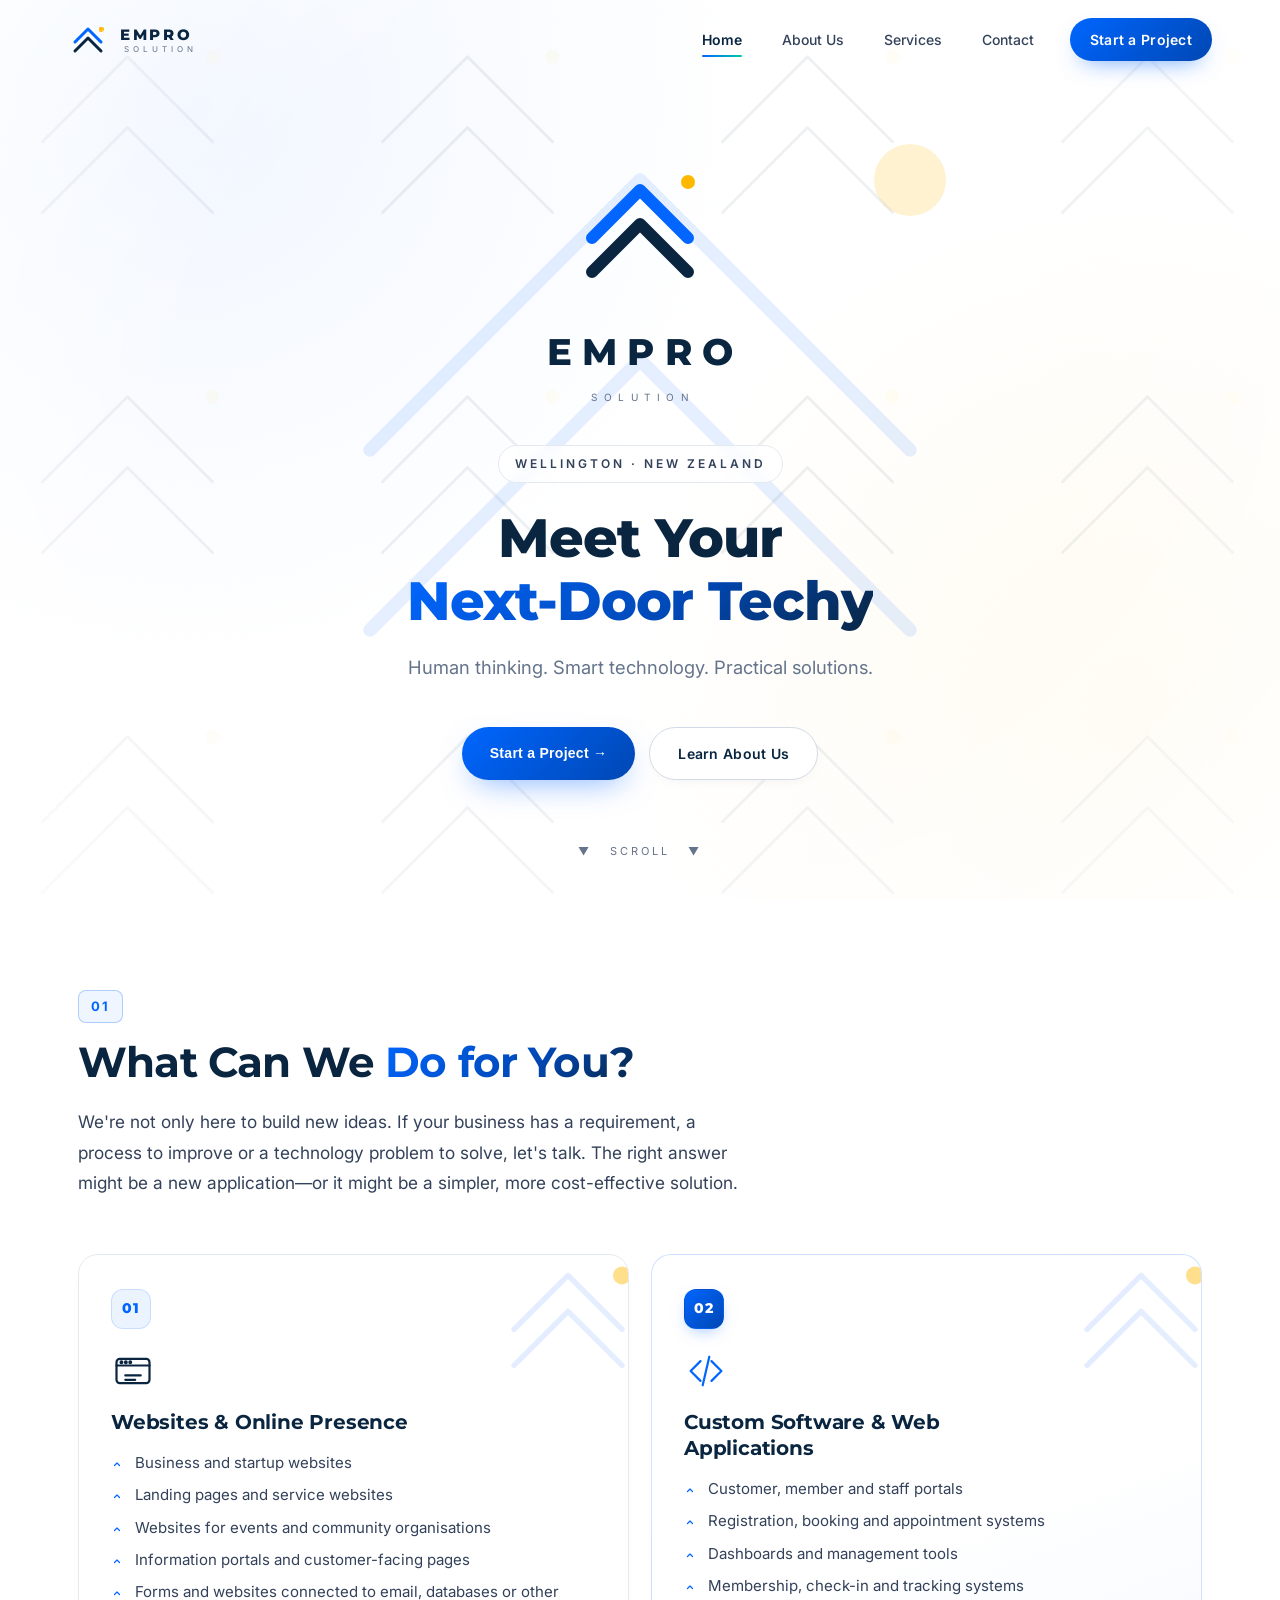
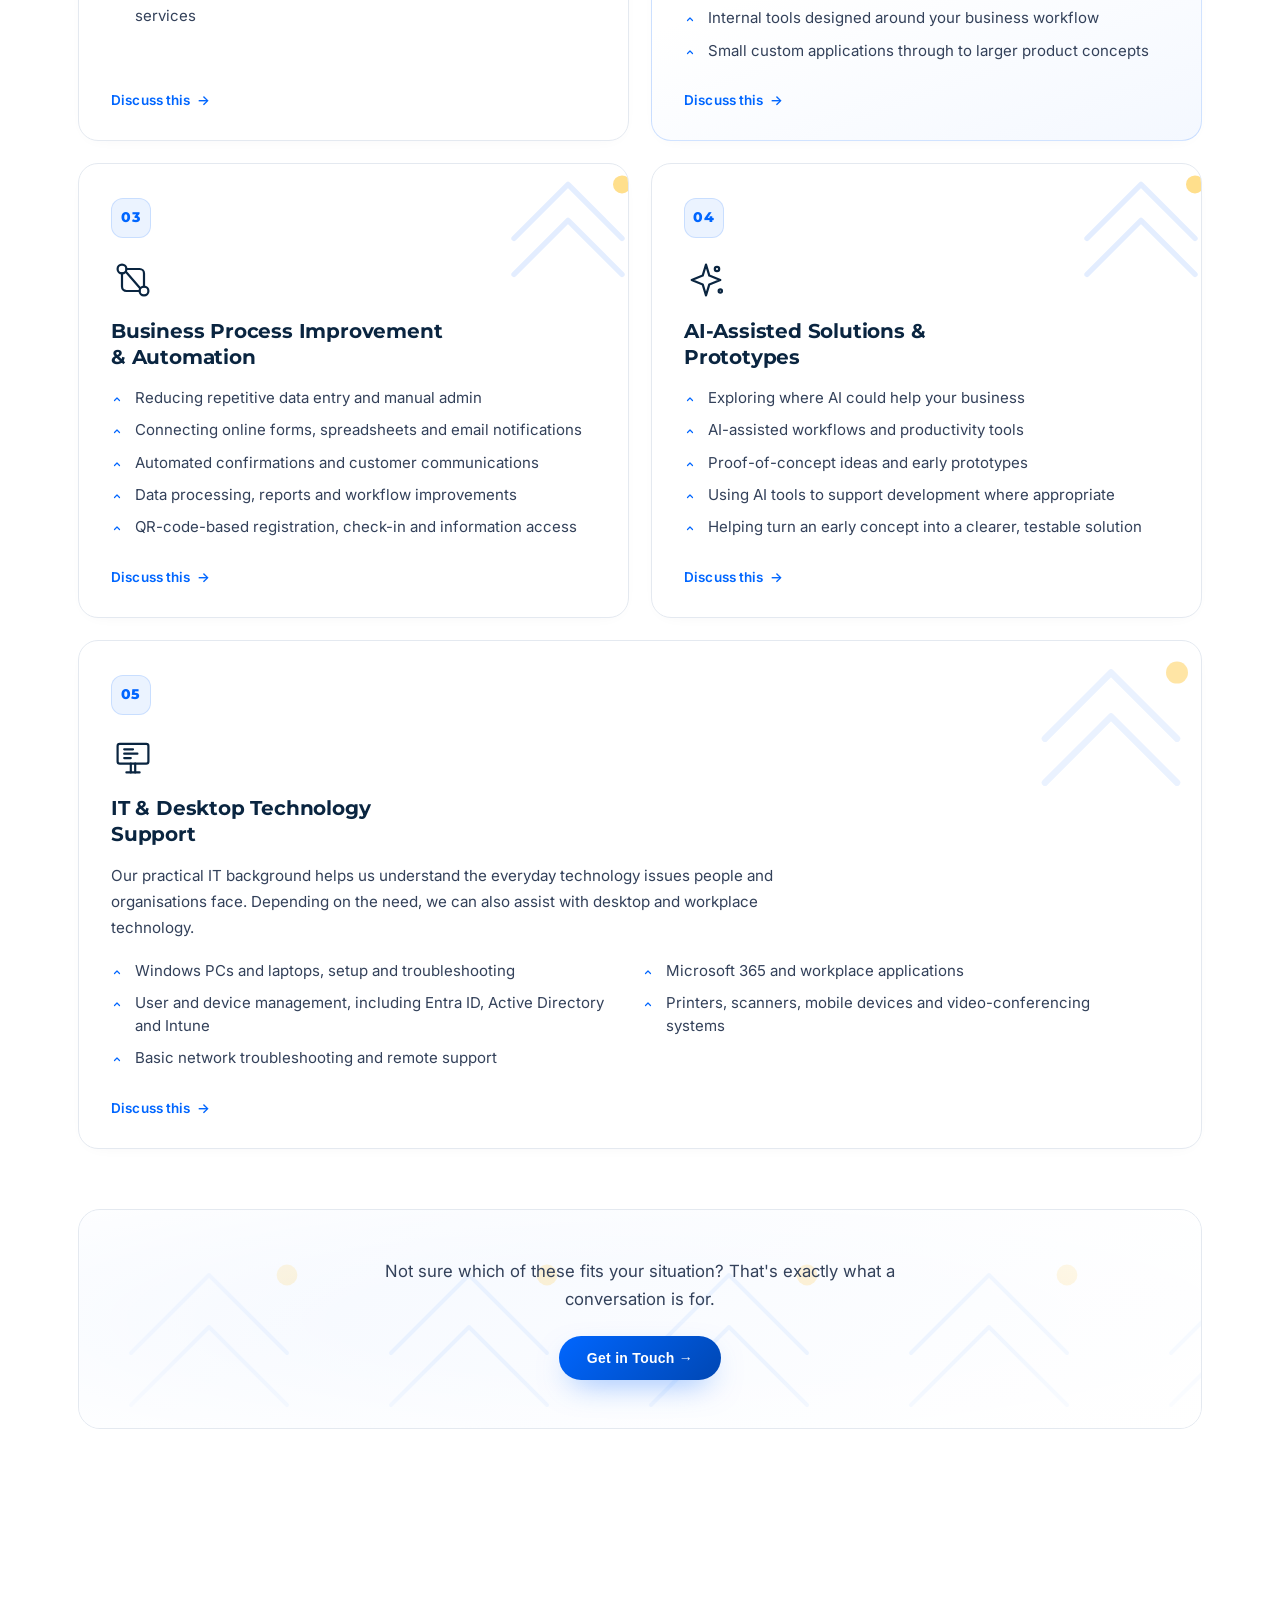
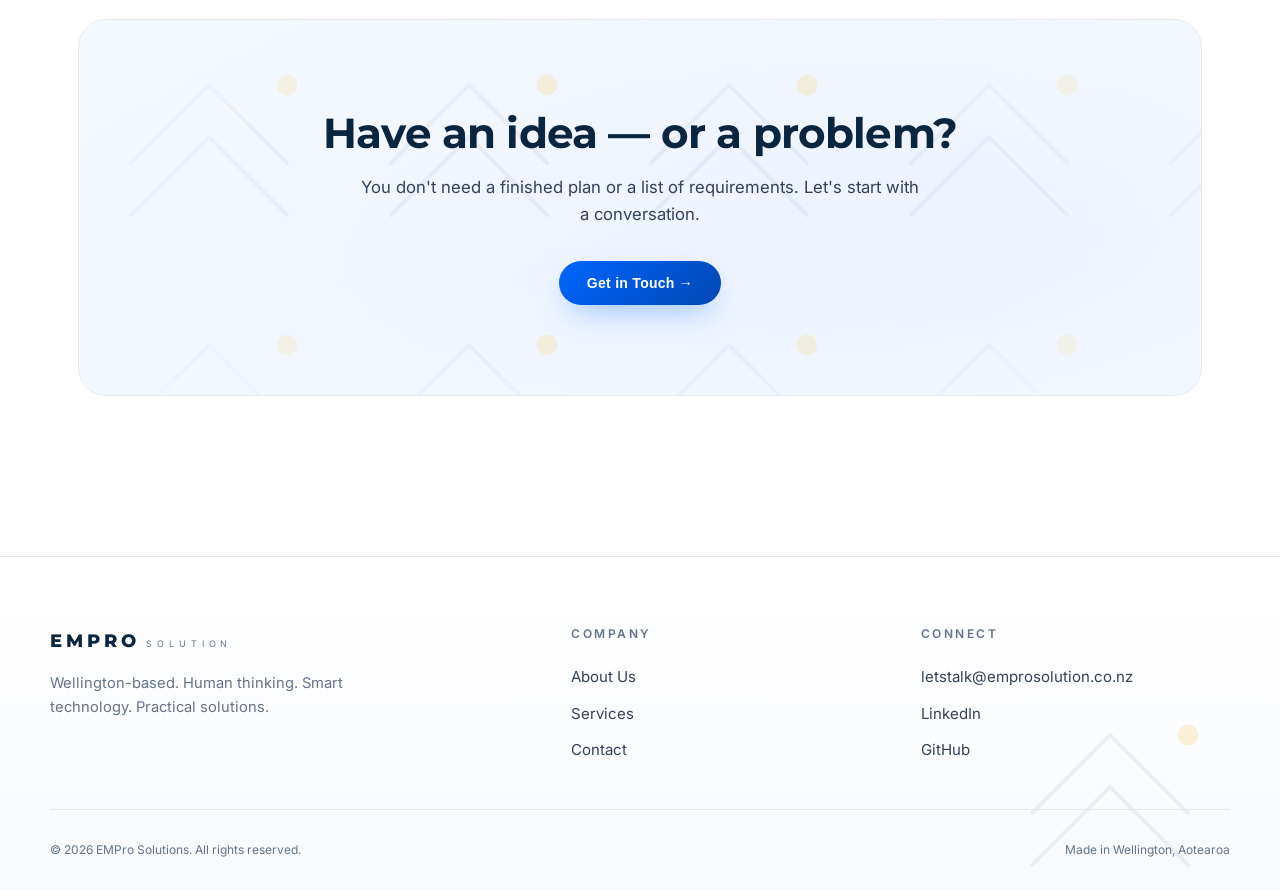
==== index.html @ 75d88245 "Simplify comments in index.html" ====
<!DOCTYPE html>
<html lang="en">
<head>
  <meta charset="UTF-8" />
  <meta name="viewport" content="width=device-width, initial-scale=1.0" />
  <title>EMPro Solutions — Meet Your Next-Door Techy</title>
  <meta name="description" content="Wellington-based startup helping people and businesses make technology work for them. Human thinking. Smart technology. Practical solutions." />
  <link rel="preconnect" href="https://fonts.googleapis.com">
  <link rel="preconnect" href="https://fonts.gstatic.com" crossorigin>
  <link href="https://fonts.googleapis.com/css2?family=Inter:wght@400;500;600;700&family=Montserrat:wght@700;800&display=swap" rel="stylesheet">
  <link rel="stylesheet" href="css/style.css" />
  <link rel="stylesheet" href="css/menu.css" />
</head>
<body>

  <!-- ============ MENU ============ -->
  <header class="site-header" id="siteHeader">
    <div class="nav-wrap">
      <a href="index.html" class="brand" aria-label="EMPro Solutions home">
        <span class="brand-mark" aria-hidden="true">
          <svg viewBox="0 0 80 80" xmlns="http://www.w3.org/2000/svg">
            <path class="chev-1" d="M14 44 L40 18 L66 44" />
            <path class="chev-2" d="M14 62 L40 36 L66 62" />
            <circle class="brand-dot" cx="66" cy="18" r="5" />
          </svg>
        </span>
        <span class="brand-text">
          <span class="brand-name">EMPRO</span>
          <span class="brand-sub">SOLUTION</span>
        </span>
      </a>
      <button class="nav-toggle" id="navToggle" aria-label="Toggle navigation" aria-expanded="false">
        <span></span><span></span><span></span>
      </button>
      <nav class="nav-links" id="navLinks" aria-label="Primary">
        <a href="index.html" class="nav-link">Home</a>
        <a href="about.html" class="nav-link">About Us</a>
        <a href="#services" class="nav-link">Services</a>
        <a href="#contact" class="nav-link">Contact</a>
        <a href="#" class="nav-cta" data-open-contact>Start a Project</a>
      </nav>
    </div>
  </header>

  <!-- ============ HERO ============ -->
  <section class="hero">
    <div class="hero-content" id="heroContent">

      <div class="hero-logo">
        <div class="hero-mark" aria-hidden="true">
          <svg viewBox="0 0 140 140" xmlns="http://www.w3.org/2000/svg">
            <circle class="h-halo" cx="118" cy="22" r="6" />
            <path class="h-chev-1" d="M22 78 L70 30 L118 78" />
            <path class="h-chev-2" d="M22 112 L70 64 L118 112" />
            <circle class="h-dot" cx="118" cy="22" r="7" />
          </svg>
        </div>
        <div>
          <div class="hero-wordmark">EMPRO</div>
          <div class="hero-wordmark-sub">SOLUTION</div>
        </div>
      </div>

      <span class="eyebrow">Wellington · New Zealand</span>
      <h1>Meet Your<br /><span class="gradient-text">Next-Door Techy</span></h1>
      <p class="tagline">Human thinking. Smart technology. Practical solutions.</p>

      <div class="hero-cta">
        <button type="button" class="btn btn-primary" data-open-contact>Start a Project →</button>
        <a href="about.html" class="btn btn-ghost">Learn About Us</a>
      </div>
    </div>

    <div class="scroll-hint">▼ &nbsp; SCROLL &nbsp; ▼</div>
  </section>

  <!-- ============================================================
       WHAT CAN WE DO FOR YOU — Interactive Service Tiles
       ============================================================ -->
  <section class="section services-section" id="services">
    <div class="container">

      <div class="services-intro reveal">
        <span class="section-num">01</span>
        <h2>What Can We <span class="gradient-text">Do for You?</span></h2>
        <p class="lead">
          We're not only here to build new ideas. If your business has a requirement,
          a process to improve or a technology problem to solve, let's talk. The right
          answer might be a new application—or it might be a simpler,
          more cost-effective solution.
        </p>
      </div>

      <div class="tile-grid">

        <!-- 01 -->
        <article class="tile reveal" data-delay="0">
          <div class="tile-num">01</div>
          <div class="tile-icon" aria-hidden="true">
            <svg viewBox="0 0 40 40" fill="none" stroke="currentColor" stroke-width="2" stroke-linecap="round" stroke-linejoin="round">
              <rect x="5" y="9" width="30" height="22" rx="3"/>
              <path d="M5 15 H35"/>
              <circle cx="9.5" cy="12" r="0.8" fill="currentColor"/>
              <circle cx="13.5" cy="12" r="0.8" fill="currentColor"/>
              <circle cx="17.5" cy="12" r="0.8" fill="currentColor"/>
              <path d="M13 24 H27 M13 28 H22"/>
            </svg>
          </div>
          <h3>Websites &amp; Online Presence</h3>
          <ul class="tile-list">
            <li>Business and startup websites</li>
            <li>Landing pages and service websites</li>
            <li>Websites for events and community organisations</li>
            <li>Information portals and customer-facing pages</li>
            <li>Forms and websites connected to email, databases or other services</li>
          </ul>
          <div class="tile-cta">
            <a href="#" data-open-contact>Discuss this <span aria-hidden="true">→</span></a>
          </div>
        </article>

        <!-- 02 -->
        <article class="tile tile-featured reveal" data-delay="1">
          <div class="tile-num">02</div>
          <div class="tile-icon" aria-hidden="true">
            <svg viewBox="0 0 40 40" fill="none" stroke="currentColor" stroke-width="2" stroke-linecap="round" stroke-linejoin="round">
              <path d="M15 11 L6 20 L15 29"/>
              <path d="M25 11 L34 20 L25 29"/>
              <path d="M23 7 L17 33"/>
            </svg>
          </div>
          <h3>Custom Software &amp; Web Applications</h3>
          <ul class="tile-list">
            <li>Customer, member and staff portals</li>
            <li>Registration, booking and appointment systems</li>
            <li>Dashboards and management tools</li>
            <li>Membership, check-in and tracking systems</li>
            <li>Internal tools designed around your business workflow</li>
            <li>Small custom applications through to larger product concepts</li>
          </ul>
          <div class="tile-cta">
            <a href="#" data-open-contact>Discuss this <span aria-hidden="true">→</span></a>
          </div>
        </article>

        <!-- 03 -->
        <article class="tile reveal" data-delay="2">
          <div class="tile-num">03</div>
          <div class="tile-icon" aria-hidden="true">
            <svg viewBox="0 0 40 40" fill="none" stroke="currentColor" stroke-width="2" stroke-linecap="round" stroke-linejoin="round">
              <circle cx="10" cy="10" r="4"/>
              <circle cx="30" cy="30" r="4"/>
              <path d="M13.5 12.5 L26.5 27.5"/>
              <path d="M14 10 H26 a4 4 0 0 1 4 4 V26"/>
              <path d="M26 30 H14 a4 4 0 0 1-4-4 V14"/>
            </svg>
          </div>
          <h3>Business Process Improvement &amp; Automation</h3>
          <ul class="tile-list">
            <li>Reducing repetitive data entry and manual admin</li>
            <li>Connecting online forms, spreadsheets and email notifications</li>
            <li>Automated confirmations and customer communications</li>
            <li>Data processing, reports and workflow improvements</li>
            <li>QR-code-based registration, check-in and information access</li>
          </ul>
          <div class="tile-cta">
            <a href="#" data-open-contact>Discuss this <span aria-hidden="true">→</span></a>
          </div>
        </article>

        <!-- 04 -->
        <article class="tile reveal" data-delay="3">
          <div class="tile-num">04</div>
          <div class="tile-icon" aria-hidden="true">
            <svg viewBox="0 0 40 40" fill="none" stroke="currentColor" stroke-width="2" stroke-linecap="round" stroke-linejoin="round">
              <path d="M20 6 L23 16 L33 20 L23 24 L20 34 L17 24 L7 20 L17 16 Z"/>
              <circle cx="30" cy="10" r="2"/>
              <circle cx="33" cy="30" r="1.5"/>
            </svg>
          </div>
          <h3>AI-Assisted Solutions &amp; Prototypes</h3>
          <ul class="tile-list">
            <li>Exploring where AI could help your business</li>
            <li>AI-assisted workflows and productivity tools</li>
            <li>Proof-of-concept ideas and early prototypes</li>
            <li>Using AI tools to support development where appropriate</li>
            <li>Helping turn an early concept into a clearer, testable solution</li>
          </ul>
          <div class="tile-cta">
            <a href="#" data-open-contact>Discuss this <span aria-hidden="true">→</span></a>
          </div>
        </article>

        <!-- 05 — Wide -->
        <article class="tile tile-wide reveal" data-delay="4">
          <div class="tile-num">05</div>
          <div class="tile-icon" aria-hidden="true">
            <svg viewBox="0 0 40 40" fill="none" stroke="currentColor" stroke-width="2" stroke-linecap="round" stroke-linejoin="round">
              <rect x="6" y="8" width="28" height="18" rx="2"/>
              <path d="M14 34 H26"/>
              <path d="M18 26 V34 M22 26 V34"/>
              <path d="M12 13 H20 M12 17 H24 M12 21 H18"/>
            </svg>
          </div>
          <h3>IT &amp; Desktop Technology Support</h3>
          <p class="tile-blurb">
            Our practical IT background helps us understand the everyday technology
            issues people and organisations face. Depending on the need, we can also
            assist with desktop and workplace technology.
          </p>
          <ul class="tile-list tile-list-cols">
            <li>Windows PCs and laptops, setup and troubleshooting</li>
            <li>Microsoft 365 and workplace applications</li>
            <li>User and device management, including Entra ID, Active Directory and Intune</li>
            <li>Printers, scanners, mobile devices and video-conferencing systems</li>
            <li>Basic network troubleshooting and remote support</li>
          </ul>
          <div class="tile-cta">
            <a href="#" data-open-contact>Discuss this <span aria-hidden="true">→</span></a>
          </div>
        </article>

      </div>

      <div class="services-outro reveal">
        <p>
          Not sure which of these fits your situation? That's exactly what a
          conversation is for.
        </p>
        <button type="button" class="btn btn-primary" data-open-contact>
          Get in Touch →
        </button>
      </div>

    </div>
  </section>

  <!-- ============ CTA ============ -->
  <section class="section" id="contact">
    <div class="container">
      <div class="cta-band reveal">
        <h2>Have an idea — or a problem?</h2>
        <p>You don't need a finished plan or a list of requirements. Let's start with a conversation.</p>
        <button type="button" class="btn btn-primary" data-open-contact>Get in Touch →</button>
      </div>
    </div>
  </section>

  <!-- ============ FOOTER ============ -->
  <footer class="site-footer">
    <div class="footer-wrap">
      <div class="footer-brand">
        <span class="brand-name">EMPRO</span><span class="brand-sub">SOLUTION</span>
        <p>Wellington-based. Human thinking. Smart technology. Practical solutions.</p>
      </div>
      <div class="footer-cols">
        <div>
          <h4>Company</h4>
          <a href="about.html">About Us</a>
          <a href="#services">Services</a>
          <a href="#" data-open-contact>Contact</a>
        </div>
        <div>
          <h4>Connect</h4>
          <a href="mailto:letstalk@emprosolution.co.nz">letstalk@emprosolution.co.nz</a>
          <a href="#">LinkedIn</a>
          <a href="#">GitHub</a>
        </div>
      </div>
    </div>
    <div class="footer-bottom">
      <span>© <span id="year"></span> EMPro Solutions. All rights reserved.</span>
      <span>Made in Wellington, Aotearoa</span>
    </div>
  </footer>

  <!-- ============================================================
       CONTACT POP-UP MODAL
       ============================================================ -->
  <div class="modal-backdrop" id="contactModal" role="dialog" aria-modal="true" aria-labelledby="contactTitle" aria-hidden="true">

    <span class="bubble bubble-1" aria-hidden="true"></span>
    <span class="bubble bubble-2" aria-hidden="true"></span>
    <span class="bubble bubble-3" aria-hidden="true"></span>
    <span class="bubble bubble-4" aria-hidden="true"></span>
    <span class="bubble bubble-5" aria-hidden="true"></span>

    <div class="modal-card" id="modalCard">

      <button class="modal-close-x" type="button" data-close-contact aria-label="Close contact form">
        <svg viewBox="0 0 24 24" aria-hidden="true">
          <path d="M6 6 L18 18 M18 6 L6 18" fill="none" stroke="currentColor" stroke-width="2" stroke-linecap="round"/>
        </svg>
      </button>

      <!-- ===== FORM VIEW ===== -->
      <div class="modal-view modal-view-form" id="viewForm">
        <div class="modal-head">
          <div class="modal-mark" aria-hidden="true">
            <svg viewBox="0 0 60 60" xmlns="http://www.w3.org/2000/svg">
              <path d="M10 34 L30 14 L50 34" fill="none" stroke="#0066ff" stroke-width="4" stroke-linecap="round" stroke-linejoin="round"/>
              <path d="M10 46 L30 26 L50 46" fill="none" stroke="#0a2540" stroke-width="4" stroke-linecap="round" stroke-linejoin="round"/>
              <circle cx="50" cy="14" r="4" fill="#ffb800"/>
            </svg>
          </div>
          <h3 id="contactTitle">Let's talk</h3>
          <p>Tell us a little about you and what you'd like to build. We'll reply personally.</p>
        </div>

        <form class="contact-form" id="contactForm" action="https://formsubmit.co/letstalk@emprosolution.co.nz" method="POST" novalidate>

          <input type="hidden" name="_subject" value="New enquiry from EMPro Solutions website" />
          <input type="hidden" name="_template" value="table" />
          <input type="hidden" name="_captcha" value="false" />
          <input type="text" name="_honey" style="display:none" tabindex="-1" autocomplete="off" />

          <div class="field-row">
            <div class="field">
              <label for="fullName">Full Name <span class="req">*</span></label>
              <input type="text" id="fullName" name="Full Name" placeholder="Jane Doe" required autocomplete="name" />
              <span class="field-error" data-error-for="fullName"></span>
            </div>
            <div class="field">
              <label for="email">Email <span class="req">*</span></label>
              <input type="email" id="email" name="Email" placeholder="jane@example.com" required autocomplete="email" />
              <span class="field-error" data-error-for="email"></span>
            </div>
          </div>

          <div class="field">
            <label for="organization">Organization <span class="opt">(if applicable)</span></label>
            <input type="text" id="organization" name="Organization" placeholder="Your company or group" autocomplete="organization" />
          </div>

          <div class="field">
            <label for="reason">Reason for contacting us <span class="req">*</span></label>
            <select id="reason" name="Reason" required>
              <option value="" disabled selected>Choose one…</option>
              <option>I have an idea for an app or website</option>
              <option>I need a tool built for my business</option>
              <option>I want to improve or connect an existing system</option>
              <option>I need help with automation or AI</option>
              <option>Desktop Administration</option>
              <option>Something else</option>
            </select>
            <span class="field-error" data-error-for="reason"></span>
          </div>

          <div class="field">
            <label for="message">Message <span class="req">*</span></label>
            <textarea id="message" name="Message" rows="4" placeholder="Tell us what you're thinking about…" required></textarea>
            <span class="field-error" data-error-for="message"></span>
          </div>

          <div class="modal-actions">
            <button type="button" class="btn btn-ghost" data-close-contact>Cancel</button>
            <button type="submit" class="btn btn-primary" id="submitBtn">
              <span class="btn-label">Send Message</span>
              <span class="btn-spinner" aria-hidden="true"></span>
            </button>
          </div>
        </form>
      </div>

      <!-- ===== THANK YOU VIEW ===== -->
      <div class="modal-view modal-view-thanks" id="viewThanks" hidden>
        <div class="thanks-mark" aria-hidden="true">
          <svg viewBox="0 0 80 80" xmlns="http://www.w3.org/2000/svg">
            <circle cx="40" cy="40" r="34" fill="none" stroke="#0066ff" stroke-width="3" opacity="0.25"/>
            <circle cx="40" cy="40" r="26" fill="none" stroke="#0066ff" stroke-width="3" opacity="0.5"/>
            <path d="M26 40 L36 50 L54 30" fill="none" stroke="#0066ff" stroke-width="5" stroke-linecap="round" stroke-linejoin="round"/>
            <circle cx="58" cy="22" r="5" fill="#ffb800"/>
          </svg>
        </div>
        <h3>Thank you!</h3>
        <p>
          Your message has been sent to <strong>letstalk@emprosolution.co.nz</strong>.<br />
          We'll be in touch with you shortly.
        </p>
        <button type="button" class="btn btn-primary" data-close-contact>Close</button>
      </div>

    </div>
  </div>

  <script src="js/menu.js"></script>
  <script src="js/contact.js"></script>
  <script src="js/tiles.js"></script>
  <script>
    // ============ Reveal on scroll ============
    const io = new IntersectionObserver((entries) => {
      entries.forEach(e => {
        if (e.isIntersecting) { e.target.classList.add('in'); io.unobserve(e.target); }
      });
    }, { threshold: 0.15 });
    document.querySelectorAll('.reveal').forEach(el => io.observe(el));

    // ============ Hero parallax ============
    const heroContent = document.getElementById('heroContent');
    if (heroContent) {
      document.addEventListener('mousemove', (e) => {
        const x = (e.clientX / window.innerWidth - 0.5) * 14;
        const y = (e.clientY / window.innerHeight - 0.5) * 14;
        heroContent.style.transform = `translate(${x}px, ${y}px)`;
      });
    }

    // ============ Footer year ============
    document.getElementById('year').textContent = new Date().getFullYear();
  </script>
</body>
</html>
---- css/style.css ----
/* =========================================================
   EMPro Solutions — Global Styles (WHITE THEME)
   ========================================================= */
*, *::before, *::after { margin: 0; padding: 0; box-sizing: border-box; }

:root {
  --bg: #ffffff;
  --bg-soft: #f7f9fc;
  --bg-tint: #eef3fa;
  --panel: #ffffff;
  --border: #e4e9f0;
  --border-strong: #d3dae5;
  --text: #0a2540;
  --text-soft: #33415a;
  --muted: #64748b;
  --accent: #0066ff;
  --accent-2: #00c9a7;
  --gold: #ffb800;
  --navy: #0a2540;
  --max: 1180px;
}

html { scroll-behavior: smooth; }

body {
  font-family: 'Inter', -apple-system, BlinkMacSystemFont, 'Segoe UI', sans-serif;
  background: var(--bg);
  color: var(--text);
  line-height: 1.65;
  -webkit-font-smoothing: antialiased;
  overflow-x: hidden;
  position: relative;
}

/* =========================================================
   LOGO-INSPIRED BACKGROUND
   The same chevrons + dot used as a large, subtle watermark
   ========================================================= */
body::before {
  content: '';
  position: fixed;
  inset: 0;
  z-index: -2;
  background-color: #ffffff;
  background-image:
    radial-gradient(circle at 15% 12%, rgba(0, 102, 255, 0.055) 0%, transparent 42%),
    radial-gradient(circle at 88% 78%, rgba(255, 184, 0, 0.06) 0%, transparent 38%),
    url("data:image/svg+xml;utf8,<svg xmlns='http://www.w3.org/2000/svg' width='240' height='240' viewBox='0 0 240 240'><g fill='none' stroke='%230a2540' stroke-width='2' stroke-linecap='round' stroke-linejoin='round' opacity='0.07'><path d='M30 100 L90 40 L150 100'/><path d='M30 150 L90 90 L150 150'/><circle cx='150' cy='40' r='5' fill='%23ffb800' stroke='none' opacity='0.55'/></g></svg>");
  background-size: auto, auto, 340px 340px;
  background-repeat: no-repeat, no-repeat, repeat;
  background-attachment: fixed, fixed, fixed;
}

body::after {
  content: '';
  position: fixed;
  inset: 0;
  z-index: -1;
  pointer-events: none;
  background: radial-gradient(ellipse at 50% 40%, transparent 45%, rgba(255,255,255,0.75) 100%);
}

a { color: inherit; text-decoration: none; }

/* ============ TYPOGRAPHY ============ */
h1, h2, h3, h4 {
  font-family: 'Montserrat', 'Inter', sans-serif;
  font-weight: 700;
  letter-spacing: -0.02em;
  line-height: 1.15;
  color: var(--text);
}
h1 { font-size: clamp(2.4rem, 6vw, 4.2rem); font-weight: 800; }
h2 { font-size: clamp(1.7rem, 3.6vw, 2.6rem); }
h3 { font-size: clamp(1.15rem, 2vw, 1.4rem); }
p  { color: var(--muted); }

.eyebrow {
  display: inline-block;
  font-size: 12px;
  letter-spacing: 3px;
  text-transform: uppercase;
  color: var(--text-soft);
  border: 1px solid var(--border);
  padding: 8px 16px;
  border-radius: 100px;
  background: rgba(255, 255, 255, 0.75);
  backdrop-filter: blur(6px);
  margin-bottom: 24px;
  font-weight: 600;
}

.gradient-text {
  background: linear-gradient(135deg, #0066ff, #0047b3 60%, #0a2540);
  -webkit-background-clip: text;
  background-clip: text;
  -webkit-text-fill-color: transparent;
}

/* ============ LAYOUT ============ */
.container {
  max-width: var(--max);
  margin: 0 auto;
  padding: 0 28px;
  position: relative;
  z-index: 1;
}

.section { padding: 100px 0; position: relative; }
.section-tight { padding: 70px 0; position: relative; }

.section-head {
  display: flex;
  align-items: center;
  gap: 16px;
  margin-bottom: 40px;
}
.section-num {
  font-size: 13px;
  font-weight: 700;
  letter-spacing: 2px;
  color: var(--accent);
  border: 1px solid rgba(0, 102, 255, 0.28);
  padding: 5px 12px;
  border-radius: 8px;
  background: rgba(0, 102, 255, 0.06);
}

/* ============ HERO ============ */
.hero {
  position: relative;
  min-height: 100vh;
  display: flex;
  align-items: center;
  justify-content: center;
  padding: 140px 28px 100px;
  overflow: hidden;
  text-align: center;
}

.hero::before {
  content: '';
  position: absolute;
  top: 50%; left: 50%;
  transform: translate(-50%, -55%);
  width: 900px; height: 900px;
  background-image: url("data:image/svg+xml;utf8,<svg xmlns='http://www.w3.org/2000/svg' viewBox='0 0 200 200'><g fill='none' stroke='%230066ff' stroke-width='3' stroke-linecap='round' stroke-linejoin='round' opacity='0.10'><path d='M40 110 L100 50 L160 110'/><path d='M40 150 L100 90 L160 150'/></g><circle cx='160' cy='50' r='8' fill='%23ffb800' opacity='0.18'/></svg>");
  background-size: contain;
  background-repeat: no-repeat;
  pointer-events: none;
  animation: floatMark 14s ease-in-out infinite;
}
@keyframes floatMark {
  0%, 100% { transform: translate(-50%, -55%) scale(1); opacity: 0.95; }
  50%      { transform: translate(-50%, -58%) scale(1.04); opacity: 1; }
}

.hero-content {
  position: relative;
  z-index: 1;
  max-width: 880px;
  transition: transform 0.6s cubic-bezier(0.2, 0.8, 0.2, 1);
}

.hero-logo {
  display: flex;
  flex-direction: column;
  align-items: center;
  gap: 22px;
  margin-bottom: 40px;
}

.hero-mark {
  position: relative;
  width: 140px;
  height: 140px;
}
.hero-mark svg { width: 100%; height: 100%; overflow: visible; }

.hero-mark .h-chev-1,
.hero-mark .h-chev-2 {
  fill: none;
  stroke-width: 12;
  stroke-linecap: round;
  stroke-linejoin: round;
  stroke-dasharray: 260;
  stroke-dashoffset: 260;
  animation: heroDraw 1.6s cubic-bezier(0.2, 0.8, 0.2, 1) forwards;
}
.hero-mark .h-chev-1 { stroke: #0066ff; animation-delay: 0.2s; }
.hero-mark .h-chev-2 { stroke: #0a2540; animation-delay: 0.5s; }
.hero-mark .h-dot {
  fill: var(--gold);
  opacity: 0;
  transform-origin: 118px 22px;
  animation: heroPop 0.8s cubic-bezier(0.34, 1.56, 0.64, 1) 1.5s forwards;
}
.hero-mark .h-halo {
  fill: none;
  stroke: var(--gold);
  stroke-width: 2;
  opacity: 0;
  transform-origin: 118px 22px;
  animation: haloTrace 2.6s ease-out 2.2s infinite;
}
@keyframes heroDraw { to { stroke-dashoffset: 0; } }
@keyframes heroPop {
  0%   { opacity: 0; transform: scale(0.2); }
  60%  { opacity: 1; transform: scale(1.15); }
  100% { opacity: 1; transform: scale(1); }
}
@keyframes haloTrace {
  0%   { opacity: 0.7; transform: scale(0.9); }
  100% { opacity: 0;   transform: scale(2.1); }
}

.hero-wordmark {
  font-family: 'Montserrat', sans-serif;
  font-weight: 800;
  font-size: clamp(1.6rem, 3.2vw, 2.3rem);
  letter-spacing: 0.28em;
  color: var(--navy);
  text-indent: 0.28em;
  opacity: 0;
  animation: fadeUp 0.9s cubic-bezier(0.2, 0.8, 0.2, 1) 1.6s forwards;
}
.hero-wordmark-sub {
  font-size: 10px;
  letter-spacing: 0.65em;
  color: var(--muted);
  margin-top: 6px;
  text-indent: 0.65em;
  opacity: 0;
  animation: fadeUp 0.9s cubic-bezier(0.2, 0.8, 0.2, 1) 1.85s forwards;
}
@keyframes fadeUp {
  from { opacity: 0; transform: translateY(14px); }
  to   { opacity: 1; transform: translateY(0); }
}

.hero h1 {
  font-size: clamp(2rem, 5vw, 3.4rem);
  margin-bottom: 20px;
  opacity: 0;
  animation: fadeUp 0.9s cubic-bezier(0.2, 0.8, 0.2, 1) 2s forwards;
}
.hero .tagline {
  font-size: clamp(1rem, 1.6vw, 1.15rem);
  color: var(--muted);
  max-width: 620px;
  margin: 0 auto 44px;
  opacity: 0;
  animation: fadeUp 0.9s cubic-bezier(0.2, 0.8, 0.2, 1) 2.2s forwards;
}
.hero-cta {
  display: inline-flex;
  gap: 14px;
  flex-wrap: wrap;
  justify-content: center;
  opacity: 0;
  animation: fadeUp 0.9s cubic-bezier(0.2, 0.8, 0.2, 1) 2.4s forwards;
}

/* ============ BUTTONS ============ */
.btn {
  display: inline-flex;
  align-items: center;
  gap: 10px;
  padding: 14px 28px;
  border-radius: 100px;
  font-size: 14px;
  font-weight: 600;
  letter-spacing: 0.02em;
  transition: transform 0.25s ease, box-shadow 0.25s ease, background 0.25s ease, border-color 0.25s ease;
  cursor: pointer;
  border: none;
}
.btn-primary {
  background: linear-gradient(135deg, #0066ff, #0047b3);
  color: #fff;
  box-shadow: 0 12px 32px -12px rgba(0, 102, 255, 0.55);
}
.btn-primary:hover {
  transform: translateY(-2px);
  box-shadow: 0 18px 40px -12px rgba(0, 102, 255, 0.75);
}
.btn-ghost {
  background: #ffffff;
  color: var(--navy);
  border: 1px solid var(--border-strong);
  box-shadow: 0 4px 14px -6px rgba(10, 37, 64, 0.08);
}
.btn-ghost:hover {
  background: #fff;
  border-color: var(--accent);
  color: var(--accent);
  transform: translateY(-2px);
  box-shadow: 0 10px 24px -10px rgba(0, 102, 255, 0.35);
}

/* ============ SCROLL HINT ============ */
.scroll-hint {
  position: absolute;
  bottom: 40px;
  left: 50%;
  transform: translateX(-50%);
  color: var(--muted);
  font-size: 11px;
  letter-spacing: 3px;
  animation: bounce 2.2s infinite;
  z-index: 1;
}
@keyframes bounce {
  0%, 100% { transform: translateX(-50%) translateY(0); opacity: 0.55; }
  50%      { transform: translateX(-50%) translateY(8px); opacity: 1; }
}

/* ============ PANELS / CARDS ============ */
.panel {
  background: #ffffff;
  border: 1px solid var(--border);
  border-radius: 20px;
  padding: 36px 32px;
  transition: transform 0.35s ease, border-color 0.35s ease, box-shadow 0.35s ease;
  box-shadow: 0 4px 18px -12px rgba(10, 37, 64, 0.08);
}
.panel:hover {
  transform: translateY(-4px);
  border-color: rgba(0, 102, 255, 0.35);
  box-shadow: 0 20px 40px -20px rgba(10, 37, 64, 0.15);
}

.card-grid {
  display: grid;
  grid-template-columns: repeat(auto-fit, minmax(280px, 1fr));
  gap: 24px;
}

/* ============ ABOUT PAGE ============ */
.page-hero {
  padding: 180px 0 80px;
  text-align: center;
  position: relative;
  overflow: hidden;
}

.page-hero::before {
  content: '';
  position: absolute;
  top: 0; left: 50%;
  transform: translateX(-50%);
  width: 620px; height: 620px;
  background-image: url("data:image/svg+xml;utf8,<svg xmlns='http://www.w3.org/2000/svg' viewBox='0 0 200 200'><g fill='none' stroke='%230066ff' stroke-width='3' stroke-linecap='round' stroke-linejoin='round' opacity='0.08'><path d='M40 110 L100 50 L160 110'/><path d='M40 150 L100 90 L160 150'/></g><circle cx='160' cy='50' r='8' fill='%23ffb800' opacity='0.16'/></svg>");
  background-size: contain;
  background-repeat: no-repeat;
  pointer-events: none;
}

.prose {
  max-width: 780px;
  margin: 0 auto;
  position: relative;
  z-index: 1;
}
.prose p { margin-bottom: 22px; font-size: 1.05rem; line-height: 1.8; color: var(--text-soft); }
.prose p:last-child { margin-bottom: 0; }
.prose strong { color: var(--text); font-weight: 600; }

.belief {
  background: linear-gradient(145deg, #ffffff, #f4f8ff);
  border: 1px solid var(--border);
  border-radius: 24px;
  padding: 56px 48px;
  position: relative;
  overflow: hidden;
  max-width: 900px;
  margin: 0 auto;
  box-shadow: 0 20px 50px -30px rgba(10, 37, 64, 0.2);
}
.belief::before {
  content: '';
  position: absolute;
  top: -40%; right: -20%;
  width: 500px; height: 500px;
  background-image: url("data:image/svg+xml;utf8,<svg xmlns='http://www.w3.org/2000/svg' viewBox='0 0 200 200'><g fill='none' stroke='%2300c9a7' stroke-width='3' stroke-linecap='round' stroke-linejoin='round' opacity='0.14'><path d='M40 110 L100 50 L160 110'/><path d='M40 150 L100 90 L160 150'/></g><circle cx='160' cy='50' r='8' fill='%23ffb800' opacity='0.22'/></svg>");
  background-size: contain;
  background-repeat: no-repeat;
  pointer-events: none;
}
.belief h2 { margin-bottom: 24px; position: relative; }
.belief p {
  font-size: 1.05rem;
  line-height: 1.85;
  margin-bottom: 20px;
  position: relative;
  color: var(--text-soft);
}
.belief p:last-child { margin-bottom: 0; }
.belief strong { color: var(--text); font-weight: 600; }

/* ============ SERVICES (legacy) ============ */
.service {
  padding: 32px 28px;
  border-radius: 18px;
  background: #ffffff;
  border: 1px solid var(--border);
  transition: transform 0.3s ease, border-color 0.3s ease, box-shadow 0.3s ease;
  position: relative;
  overflow: hidden;
  box-shadow: 0 4px 18px -12px rgba(10, 37, 64, 0.08);
}
.service::after {
  content: '';
  position: absolute;
  top: -20px; right: -20px;
  width: 100px; height: 100px;
  background-image: url("data:image/svg+xml;utf8,<svg xmlns='http://www.w3.org/2000/svg' viewBox='0 0 100 100'><g fill='none' stroke='%230066ff' stroke-width='3' stroke-linecap='round' stroke-linejoin='round' opacity='0.15'><path d='M20 60 L50 30 L80 60'/><path d='M20 80 L50 50 L80 80'/></g></svg>");
  background-size: contain;
  background-repeat: no-repeat;
  pointer-events: none;
}
.service:hover {
  transform: translateY(-4px);
  border-color: rgba(0, 102, 255, 0.4);
  box-shadow: 0 20px 40px -20px rgba(0, 102, 255, 0.25);
}
.service .num {
  font-family: 'Montserrat', sans-serif;
  font-weight: 800;
  font-size: 13px;
  letter-spacing: 2px;
  color: var(--accent);
  margin-bottom: 14px;
  position: relative;
}
.service h3 { margin-bottom: 10px; font-size: 1.15rem; position: relative; }
.service p { font-size: 0.95rem; position: relative; }

/* ============ CTA ============ */
.cta-band {
  text-align: center;
  padding: 90px 32px;
  background: linear-gradient(145deg, #f4f8ff, #eaf1ff);
  border-radius: 28px;
  border: 1px solid var(--border);
  position: relative;
  overflow: hidden;
}
.cta-band::before {
  content: '';
  position: absolute;
  inset: 0;
  background-image: url("data:image/svg+xml;utf8,<svg xmlns='http://www.w3.org/2000/svg' viewBox='0 0 200 200'><g fill='none' stroke='%230a2540' stroke-width='3' stroke-linecap='round' stroke-linejoin='round' opacity='0.06'><path d='M40 110 L100 50 L160 110'/><path d='M40 150 L100 90 L160 150'/></g><circle cx='160' cy='50' r='8' fill='%23ffb800' opacity='0.2'/></svg>");
  background-size: 260px 260px;
  background-repeat: repeat;
  opacity: 0.9;
  pointer-events: none;
}
.cta-band::after {
  content: '';
  position: absolute;
  inset: 0;
  background: radial-gradient(ellipse at 50% 50%, transparent 30%, rgba(244, 248, 255, 0.85) 100%);
  pointer-events: none;
}
.cta-band > * { position: relative; z-index: 1; }
.cta-band h2 { margin-bottom: 16px; }
.cta-band p { max-width: 560px; margin: 0 auto 32px; font-size: 1.05rem; color: var(--text-soft); }

/* ============ FOOTER ============ */
.site-footer {
  border-top: 1px solid var(--border);
  padding: 70px 28px 30px;
  margin-top: 60px;
  background: linear-gradient(180deg, #ffffff, #f7f9fc);
  position: relative;
  overflow: hidden;
}
.site-footer::before {
  content: '';
  position: absolute;
  bottom: -40px; right: 40px;
  width: 260px; height: 260px;
  background-image: url("data:image/svg+xml;utf8,<svg xmlns='http://www.w3.org/2000/svg' viewBox='0 0 200 200'><g fill='none' stroke='%230a2540' stroke-width='3' stroke-linecap='round' stroke-linejoin='round' opacity='0.05'><path d='M40 110 L100 50 L160 110'/><path d='M40 150 L100 90 L160 150'/></g><circle cx='160' cy='50' r='8' fill='%23ffb800' opacity='0.15'/></svg>");
  background-size: contain;
  background-repeat: no-repeat;
  pointer-events: none;
}
.footer-wrap {
  max-width: var(--max);
  margin: 0 auto;
  display: grid;
  grid-template-columns: 1.4fr 2fr;
  gap: 60px;
  padding-bottom: 40px;
  border-bottom: 1px solid var(--border);
  position: relative;
  z-index: 1;
}
.footer-brand .brand-name {
  font-family: 'Montserrat', sans-serif;
  font-weight: 800;
  font-size: 18px;
  letter-spacing: 0.22em;
  color: var(--navy);
}
.footer-brand .brand-sub {
  font-size: 9px;
  letter-spacing: 0.55em;
  color: var(--muted);
  margin-left: 6px;
}
.footer-brand p {
  margin-top: 14px;
  max-width: 320px;
  font-size: 0.92rem;
}
.footer-cols {
  display: grid;
  grid-template-columns: 1fr 1fr;
  gap: 40px;
}
.footer-cols h4 {
  font-size: 12px;
  letter-spacing: 2.5px;
  text-transform: uppercase;
  color: var(--muted);
  font-weight: 600;
  margin-bottom: 18px;
  font-family: 'Inter', sans-serif;
}
.footer-cols a {
  display: block;
  color: var(--text-soft);
  font-size: 0.94rem;
  padding: 6px 0;
  transition: color 0.25s ease, transform 0.25s ease;
}
.footer-cols a:hover { color: var(--accent); transform: translateX(4px); }
.footer-bottom {
  max-width: var(--max);
  margin: 0 auto;
  display: flex;
  justify-content: space-between;
  flex-wrap: wrap;
  gap: 12px;
  padding-top: 30px;
  font-size: 12px;
  color: var(--muted);
  position: relative;
  z-index: 1;
}

/* ============ REVEAL ANIMATION ============ */
.reveal { opacity: 0; transform: translateY(28px); transition: opacity 0.8s ease, transform 0.8s cubic-bezier(0.2, 0.8, 0.2, 1); }
.reveal.in { opacity: 1; transform: translateY(0); }

/* ============ RESPONSIVE (global) ============ */
@media (max-width: 860px) {
  .section { padding: 70px 0; }
  .belief { padding: 40px 28px; }
  .footer-wrap { grid-template-columns: 1fr; gap: 40px; }
  .footer-cols { gap: 28px; }
  .page-hero { padding: 150px 0 60px; }
  body::before { background-size: auto, auto, 260px 260px; }
}
@media (max-width: 520px) {
  .container { padding: 0 20px; }
  .hero { padding: 120px 20px 80px; }
  .hero-mark { width: 110px; height: 110px; }
  .footer-bottom { flex-direction: column; text-align: center; }
  body::before { background-size: auto, auto, 200px 200px; }
}

/* ============ QUOTE LIST (About page) ============ */
.quote-list {
  list-style: none;
  display: grid;
  gap: 14px;
  max-width: 780px;
  margin: 0 auto;
  padding: 0;
}

.quote-list li {
  position: relative;
  padding: 20px 24px 20px 56px;
  background: #ffffff;
  border: 1px solid var(--border);
  border-radius: 14px;
  color: var(--text-soft);
  font-size: 1rem;
  line-height: 1.6;
  font-style: italic;
  transition: transform 0.3s ease, border-color 0.3s ease, box-shadow 0.3s ease;
  box-shadow: 0 4px 18px -12px rgba(10, 37, 64, 0.08);
}

.quote-list li::before {
  content: '';
  position: absolute;
  left: 22px;
  top: 50%;
  transform: translateY(-50%);
  width: 18px;
  height: 18px;
  background-image: url("data:image/svg+xml;utf8,<svg xmlns='http://www.w3.org/2000/svg' viewBox='0 0 24 24'><path d='M6 16 L12 10 L18 16' fill='none' stroke='%230066ff' stroke-width='2.5' stroke-linecap='round' stroke-linejoin='round'/><circle cx='18' cy='10' r='1.8' fill='%23ffb800'/></svg>");
  background-size: contain;
  background-repeat: no-repeat;
}

.quote-list li:hover {
  transform: translateX(4px);
  border-color: rgba(0, 102, 255, 0.4);
  box-shadow: 0 14px 30px -18px rgba(0, 102, 255, 0.3);
}

/* ============ CLOSING LINE ============ */
.closing-line {
  max-width: 780px;
  margin: 40px auto 0;
  text-align: center;
  font-size: 1.15rem;
  font-weight: 500;
  color: var(--text);
  font-family: 'Montserrat', 'Inter', sans-serif;
  letter-spacing: -0.01em;
  position: relative;
  padding-top: 28px;
}

.closing-line::before {
  content: '';
  position: absolute;
  top: 0;
  left: 50%;
  transform: translateX(-50%);
  width: 48px;
  height: 2px;
  border-radius: 2px;
  background: linear-gradient(90deg, #0066ff, #00c9a7);
}

/* =========================================================
   WHAT CAN WE DO FOR YOU — Service Tiles
   ========================================================= */

.services-section {
  position: relative;
  padding-top: 90px;
  padding-bottom: 90px;
}

.services-intro {
  max-width: 780px;
  margin-bottom: 56px;
}
.services-intro .section-num {
  display: inline-block;
  margin-bottom: 16px;
}
.services-intro h2 {
  font-size: clamp(1.8rem, 4vw, 2.6rem);
  margin-bottom: 20px;
  letter-spacing: -0.02em;
}
.services-intro .lead {
  font-size: 1.08rem;
  line-height: 1.75;
  color: var(--text-soft);
  max-width: 680px;
}

.tile-grid {
  display: grid;
  grid-template-columns: repeat(2, 1fr);
  gap: 22px;
  position: relative;
}

.tile {
  position: relative;
  background: #ffffff;
  border: 1px solid var(--border);
  border-radius: 20px;
  padding: 34px 32px 28px;
  box-shadow: 0 4px 20px -14px rgba(10, 37, 64, 0.12);
  transition:
    transform   0.45s cubic-bezier(0.2, 0.8, 0.2, 1),
    border-color 0.35s ease,
    box-shadow  0.35s ease;
  overflow: hidden;
  isolation: isolate;
  display: flex;
  flex-direction: column;
  transform-style: preserve-3d;
  will-change: transform;

  opacity: 0;
  transform: translateY(36px) scale(0.98);
}
.tile.reveal.in {
  opacity: 1;
  transform: translateY(0) scale(1);
  transition:
    opacity   0.7s ease,
    transform 0.8s cubic-bezier(0.2, 0.8, 0.2, 1),
    border-color 0.35s ease,
    box-shadow  0.35s ease;
}
.tile[data-delay="1"].reveal.in { transition-delay: 0.08s; }
.tile[data-delay="2"].reveal.in { transition-delay: 0.16s; }
.tile[data-delay="3"].reveal.in { transition-delay: 0.24s; }
.tile[data-delay="4"].reveal.in { transition-delay: 0.32s; }

/* Chevron watermark on each tile */
.tile::before {
  content: '';
  position: absolute;
  top: -30px; right: -30px;
  width: 180px; height: 180px;
  background-image: url("data:image/svg+xml;utf8,<svg xmlns='http://www.w3.org/2000/svg' viewBox='0 0 100 100'><g fill='none' stroke='%230066ff' stroke-width='3' stroke-linecap='round' stroke-linejoin='round' opacity='0.12'><path d='M20 58 L50 28 L80 58'/><path d='M20 78 L50 48 L80 78'/></g><circle cx='80' cy='28' r='5' fill='%23ffb800' opacity='0.5'/></svg>");
  background-size: contain;
  background-repeat: no-repeat;
  pointer-events: none;
  z-index: 0;
  transition: opacity 0.5s ease, transform 0.6s ease;
  opacity: 0.9;
}

/* Spotlight inside tile (radial glow that follows cursor) */
.tile::after {
  content: '';
  position: absolute;
  inset: 0;
  border-radius: inherit;
  background: radial-gradient(
    260px circle at var(--glow-x, 50%) var(--glow-y, 50%),
    rgba(0, 102, 255, 0.10),
    transparent 55%
  );
  opacity: 0;
  transition: opacity 0.4s ease;
  pointer-events: none;
  z-index: 0;
}
.tile:hover::after {
  opacity: 1;
}

.tile:hover {
  border-color: rgba(0, 102, 255, 0.35);
  box-shadow: 0 26px 50px -28px rgba(10, 37, 64, 0.28);
}
.tile:hover::before {
  opacity: 1;
  transform: scale(1.06);
}

.tile-featured {
  background: linear-gradient(160deg, #ffffff 55%, #f4f8ff 100%);
  border-color: rgba(0, 102, 255, 0.18);
}
.tile-featured .tile-num {
  color: #ffffff;
  background: linear-gradient(135deg, #0066ff, #0047b3);
  box-shadow: 0 6px 18px -8px rgba(0, 102, 255, 0.6);
}
.tile-featured .tile-icon { color: var(--accent); }

.tile-wide {
  grid-column: 1 / -1;
  padding-right: 60px;
}
.tile-wide::before {
  right: -20px;
  width: 220px;
  height: 220px;
  opacity: 0.7;
}

/* ---------- Tile inner layers (3D depth on tilt) ---------- */
.tile .tile-num,
.tile .tile-icon,
.tile h3,
.tile .tile-list,
.tile .tile-blurb,
.tile .tile-cta {
  transition: transform 0.4s cubic-bezier(0.2, 0.8, 0.2, 1);
  transform: translateZ(0);
}
.tile.tilting .tile-num   { transform: translateZ(30px); }
.tile.tilting .tile-icon  { transform: translateZ(22px); }
.tile.tilting h3          { transform: translateZ(18px); }
.tile.tilting .tile-blurb { transform: translateZ(12px); }
.tile.tilting .tile-list  { transform: translateZ(10px); }
.tile.tilting .tile-cta   { transform: translateZ(24px); }

/* Smooth tilt transitions */
.tile.tilting {
  transition: transform 0.18s cubic-bezier(0.2, 0.8, 0.2, 1),
              border-color 0.35s ease,
              box-shadow  0.35s ease;
}

.tile-num {
  position: relative;
  z-index: 1;
  display: inline-flex;
  align-items: center;
  justify-content: center;
  width: 40px;
  height: 40px;
  border-radius: 12px;
  font-family: 'Montserrat', 'Inter', sans-serif;
  font-weight: 800;
  font-size: 14px;
  letter-spacing: 0.05em;
  color: var(--accent);
  background: rgba(0, 102, 255, 0.08);
  border: 1px solid rgba(0, 102, 255, 0.15);
  margin-bottom: 20px;
}
.tile:hover .tile-num {
  transform: translateY(-2px) rotate(-4deg);
}

/* ---------- Icon with micro-animations ---------- */
.tile-icon {
  position: relative;
  z-index: 1;
  width: 44px;
  height: 44px;
  color: var(--navy);
  margin-bottom: 16px;
}
.tile-icon svg { width: 100%; height: 100%; }
.tile:hover .tile-icon {
  color: var(--accent);
}

/* SVG stroke draw-in on hover */
.tile-icon svg [stroke] {
  stroke-dasharray: 200;
  stroke-dashoffset: 200;
  transition: stroke-dashoffset 0.9s cubic-bezier(0.2, 0.8, 0.2, 1);
}
.tile:hover .tile-icon svg [stroke] {
  stroke-dashoffset: 0;
}

/* Pop for solid fills */
.tile-icon svg circle[fill]:not([fill="none"]) {
  transition: transform 0.5s cubic-bezier(0.34, 1.56, 0.64, 1);
  transform-origin: center;
  transform-box: fill-box;
}
.tile:hover .tile-icon svg circle[fill]:not([fill="none"]) {
  transform: scale(1.4);
}

/* Soft pulse ring behind icon */
.tile-icon::after {
  content: '';
  position: absolute;
  inset: -8px;
  border-radius: 50%;
  background: radial-gradient(circle, rgba(0, 102, 255, 0.18) 0%, transparent 65%);
  opacity: 0;
  transform: scale(0.6);
  transition: opacity 0.5s ease, transform 0.6s cubic-bezier(0.2, 0.8, 0.2, 1);
  pointer-events: none;
  z-index: -1;
}
.tile:hover .tile-icon::after {
  opacity: 1;
  transform: scale(1);
}

.tile h3 {
  position: relative;
  z-index: 1;
  font-size: 1.25rem;
  line-height: 1.3;
  color: var(--navy);
  margin-bottom: 16px;
  letter-spacing: -0.01em;
  max-width: 340px;
}

.tile-list {
  position: relative;
  z-index: 1;
  list-style: none;
  padding: 0;
  margin: 0 0 20px;
  display: flex;
  flex-direction: column;
  gap: 9px;
}
.tile-list li {
  position: relative;
  padding-left: 24px;
  font-size: 0.94rem;
  line-height: 1.55;
  color: var(--text-soft);
}
.tile-list li::before {
  content: '';
  position: absolute;
  left: 0;
  top: 7px;
  width: 12px;
  height: 12px;
  background-image: url("data:image/svg+xml;utf8,<svg xmlns='http://www.w3.org/2000/svg' viewBox='0 0 24 24'><path d='M7 15 L12 10 L17 15' fill='none' stroke='%230066ff' stroke-width='2.4' stroke-linecap='round' stroke-linejoin='round'/></svg>");
  background-size: contain;
  background-repeat: no-repeat;
  transition: transform 0.3s ease;
}
.tile:hover .tile-list li::before {
  transform: translateY(-1px);
}

.tile-list-cols {
  display: grid;
  grid-template-columns: 1fr 1fr;
  column-gap: 32px;
  row-gap: 9px;
}

.tile-blurb {
  position: relative;
  z-index: 1;
  font-size: 0.95rem;
  line-height: 1.7;
  color: var(--text-soft);
  margin-bottom: 18px;
  max-width: 720px;
}

.tile-cta {
  position: relative;
  z-index: 1;
  margin-top: auto;
  padding-top: 4px;
}
.tile-cta a {
  display: inline-flex;
  align-items: center;
  gap: 6px;
  font-size: 13.5px;
  font-weight: 600;
  letter-spacing: 0.01em;
  color: var(--accent);
  transition: gap 0.3s ease, color 0.25s ease;
}
.tile-cta a span {
  transition: transform 0.3s cubic-bezier(0.2, 0.8, 0.2, 1);
}
.tile-cta a:hover { gap: 10px; }
.tile-cta a:hover span { transform: translateX(2px); }

/* Cursor spotlight across the grid */
.tile-grid::after {
  content: '';
  position: absolute;
  pointer-events: none;
  inset: 0;
  border-radius: 24px;
  background: radial-gradient(
    500px circle at var(--mx, 50%) var(--my, 50%),
    rgba(0, 102, 255, 0.10),
    rgba(0, 102, 255, 0.04) 30%,
    transparent 60%
  );
  opacity: 0;
  transition: opacity 0.5s ease;
  z-index: 0;
}
.tile-grid:hover::after {
  opacity: 1;
}

.services-outro {
  margin-top: 60px;
  text-align: center;
  padding: 48px 32px;
  background: linear-gradient(145deg, #f4f8ff, #ffffff);
  border: 1px solid var(--border);
  border-radius: 22px;
  position: relative;
  overflow: hidden;
}
.services-outro::before {
  content: '';
  position: absolute;
  inset: 0;
  background-image: url("data:image/svg+xml;utf8,<svg xmlns='http://www.w3.org/2000/svg' viewBox='0 0 200 200'><g fill='none' stroke='%230066ff' stroke-width='3' stroke-linecap='round' stroke-linejoin='round' opacity='0.06'><path d='M40 110 L100 50 L160 110'/><path d='M40 150 L100 90 L160 150'/></g><circle cx='160' cy='50' r='8' fill='%23ffb800' opacity='0.16'/></svg>");
  background-size: 260px 260px;
  background-repeat: repeat;
  pointer-events: none;
}
.services-outro::after {
  content: '';
  position: absolute;
  inset: 0;
  background: radial-gradient(ellipse at 50% 50%, transparent 35%, rgba(255, 255, 255, 0.85) 100%);
  pointer-events: none;
}
.services-outro > * { position: relative; z-index: 1; }
.services-outro p {
  font-size: 1.05rem;
  color: var(--text-soft);
  max-width: 520px;
  margin: 0 auto 22px;
}

/* =========================================================
   SERVICE TILES — Responsive
   ========================================================= */
@media (max-width: 900px) {
  .tile-grid { gap: 18px; }
  .tile { padding: 28px 26px 24px; }
  .tile h3 { font-size: 1.15rem; }
  .tile-wide { padding-right: 40px; }
  .tile-list-cols { grid-template-columns: 1fr; }
}
@media (max-width: 720px) {
  .tile-grid { grid-template-columns: 1fr; gap: 16px; }
  .services-intro { margin-bottom: 40px; }
  .tile-wide { padding-right: 26px; }
  .tile::before { width: 140px; height: 140px; top: -20px; right: -20px; }
}
@media (max-width: 480px) {
  .services-section { padding-top: 60px; padding-bottom: 60px; }
  .tile { padding: 24px 20px 20px; border-radius: 16px; }
  .tile-num { width: 34px; height: 34px; font-size: 13px; margin-bottom: 16px; }
  .tile-icon { width: 38px; height: 38px; margin-bottom: 12px; }
  .tile h3 { font-size: 1.08rem; margin-bottom: 14px; }
  .tile-list li { font-size: 0.9rem; padding-left: 22px; }
  .tile-list li::before { width: 11px; height: 11px; }
  .services-outro { padding: 36px 22px; margin-top: 40px; }
  .services-outro p { font-size: 0.98rem; }
}

/* Disable tilt + icon animations on touch / reduced-motion */
@media (hover: none), (prefers-reduced-motion: reduce) {
  .tile.tilting { transform: none !important; }
  .tile.tilting .tile-num,
  .tile.tilting .tile-icon,
  .tile.tilting h3,
  .tile.tilting .tile-blurb,
  .tile.tilting .tile-list,
  .tile.tilting .tile-cta { transform: none !important; }

  .tile:hover .tile-icon svg [stroke] { stroke-dashoffset: 200; }
  .tile:hover .tile-icon svg circle[fill]:not([fill="none"]) { transform: none; }
  .tile:hover .tile-icon::after { opacity: 0; }
}

/* =========================================================
   CONTACT MODAL — Bubble pop open/close (no scrollbar)
   ========================================================= */

body.modal-lock { overflow: hidden; }

.modal-backdrop {
  position: fixed;
  inset: 0;
  z-index: 2000;
  display: flex;
  align-items: center;
  justify-content: center;
  padding: 20px;

  background: rgba(10, 37, 64, 0.28);
  backdrop-filter: blur(0px);
  -webkit-backdrop-filter: blur(0px);

  opacity: 0;
  visibility: hidden;
  transition:
    opacity 0.35s ease,
    visibility 0s linear 0.5s,
    backdrop-filter 0.4s ease;
  will-change: opacity;
}
.modal-backdrop.is-open {
  opacity: 1;
  visibility: visible;
  backdrop-filter: blur(8px);
  -webkit-backdrop-filter: blur(8px);
  transition:
    opacity 0.3s ease,
    visibility 0s,
    backdrop-filter 0.4s ease;
}

.modal-card {
  position: relative;
  width: 100%;
  max-width: 600px;
  max-height: calc(100dvh - 40px);
  overflow: hidden;

  background: #ffffff;
  border: 1px solid var(--border);
  border-radius: 24px;
  padding: 36px 40px 28px;
  box-shadow:
    0 40px 80px -30px rgba(10, 37, 64, 0.35),
    0 12px 30px -12px rgba(10, 37, 64, 0.15);

  transform: scale(0.72) translateY(20px);
  opacity: 0;
  filter: blur(6px);
  transition:
    transform 0.55s cubic-bezier(0.34, 1.56, 0.64, 1),
    opacity   0.4s ease,
    filter    0.4s ease;
}
.modal-backdrop.is-open .modal-card {
  transform: scale(1) translateY(0);
  opacity: 1;
  filter: blur(0);
}

@supports not (height: 100dvh) {
  .modal-card { max-height: calc(100vh - 40px); }
}

@keyframes cardShake {
  0%, 100% { transform: translateX(0); }
  20%      { transform: translateX(-6px); }
  40%      { transform: translateX(6px); }
  60%      { transform: translateX(-4px); }
  80%      { transform: translateX(4px); }
}
.modal-card.shake { animation: cardShake 0.45s ease; }

.modal-close-x {
  position: absolute;
  top: 14px; right: 14px;
  width: 36px; height: 36px;
  border-radius: 50%;
  background: #f4f8ff;
  border: 1px solid var(--border);
  color: var(--text-soft);
  display: inline-flex;
  align-items: center;
  justify-content: center;
  cursor: pointer;
  transition: background 0.25s ease, transform 0.25s ease, color 0.25s ease;
  z-index: 3;
}
.modal-close-x svg { width: 15px; height: 15px; }
.modal-close-x:hover {
  background: var(--accent);
  color: #fff;
  border-color: var(--accent);
  transform: rotate(90deg);
}

.bubble {
  position: absolute;
  border-radius: 50%;
  pointer-events: none;
  opacity: 0;
  transform: scale(0.2);
  transition:
    opacity 0.6s cubic-bezier(0.34, 1.56, 0.64, 1),
    transform 0.7s cubic-bezier(0.34, 1.56, 0.64, 1);
  background:
    radial-gradient(circle at 30% 30%, rgba(255, 255, 255, 0.9), transparent 55%),
    linear-gradient(135deg, #0066ff, #7b61ff);
  box-shadow: 0 12px 30px -10px rgba(0, 102, 255, 0.45);
  z-index: 1;
}
.modal-backdrop.is-open .bubble {
  opacity: 0.85;
  transform: scale(1);
}
.bubble-1 { width: 44px; height: 44px; top: 7%;  left: 5%;  transition-delay: 0.15s; }
.bubble-2 { width: 24px; height: 24px; top: 16%; right: 7%; transition-delay: 0.25s;
            background: radial-gradient(circle at 30% 30%, #fff, transparent 55%),
                        linear-gradient(135deg, #ffb800, #ff8a00); }
.bubble-3 { width: 56px; height: 56px; bottom: 9%; left: 8%; transition-delay: 0.3s;
            background: radial-gradient(circle at 30% 30%, #fff, transparent 55%),
                        linear-gradient(135deg, #00c9a7, #0066ff); }
.bubble-4 { width: 32px; height: 32px; bottom: 12%; right: 10%; transition-delay: 0.2s; }
.bubble-5 { width: 16px; height: 16px; top: 46%; left: 2%; transition-delay: 0.35s;
            background: radial-gradient(circle at 30% 30%, #fff, transparent 55%),
                        linear-gradient(135deg, #0a2540, #33415a); }

@keyframes floatY {
  0%, 100% { transform: translateY(0)    scale(1); }
  50%      { transform: translateY(-10px) scale(1.03); }
}
.modal-backdrop.is-open .bubble-1 { animation: floatY 4.2s ease-in-out infinite; }
.modal-backdrop.is-open .bubble-2 { animation: floatY 3.4s ease-in-out 0.4s infinite; }
.modal-backdrop.is-open .bubble-3 { animation: floatY 5s   ease-in-out 0.2s infinite; }
.modal-backdrop.is-open .bubble-4 { animation: floatY 3.8s ease-in-out 0.6s infinite; }
.modal-backdrop.is-open .bubble-5 { animation: floatY 2.8s ease-in-out 0.9s infinite; }

.modal-head { text-align: center; margin-bottom: 20px; }
.modal-mark {
  width: 44px; height: 44px;
  margin: 0 auto 10px;
  display: flex; align-items: center; justify-content: center;
}
.modal-mark svg { width: 100%; height: 100%; }
.modal-head h3 {
  font-size: 1.35rem;
  margin-bottom: 6px;
  color: var(--navy);
  line-height: 1.2;
}
.modal-head p {
  font-size: 0.9rem;
  color: var(--muted);
  max-width: 400px;
  margin: 0 auto;
  line-height: 1.5;
}

.contact-form { display: grid; gap: 14px; }

.field-row {
  display: grid;
  grid-template-columns: 1fr 1fr;
  gap: 14px;
}

.field { display: flex; flex-direction: column; gap: 4px; }

.field label {
  font-size: 12.5px;
  font-weight: 600;
  color: var(--text);
  letter-spacing: 0.01em;
}
.field .req { color: var(--accent); }
.field .opt { color: var(--muted); font-weight: 400; }

.field input,
.field select,
.field textarea {
  font-family: inherit;
  font-size: 14.5px;
  color: var(--text);
  background: #ffffff;
  border: 1.5px solid var(--border);
  border-radius: 11px;
  padding: 10px 13px;
  width: 100%;
  transition: border-color 0.2s ease, box-shadow 0.2s ease, background 0.2s ease;
  outline: none;
}
.field input::placeholder,
.field textarea::placeholder { color: #a4adbb; }

.field input:focus,
.field select:focus,
.field textarea:focus {
  border-color: var(--accent);
  box-shadow: 0 0 0 4px rgba(0, 102, 255, 0.12);
}

.field textarea {
  resize: none;
  min-height: 74px;
  line-height: 1.5;
}

.field select {
  appearance: none;
  -webkit-appearance: none;
  background-image: url("data:image/svg+xml;utf8,<svg xmlns='http://www.w3.org/2000/svg' viewBox='0 0 12 8'><path d='M1 1 L6 6 L11 1' fill='none' stroke='%2364748b' stroke-width='1.8' stroke-linecap='round' stroke-linejoin='round'/></svg>");
  background-repeat: no-repeat;
  background-position: right 13px center;
  background-size: 11px;
  padding-right: 34px;
  cursor: pointer;
}

.field input.has-error,
.field select.has-error,
.field textarea.has-error {
  border-color: #e04242;
  box-shadow: 0 0 0 4px rgba(224, 66, 66, 0.1);
}
.field-error {
  font-size: 11.5px;
  color: #e04242;
  min-height: 0;
  transition: min-height 0.2s ease;
}
.field-error:not(:empty) { min-height: 14px; }

.modal-actions {
  display: flex;
  justify-content: flex-end;
  gap: 10px;
  margin-top: 4px;
}
.modal-actions .btn { padding: 11px 22px; font-size: 13.5px; }

.btn-spinner {
  display: none;
  width: 14px; height: 14px;
  border: 2px solid rgba(255, 255, 255, 0.45);
  border-top-color: #fff;
  border-radius: 50%;
  animation: spin 0.7s linear infinite;
  margin-left: 4px;
}
.btn.is-loading .btn-spinner { display: inline-block; }
.btn.is-loading .btn-label { opacity: 0.85; }
@keyframes spin { to { transform: rotate(360deg); } }

.modal-view-thanks { text-align: center; padding: 14px 0 6px; }
.thanks-mark {
  width: 76px; height: 76px;
  margin: 0 auto 16px;
  animation: popIn 0.6s cubic-bezier(0.34, 1.56, 0.64, 1);
}
.thanks-mark svg { width: 100%; height: 100%; overflow: visible; }
@keyframes popIn {
  0%   { transform: scale(0.4); opacity: 0; }
  100% { transform: scale(1);   opacity: 1; }
}
.modal-view-thanks h3 {
  font-size: 1.45rem;
  color: var(--navy);
  margin-bottom: 10px;
}
.modal-view-thanks p {
  color: var(--text-soft);
  font-size: 0.95rem;
  line-height: 1.65;
  max-width: 380px;
  margin: 0 auto 22px;
}
.modal-view-thanks p strong { color: var(--accent); font-weight: 600; }

/* =========================================================
   RESPONSIVE — Contact Modal
   ========================================================= */

@media (max-width: 860px) {
  .modal-backdrop { padding: 18px; }
  .modal-card {
    padding: 32px 30px 24px;
    border-radius: 22px;
    max-height: calc(100dvh - 36px);
  }
  .bubble-1 { width: 36px; height: 36px; }
  .bubble-3 { width: 46px; height: 46px; bottom: 6%; left: 4%; }
}

@media (max-width: 640px) {
  .modal-backdrop { padding: 12px; }
  .modal-card {
    padding: 26px 20px 18px;
    border-radius: 18px;
    max-height: calc(100dvh - 24px);
  }

  .modal-head { margin-bottom: 14px; }
  .modal-mark { width: 36px; height: 36px; margin-bottom: 8px; }
  .modal-head h3 { font-size: 1.2rem; }
  .modal-head p { font-size: 0.85rem; }

  .contact-form { gap: 11px; }
  .field-row { grid-template-columns: 1fr; gap: 11px; }
  .field label { font-size: 12px; }
  .field input,
  .field select,
  .field textarea { padding: 9px 12px; font-size: 14px; border-radius: 10px; }
  .field textarea { min-height: 66px; }

  .modal-actions {
    flex-direction: column-reverse;
    gap: 8px;
    margin-top: 2px;
  }
  .modal-actions .btn { width: 100%; justify-content: center; padding: 11px 20px; }

  .bubble-1, .bubble-2, .bubble-4, .bubble-5 { display: none; }
  .bubble-3 { width: 34px; height: 34px; opacity: 0.6; }
  .thanks-mark { width: 64px; height: 64px; margin-bottom: 12px; }
  .modal-view-thanks h3 { font-size: 1.25rem; }
  .modal-view-thanks p { font-size: 0.9rem; margin-bottom: 18px; }
}

@media (max-width: 400px) {
  .modal-card { padding: 22px 16px 16px; }
  .field input,
  .field select,
  .field textarea { font-size: 16px; }
  .modal-close-x { width: 32px; height: 32px; top: 10px; right: 10px; }
  .modal-head h3 { font-size: 1.1rem; }
  .modal-head p  { font-size: 0.8rem; }
  .field textarea { min-height: 60px; }
}

@media (max-height: 640px) and (orientation: landscape) {
  .modal-backdrop { padding: 10px; }
  .modal-card {
    padding: 18px 22px 14px;
    max-height: calc(100dvh - 20px);
    border-radius: 16px;
  }
  .modal-mark { display: none; }
  .modal-head { margin-bottom: 10px; }
  .modal-head h3 { font-size: 1.05rem; margin-bottom: 2px; }
  .modal-head p  { font-size: 0.78rem; }
  .contact-form { gap: 8px; }
  .field-row { gap: 8px; }
  .field input,
  .field select,
  .field textarea { padding: 7px 11px; font-size: 13.5px; }
  .field textarea { min-height: 52px; }
  .modal-actions .btn { padding: 9px 18px; font-size: 13px; }
}

/* =========================================================
   REDUCED MOTION — respect user preference
   ========================================================= */
@media (prefers-reduced-motion: reduce) {
  *,
  *::before,
  *::after {
    animation-duration: 0.01ms !important;
    animation-iteration-count: 1 !important;
    transition-duration: 0.01ms !important;
    scroll-behavior: auto !important;
  }
  .tile.reveal { opacity: 1; transform: none; }
  .reveal       { opacity: 1; transform: none; }
}
---- css/menu.css ----
/* =========================================================
   EMPro Solutions — Navigation (WHITE THEME)
   ========================================================= */
.site-header {
  position: fixed;
  top: 0; left: 0; right: 0;
  z-index: 1000;
  padding: 18px 0;
  transition: background 0.4s ease, padding 0.4s ease, border-color 0.4s ease, box-shadow 0.4s ease;
  border-bottom: 1px solid transparent;
}
.site-header.scrolled {
  background: rgba(255, 255, 255, 0.85);
  backdrop-filter: saturate(180%) blur(14px);
  -webkit-backdrop-filter: saturate(180%) blur(14px);
  padding: 10px 0;
  border-bottom-color: var(--border, #e4e9f0);
  box-shadow: 0 8px 24px -20px rgba(10, 37, 64, 0.25);
}

.nav-wrap {
  max-width: 1200px;
  margin: 0 auto;
  padding: 0 28px;
  display: flex;
  align-items: center;
  justify-content: space-between;
  gap: 24px;
}

/* -------- Brand -------- */
.brand {
  display: flex;
  align-items: center;
  gap: 12px;
  text-decoration: none;
  color: #0a2540;
}
.brand-mark {
  width: 40px;
  height: 40px;
  display: inline-flex;
  align-items: center;
  justify-content: center;
}
.brand-mark svg { width: 100%; height: 100%; overflow: visible; }
.brand-mark .chev-1,
.brand-mark .chev-2 {
  fill: none;
  stroke-width: 6;
  stroke-linecap: round;
  stroke-linejoin: round;
  stroke-dasharray: 120;
  stroke-dashoffset: 120;
  animation: draw 1.4s cubic-bezier(0.2, 0.8, 0.2, 1) forwards;
}
.brand-mark .chev-1 { stroke: #0066ff; animation-delay: 0.15s; }
.brand-mark .chev-2 { stroke: #0a2540; animation-delay: 0.35s; }
.brand-mark .brand-dot {
  fill: #ffb800;
  opacity: 0;
  transform-origin: 66px 18px;
  animation: pop 0.6s cubic-bezier(0.34, 1.56, 0.64, 1) 1.1s forwards;
}
@keyframes draw { to { stroke-dashoffset: 0; } }
@keyframes pop {
  0%   { opacity: 0; transform: scale(0.2); }
  100% { opacity: 1; transform: scale(1); }
}
.brand:hover .brand-mark .chev-1 { animation: pulse 0.6s ease; }
.brand:hover .brand-mark .chev-2 { animation: pulse 0.6s ease 0.08s; }
@keyframes pulse { 50% { transform: translateY(-3px); } }

.brand-text { display: flex; flex-direction: column; line-height: 1; }
.brand-name {
  font-family: 'Montserrat', 'Inter', sans-serif;
  font-weight: 800;
  font-size: 15px;
  letter-spacing: 0.18em;
  color: #0a2540;
}
.brand-sub {
  font-size: 8px;
  letter-spacing: 0.5em;
  color: #64748b;
  margin-top: 3px;
  text-indent: 0.5em;
}

/* -------- Nav Links -------- */
.nav-links {
  display: flex;
  align-items: center;
  gap: 8px;
}
.nav-link {
  color: #33415a;
  text-decoration: none;
  font-size: 14px;
  font-weight: 500;
  padding: 10px 16px;
  border-radius: 10px;
  position: relative;
  transition: color 0.25s ease, background 0.25s ease;
}
.nav-link:hover { color: #0a2540; background: rgba(0, 102, 255, 0.07); }
.nav-link.active { color: #0a2540; font-weight: 600; }
.nav-link.active::after {
  content: '';
  position: absolute;
  left: 16px; right: 16px; bottom: 4px;
  height: 2px;
  background: linear-gradient(90deg, #0066ff, #00c9a7);
  border-radius: 2px;
}

.nav-cta {
  margin-left: 12px;
  padding: 10px 20px;
  border-radius: 100px;
  background: linear-gradient(135deg, #0066ff, #0047b3);
  color: #fff;
  text-decoration: none;
  font-size: 14px;
  font-weight: 600;
  letter-spacing: 0.02em;
  box-shadow: 0 10px 24px -12px rgba(0, 102, 255, 0.7);
  transition: transform 0.25s ease, box-shadow 0.25s ease;
}
.nav-cta:hover {
  transform: translateY(-2px);
  box-shadow: 0 16px 32px -12px rgba(0, 102, 255, 0.9);
}

/* -------- Mobile Toggle -------- */
.nav-toggle {
  display: none;
  flex-direction: column;
  gap: 5px;
  background: none;
  border: none;
  cursor: pointer;
  padding: 10px;
}
.nav-toggle span {
  width: 24px;
  height: 2px;
  background: #0a2540;
  border-radius: 2px;
  transition: transform 0.3s ease, opacity 0.3s ease;
}
.nav-toggle.open span:nth-child(1) { transform: translateY(7px) rotate(45deg); }
.nav-toggle.open span:nth-child(2) { opacity: 0; }
.nav-toggle.open span:nth-child(3) { transform: translateY(-7px) rotate(-45deg); }

/* -------- Responsive -------- */
@media (max-width: 860px) {
  .nav-toggle { display: flex; }
  .nav-links {
    position: fixed;
    top: 0; right: 0;
    height: 100vh;
    width: min(320px, 82vw);
    background: #ffffff;
    border-left: 1px solid #e4e9f0;
    box-shadow: -20px 0 40px -20px rgba(10, 37, 64, 0.15);
    flex-direction: column;
    align-items: stretch;
    justify-content: flex-start;
    padding: 100px 24px 40px;
    gap: 6px;
    transform: translateX(100%);
    transition: transform 0.4s cubic-bezier(0.2, 0.8, 0.2, 1);
  }
  .nav-links.open { transform: translateX(0); }
  .nav-link { font-size: 16px; padding: 14px 16px; }
  .nav-cta { margin: 20px 0 0; text-align: center; padding: 14px 20px; }
}
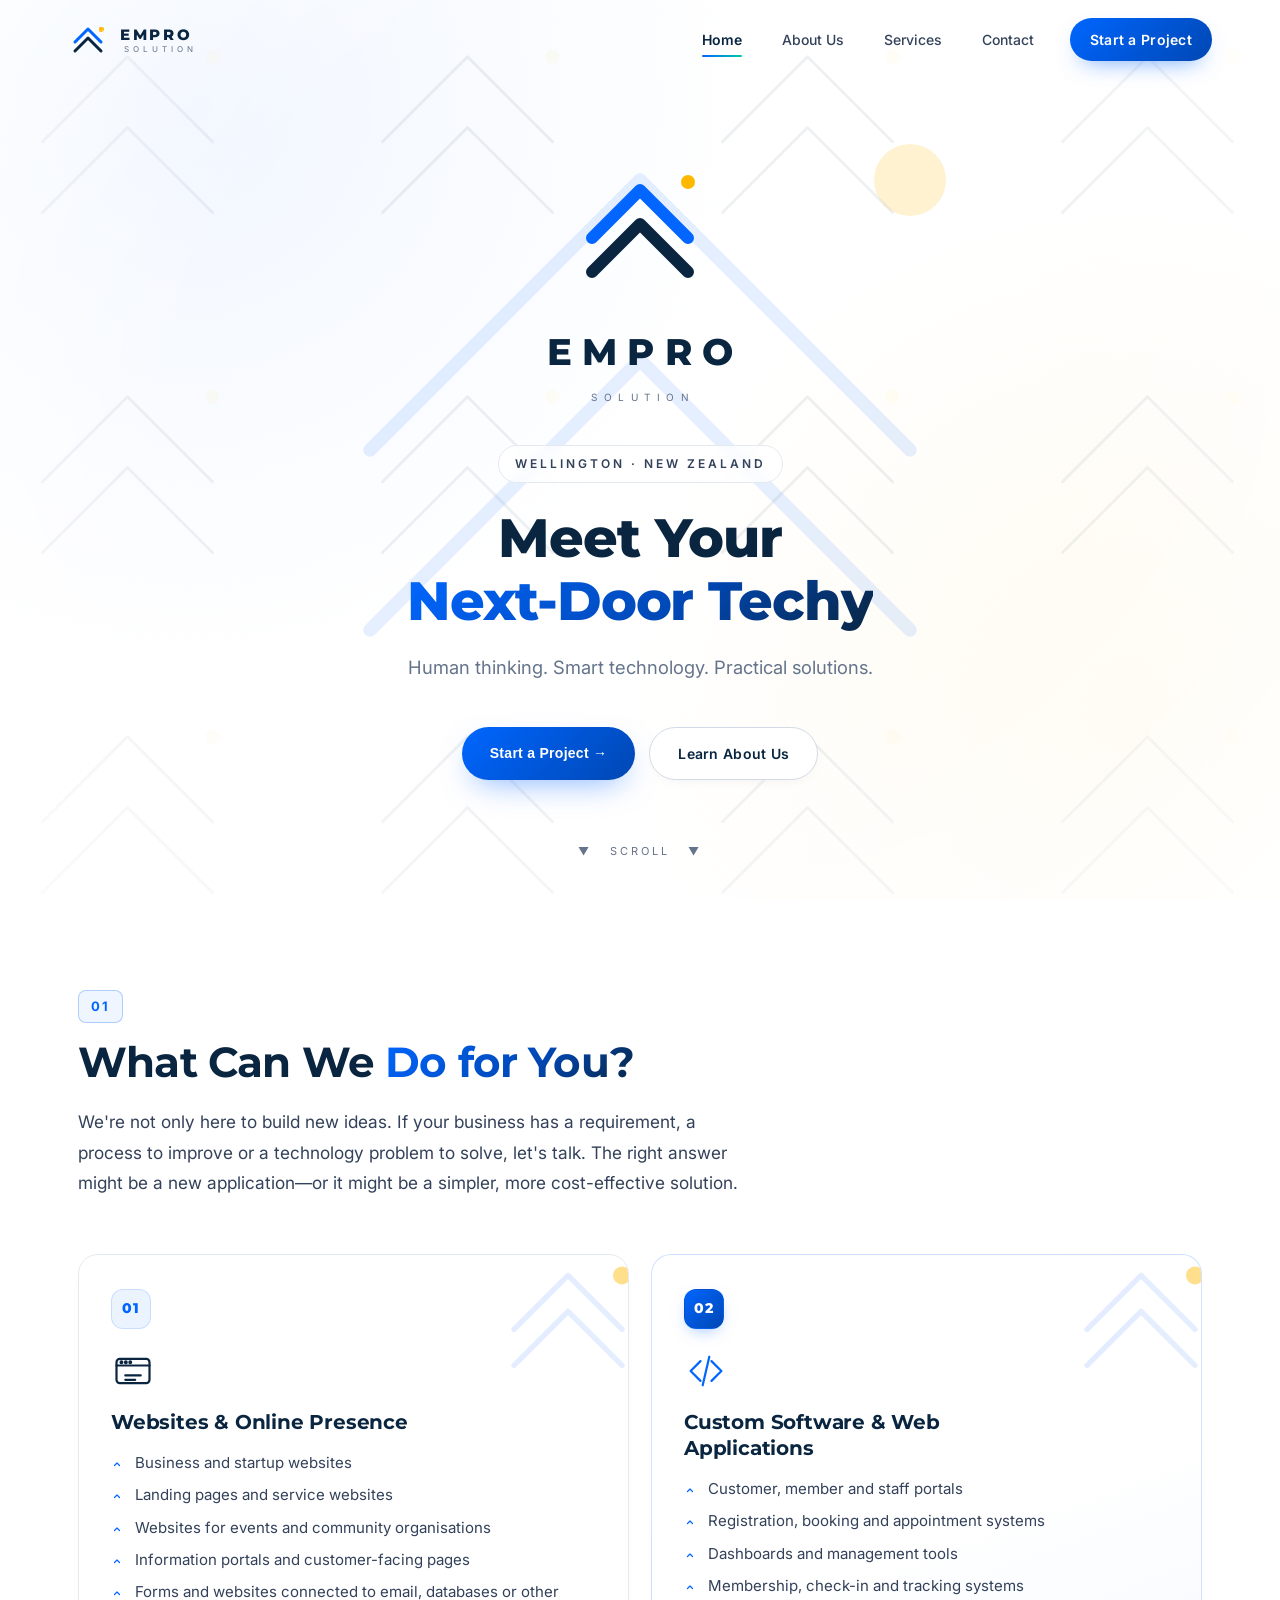
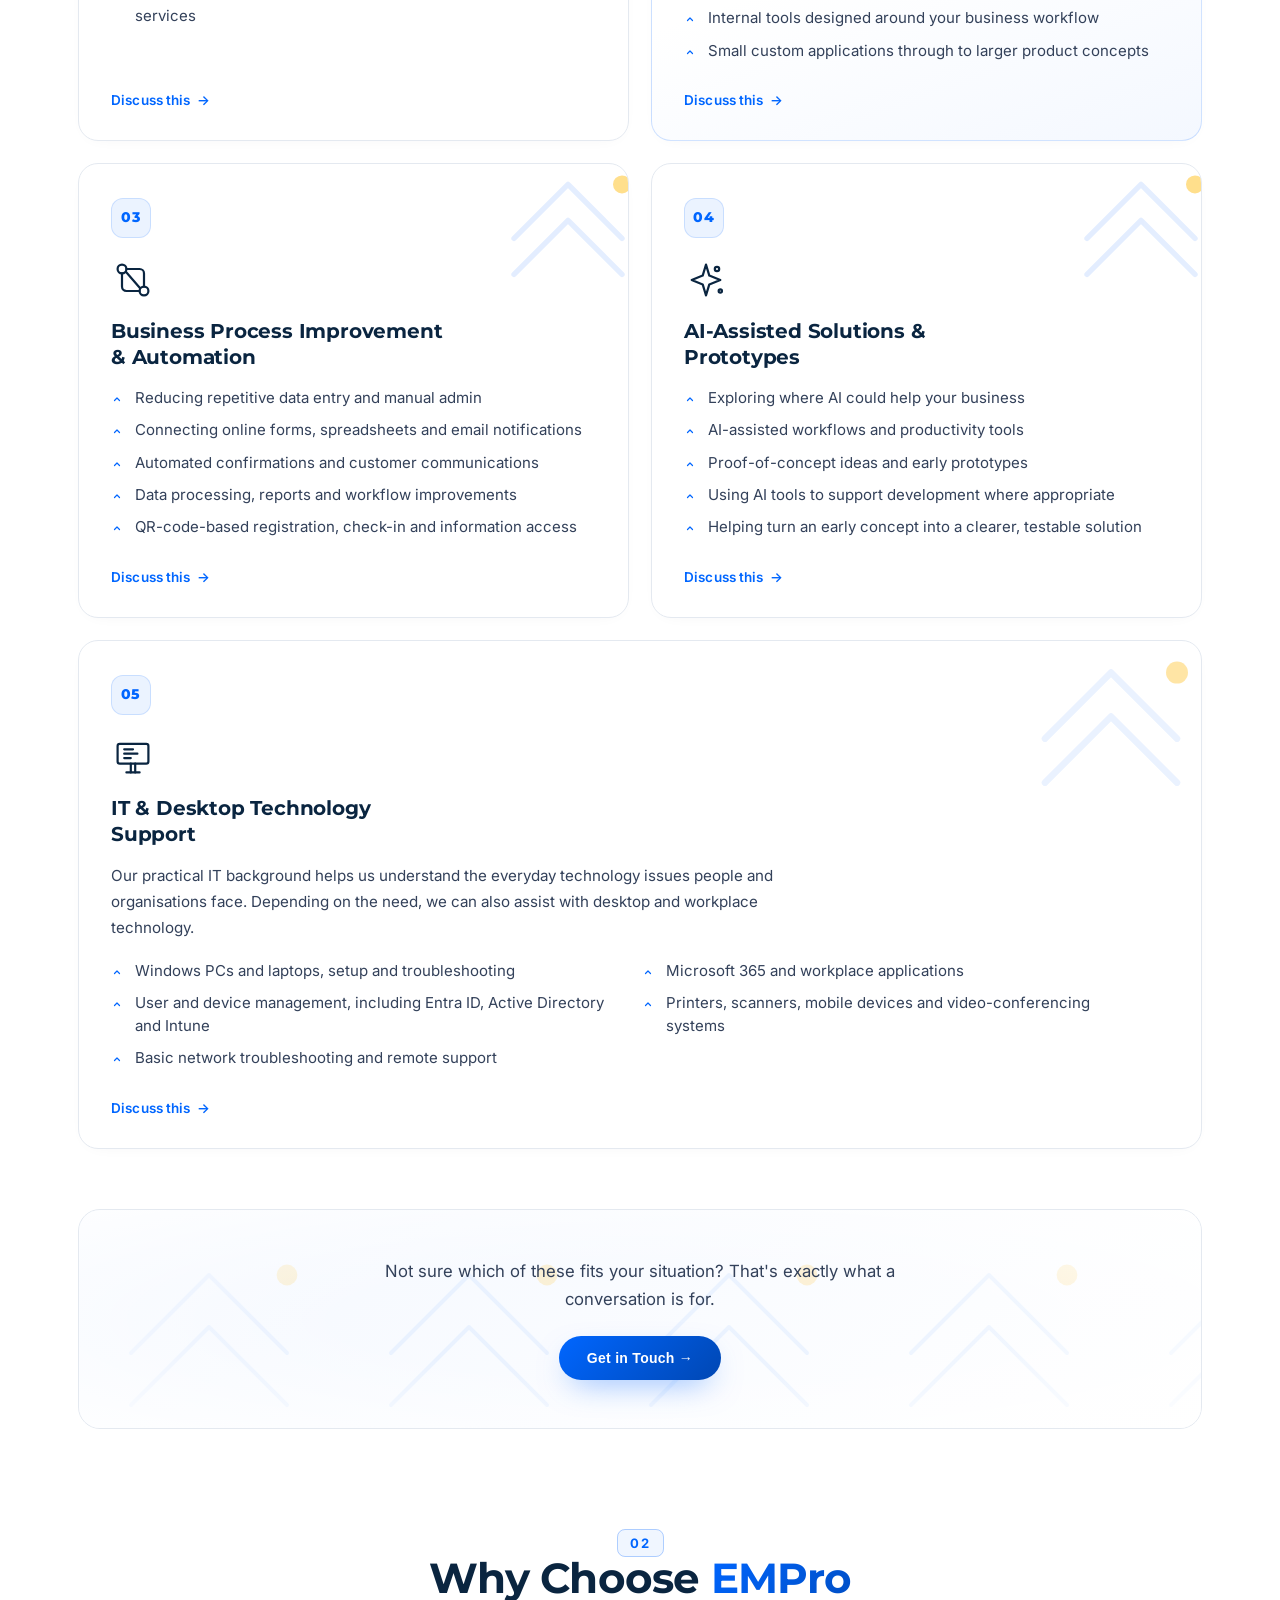
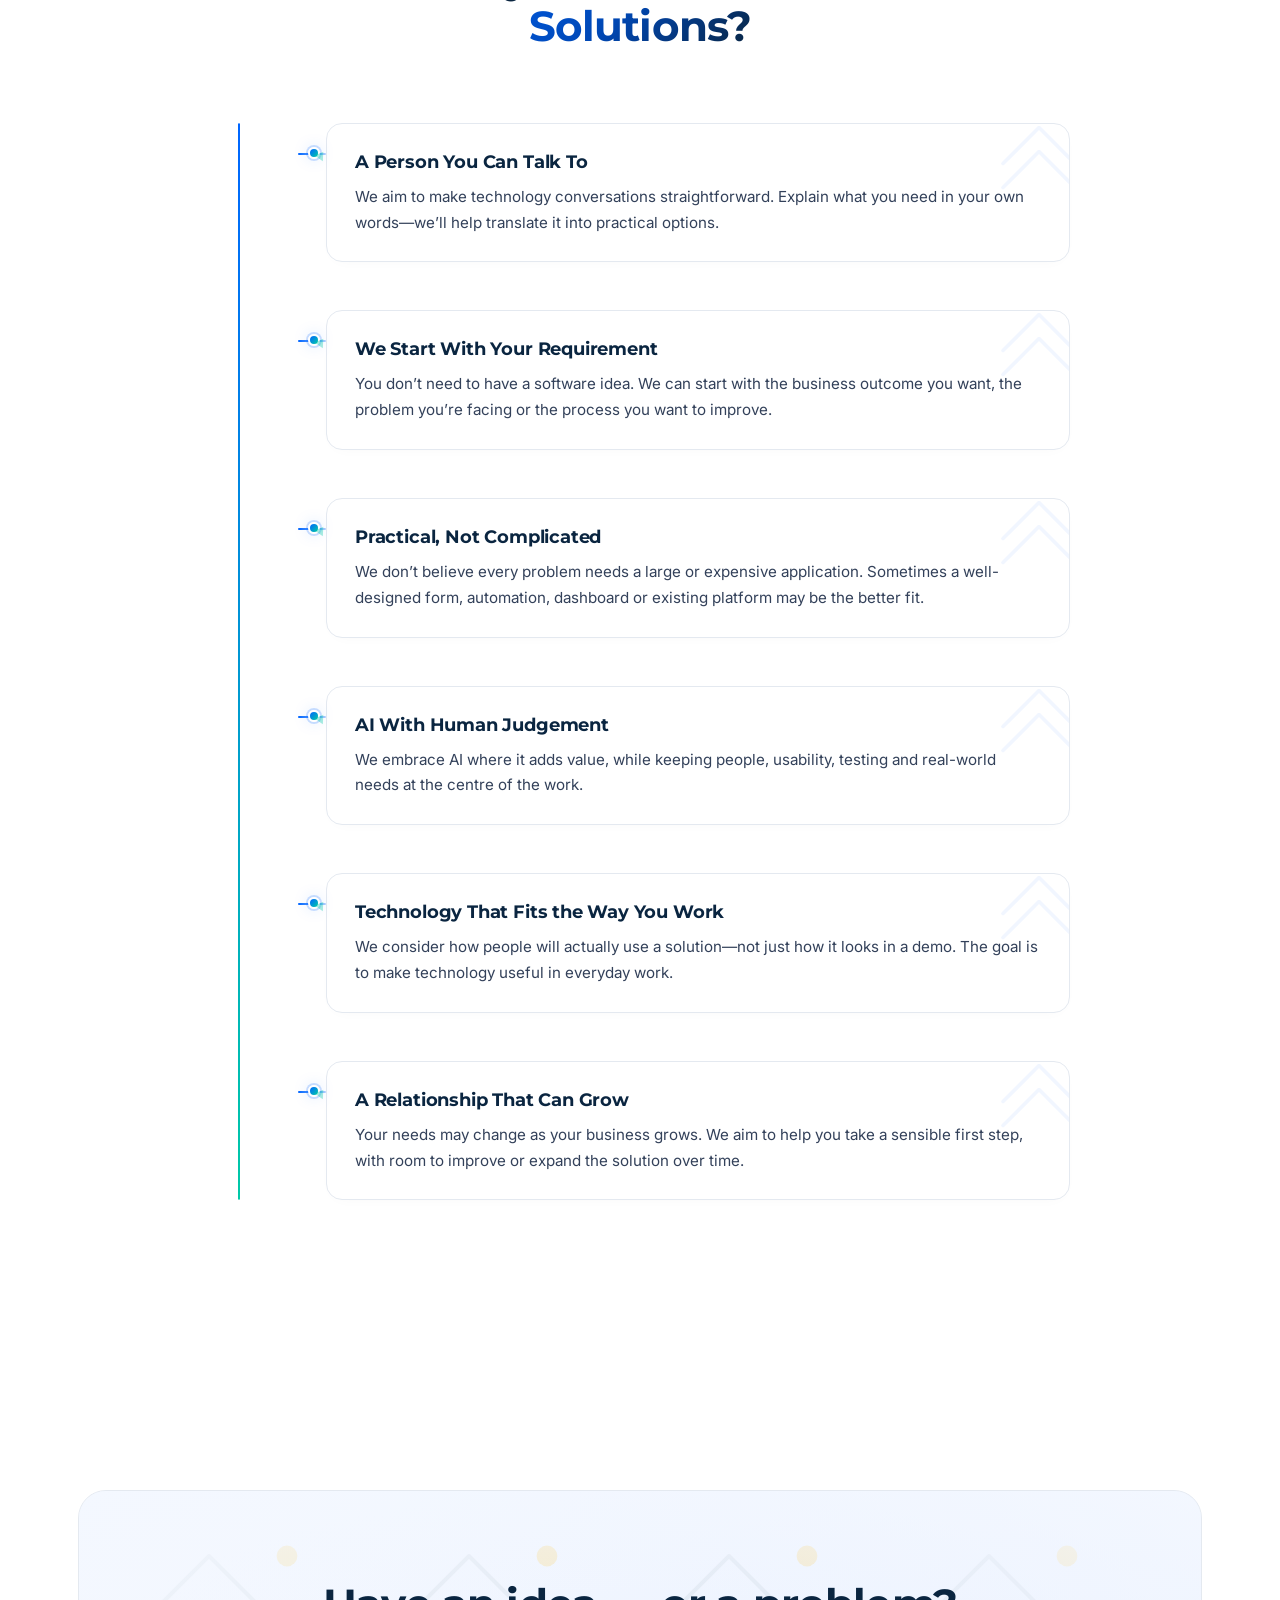
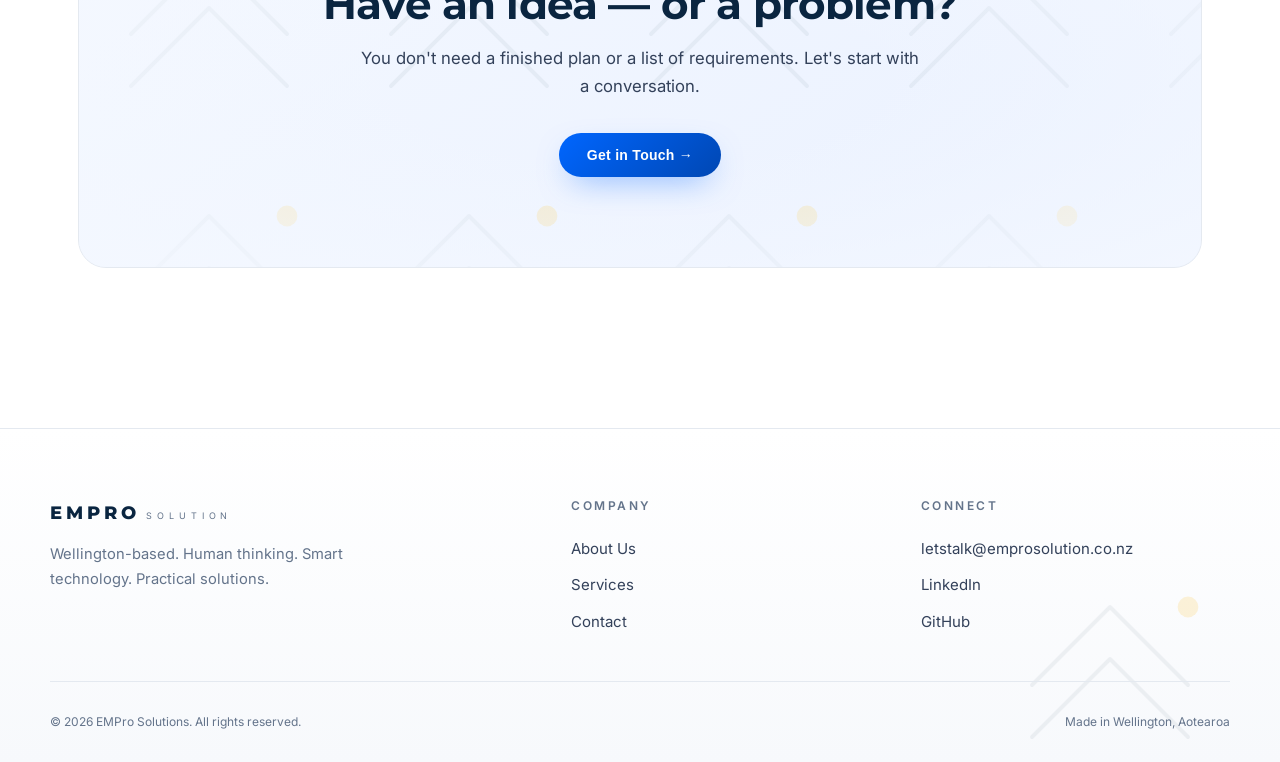
==== commit b101dd2d: "Add tree reveal section to index.html" ====
--- a/index.html
+++ b/index.html
@@ -232,6 +232,81 @@
         </button>
       </div>
 
+      <!-- ============================================================
+           WHY CHOOSE EMPRO — Tree / Branch Reveal
+           ============================================================ -->
+      <section class="why-section">
+        <div class="why-intro reveal">
+          <span class="section-num">02</span>
+          <h2>Why Choose <span class="gradient-text">EMPro Solutions?</span></h2>
+        </div>
+
+        <div class="tree-container" id="whyTree">
+          <div class="tree-trunk" aria-hidden="true"></div>
+
+          <!-- Branch 1 -->
+          <div class="tree-branch">
+            <span class="branch-dot" aria-hidden="true"></span>
+            <span class="branch-leaf" aria-hidden="true"></span>
+            <div class="branch-card">
+              <h3>A Person You Can Talk To</h3>
+              <p>We aim to make technology conversations straightforward. Explain what you need in your own words—we’ll help translate it into practical options.</p>
+            </div>
+          </div>
+
+          <!-- Branch 2 -->
+          <div class="tree-branch">
+            <span class="branch-dot" aria-hidden="true"></span>
+            <span class="branch-leaf" aria-hidden="true"></span>
+            <div class="branch-card">
+              <h3>We Start With Your Requirement</h3>
+              <p>You don’t need to have a software idea. We can start with the business outcome you want, the problem you’re facing or the process you want to improve.</p>
+            </div>
+          </div>
+
+          <!-- Branch 3 -->
+          <div class="tree-branch">
+            <span class="branch-dot" aria-hidden="true"></span>
+            <span class="branch-leaf" aria-hidden="true"></span>
+            <div class="branch-card">
+              <h3>Practical, Not Complicated</h3>
+              <p>We don’t believe every problem needs a large or expensive application. Sometimes a well-designed form, automation, dashboard or existing platform may be the better fit.</p>
+            </div>
+          </div>
+
+          <!-- Branch 4 -->
+          <div class="tree-branch">
+            <span class="branch-dot" aria-hidden="true"></span>
+            <span class="branch-leaf" aria-hidden="true"></span>
+            <div class="branch-card">
+              <h3>AI With Human Judgement</h3>
+              <p>We embrace AI where it adds value, while keeping people, usability, testing and real-world needs at the centre of the work.</p>
+            </div>
+          </div>
+
+          <!-- Branch 5 -->
+          <div class="tree-branch">
+            <span class="branch-dot" aria-hidden="true"></span>
+            <span class="branch-leaf" aria-hidden="true"></span>
+            <div class="branch-card">
+              <h3>Technology That Fits the Way You Work</h3>
+              <p>We consider how people will actually use a solution—not just how it looks in a demo. The goal is to make technology useful in everyday work.</p>
+            </div>
+          </div>
+
+          <!-- Branch 6 -->
+          <div class="tree-branch">
+            <span class="branch-dot" aria-hidden="true"></span>
+            <span class="branch-leaf" aria-hidden="true"></span>
+            <div class="branch-card">
+              <h3>A Relationship That Can Grow</h3>
+              <p>Your needs may change as your business grows. We aim to help you take a sensible first step, with room to improve or expand the solution over time.</p>
+            </div>
+          </div>
+
+        </div>
+      </section>
+
     </div>
   </section>
 
@@ -275,8 +350,7 @@
   </footer>
 
   <!-- ============================================================
-       CONTACT POP-UP MODAL
-       ============================================================ -->
+       CONTACT POP-UP MODAL       ============================================================ -->
   <div class="modal-backdrop" id="contactModal" role="dialog" aria-modal="true" aria-labelledby="contactTitle" aria-hidden="true">
 
     <span class="bubble bubble-1" aria-hidden="true"></span>
@@ -407,6 +481,20 @@
 
     // ============ Footer year ============
     document.getElementById('year').textContent = new Date().getFullYear();
+
+    // ============ Tree container reveal ============
+    const treeContainer = document.getElementById('whyTree');
+    if (treeContainer) {
+      const treeObserver = new IntersectionObserver((entries) => {
+        entries.forEach(e => {
+          if (e.isIntersecting) {
+            e.target.classList.add('in');
+            treeObserver.unobserve(e.target);
+          }
+        });
+      }, { threshold: 0.12 });
+      treeObserver.observe(treeContainer);
+    }
   </script>
 </body>
 </html>
--- a/css/style.css
+++ b/css/style.css
@@ -1439,3 +1439,402 @@
   .tile.reveal { opacity: 1; transform: none; }
   .reveal       { opacity: 1; transform: none; }
 }
+
+/* =========================================================
+   WHY CHOOSE EMPRO — Tree/Branch Reveal Section
+   ========================================================= */
+
+.why-section {
+  position: relative;
+  padding: 100px 0;
+  overflow: visible;
+}
+
+.why-section .section-head {
+  justify-content: center;
+  text-align: center;
+  flex-direction: column;
+  gap: 12px;
+  margin-bottom: 24px;
+}
+
+.why-intro {
+  max-width: 640px;
+  margin: 0 auto 72px;
+  text-align: center;
+}
+
+.why-intro h2 {
+  font-size: clamp(1.8rem, 4vw, 2.6rem);
+  margin-bottom: 16px;
+  letter-spacing: -0.02em;
+}
+
+.why-intro p {
+  font-size: 1.05rem;
+  line-height: 1.75;
+  color: var(--text-soft);
+}
+
+/* --- Tree container --- */
+.tree-container {
+  position: relative;
+  max-width: 860px;
+  margin: 0 auto;
+  padding-left: 72px;
+}
+
+/* Vertical trunk line */
+.tree-trunk {
+  position: absolute;
+  left: 28px;
+  top: 0;
+  bottom: 0;
+  width: 2px;
+  background: linear-gradient(
+    180deg,
+    rgba(0, 102, 255, 0) 0%,
+    rgba(0, 102, 255, 0.15) 8%,
+    rgba(0, 102, 255, 0.25) 50%,
+    rgba(0, 102, 255, 0.15) 92%,
+    rgba(0, 102, 255, 0) 100%
+  );
+  border-radius: 2px;
+  overflow: hidden;
+}
+
+.tree-trunk::after {
+  content: '';
+  position: absolute;
+  left: 0;
+  top: 0;
+  width: 100%;
+  height: 0;
+  background: linear-gradient(180deg, #0066ff, #00c9a7);
+  border-radius: 2px;
+  transition: height 2.4s cubic-bezier(0.2, 0.8, 0.2, 1);
+}
+
+.tree-container.in .tree-trunk::after {
+  height: 100%;
+}
+
+/* --- Individual branch nodes --- */
+.tree-branch {
+  position: relative;
+  margin-bottom: 48px;
+  padding-left: 44px;
+
+  opacity: 0;
+  transform: translateX(-20px);
+  transition:
+    opacity 0.8s cubic-bezier(0.2, 0.8, 0.2, 1),
+    transform 0.8s cubic-bezier(0.2, 0.8, 0.2, 1);
+}
+
+.tree-branch:last-child {
+  margin-bottom: 0;
+}
+
+.tree-container.in .tree-branch {
+  opacity: 1;
+  transform: translateX(0);
+}
+
+/* Staggered delays for branch appearance */
+.tree-container.in .tree-branch:nth-child(1) { transition-delay: 0.3s; }
+.tree-container.in .tree-branch:nth-child(2) { transition-delay: 0.7s; }
+.tree-container.in .tree-branch:nth-child(3) { transition-delay: 1.1s; }
+.tree-container.in .tree-branch:nth-child(4) { transition-delay: 1.5s; }
+.tree-container.in .tree-branch:nth-child(5) { transition-delay: 1.9s; }
+.tree-container.in .tree-branch:nth-child(6) { transition-delay: 2.3s; }
+
+/* --- Branch connector line (horizontal) --- */
+.tree-branch::before {
+  content: '';
+  position: absolute;
+  left: 16px;
+  top: 30px;
+  width: 28px;
+  height: 2px;
+  background: linear-gradient(90deg, #0066ff, rgba(0, 102, 255, 0.3));
+  border-radius: 2px;
+  transform-origin: left center;
+  transform: scaleX(0);
+  transition: transform 0.7s cubic-bezier(0.2, 0.8, 0.2, 1);
+}
+
+.tree-container.in .tree-branch:nth-child(1)::before { transition-delay: 0.5s; }
+.tree-container.in .tree-branch:nth-child(2)::before { transition-delay: 0.9s; }
+.tree-container.in .tree-branch:nth-child(3)::before { transition-delay: 1.3s; }
+.tree-container.in .tree-branch:nth-child(4)::before { transition-delay: 1.7s; }
+.tree-container.in .tree-branch:nth-child(5)::before { transition-delay: 2.1s; }
+.tree-container.in .tree-branch:nth-child(6)::before { transition-delay: 2.5s; }
+
+.tree-container.in .tree-branch::before {
+  transform: scaleX(1);
+}
+
+/* --- Branch node dot --- */
+.tree-branch .branch-dot {
+  position: absolute;
+  left: 26px;
+  top: 24px;
+  width: 12px;
+  height: 12px;
+  border-radius: 50%;
+  background: linear-gradient(135deg, #0066ff, #00c9a7);
+  border: 2px solid #ffffff;
+  box-shadow:
+    0 0 0 2px rgba(0, 102, 255, 0.2),
+    0 0 16px -2px rgba(0, 102, 255, 0.4);
+  transform: scale(0);
+  transition: transform 0.6s cubic-bezier(0.34, 1.56, 0.64, 1);
+  z-index: 2;
+}
+
+.tree-container.in .tree-branch:nth-child(1) .branch-dot { transition-delay: 0.5s; }
+.tree-container.in .tree-branch:nth-child(2) .branch-dot { transition-delay: 0.9s; }
+.tree-container.in .tree-branch:nth-child(3) .branch-dot { transition-delay: 1.3s; }
+.tree-container.in .tree-branch:nth-child(4) .branch-dot { transition-delay: 1.7s; }
+.tree-container.in .tree-branch:nth-child(5) .branch-dot { transition-delay: 2.1s; }
+.tree-container.in .tree-branch:nth-child(6) .branch-dot { transition-delay: 2.5s; }
+
+.tree-container.in .tree-branch .branch-dot {
+  transform: scale(1);
+}
+
+/* Pulse ring animation on the dot */
+.tree-branch .branch-dot::after {
+  content: '';
+  position: absolute;
+  inset: -6px;
+  border-radius: 50%;
+  border: 2px solid rgba(0, 102, 255, 0.35);
+  opacity: 0;
+  transform: scale(0.8);
+  transition: opacity 0.4s ease, transform 0.4s ease;
+}
+
+.tree-branch:hover .branch-dot::after {
+  opacity: 1;
+  transform: scale(1.3);
+}
+
+/* --- Branch card content --- */
+.branch-card {
+  background: #ffffff;
+  border: 1px solid var(--border);
+  border-radius: 16px;
+  padding: 26px 28px;
+  box-shadow: 0 4px 18px -12px rgba(10, 37, 64, 0.08);
+  transition:
+    transform 0.35s cubic-bezier(0.2, 0.8, 0.2, 1),
+    border-color 0.35s ease,
+    box-shadow 0.35s ease;
+  position: relative;
+  overflow: hidden;
+}
+
+.branch-card::before {
+  content: '';
+  position: absolute;
+  top: -30px;
+  right: -30px;
+  width: 120px;
+  height: 120px;
+  background-image: url("data:image/svg+xml;utf8,<svg xmlns='http://www.w3.org/2000/svg' viewBox='0 0 100 100'><g fill='none' stroke='%230066ff' stroke-width='3' stroke-linecap='round' stroke-linejoin='round' opacity='0.08'><path d='M20 58 L50 28 L80 58'/><path d='M20 78 L50 48 L80 78'/></g><circle cx='80' cy='28' r='5' fill='%23ffb800' opacity='0.35'/></svg>");
+  background-size: contain;
+  background-repeat: no-repeat;
+  pointer-events: none;
+  transition: opacity 0.5s ease, transform 0.5s ease;
+  opacity: 0.7;
+}
+
+.branch-card:hover {
+  transform: translateX(6px);
+  border-color: rgba(0, 102, 255, 0.35);
+  box-shadow: 0 16px 40px -20px rgba(0, 102, 255, 0.25);
+}
+
+.branch-card:hover::before {
+  opacity: 1;
+  transform: scale(1.08);
+}
+
+.branch-card h3 {
+  position: relative;
+  font-size: 1.15rem;
+  color: var(--navy);
+  margin-bottom: 10px;
+  letter-spacing: -0.01em;
+  line-height: 1.3;
+}
+
+.branch-card p {
+  position: relative;
+  font-size: 0.95rem;
+  line-height: 1.7;
+  color: var(--text-soft);
+  margin: 0;
+}
+
+/* --- Leaf accent on each branch --- */
+.tree-branch .branch-leaf {
+  position: absolute;
+  left: 34px;
+  top: 28px;
+  width: 0;
+  height: 0;
+  border-left: 5px solid transparent;
+  border-right: 5px solid transparent;
+  border-bottom: 8px solid rgba(0, 201, 167, 0.35);
+  transform: rotate(35deg) scale(0);
+  transition: transform 0.5s cubic-bezier(0.34, 1.56, 0.64, 1);
+  z-index: 3;
+}
+
+.tree-container.in .tree-branch:nth-child(1) .branch-leaf { transition-delay: 0.6s; }
+.tree-container.in .tree-branch:nth-child(2) .branch-leaf { transition-delay: 1.0s; }
+.tree-container.in .tree-branch:nth-child(3) .branch-leaf { transition-delay: 1.4s; }
+.tree-container.in .tree-branch:nth-child(4) .branch-leaf { transition-delay: 1.8s; }
+.tree-container.in .tree-branch:nth-child(5) .branch-leaf { transition-delay: 2.2s; }
+.tree-container.in .tree-branch:nth-child(6) .branch-leaf { transition-delay: 2.6s; }
+
+.tree-container.in .tree-branch .branch-leaf {
+  transform: rotate(35deg) scale(1);
+}
+
+/* =========================================================
+   WHY CHOOSE — Responsive
+   ========================================================= */
+
+@media (max-width: 720px) {
+  .tree-container {
+    padding-left: 56px;
+  }
+
+  .tree-trunk {
+    left: 20px;
+  }
+
+  .tree-branch {
+    padding-left: 36px;
+    margin-bottom: 36px;
+  }
+
+  .tree-branch::before {
+    left: 10px;
+    width: 22px;
+    top: 26px;
+  }
+
+  .tree-branch .branch-dot {
+    left: 18px;
+    top: 20px;
+    width: 10px;
+    height: 10px;
+  }
+
+  .tree-branch .branch-leaf {
+    left: 26px;
+    top: 24px;
+  }
+
+  .branch-card {
+    padding: 22px 22px;
+    border-radius: 14px;
+  }
+
+  .branch-card h3 {
+    font-size: 1.05rem;
+  }
+
+  .branch-card p {
+    font-size: 0.9rem;
+  }
+
+  .why-intro {
+    margin-bottom: 52px;
+  }
+}
+
+@media (max-width: 480px) {
+  .why-section {
+    padding: 60px 0;
+  }
+
+  .tree-container {
+    padding-left: 44px;
+  }
+
+  .tree-trunk {
+    left: 14px;
+  }
+
+  .tree-branch {
+    padding-left: 28px;
+    margin-bottom: 28px;
+  }
+
+  .tree-branch::before {
+    left: 6px;
+    width: 18px;
+    top: 24px;
+  }
+
+  .tree-branch .branch-dot {
+    left: 12px;
+    top: 18px;
+    width: 10px;
+    height: 10px;
+  }
+
+  .tree-branch .branch-leaf {
+    left: 20px;
+    top: 22px;
+  }
+
+  .branch-card {
+    padding: 20px 18px;
+  }
+
+  .branch-card h3 {
+    font-size: 1rem;
+    margin-bottom: 8px;
+  }
+
+  .branch-card p {
+    font-size: 0.88rem;
+    line-height: 1.6;
+  }
+
+  .why-intro h2 {
+    font-size: 1.5rem;
+  }
+
+  .why-intro p {
+    font-size: 0.95rem;
+  }
+}
+
+/* Reduced motion — show everything instantly */
+@media (prefers-reduced-motion: reduce) {
+  .tree-container .tree-branch,
+  .tree-container .tree-branch::before,
+  .tree-container .tree-branch .branch-dot,
+  .tree-container .tree-branch .branch-leaf,
+  .tree-container.in .tree-branch,
+  .tree-container.in .tree-branch::before,
+  .tree-container.in .tree-branch .branch-dot,
+  .tree-container.in .tree-branch .branch-leaf {
+    opacity: 1 !important;
+    transform: none !important;
+    transition: none !important;
+  }
+
+  .tree-container .tree-trunk::after {
+    height: 100% !important;
+    transition: none !important;
+  }
+}
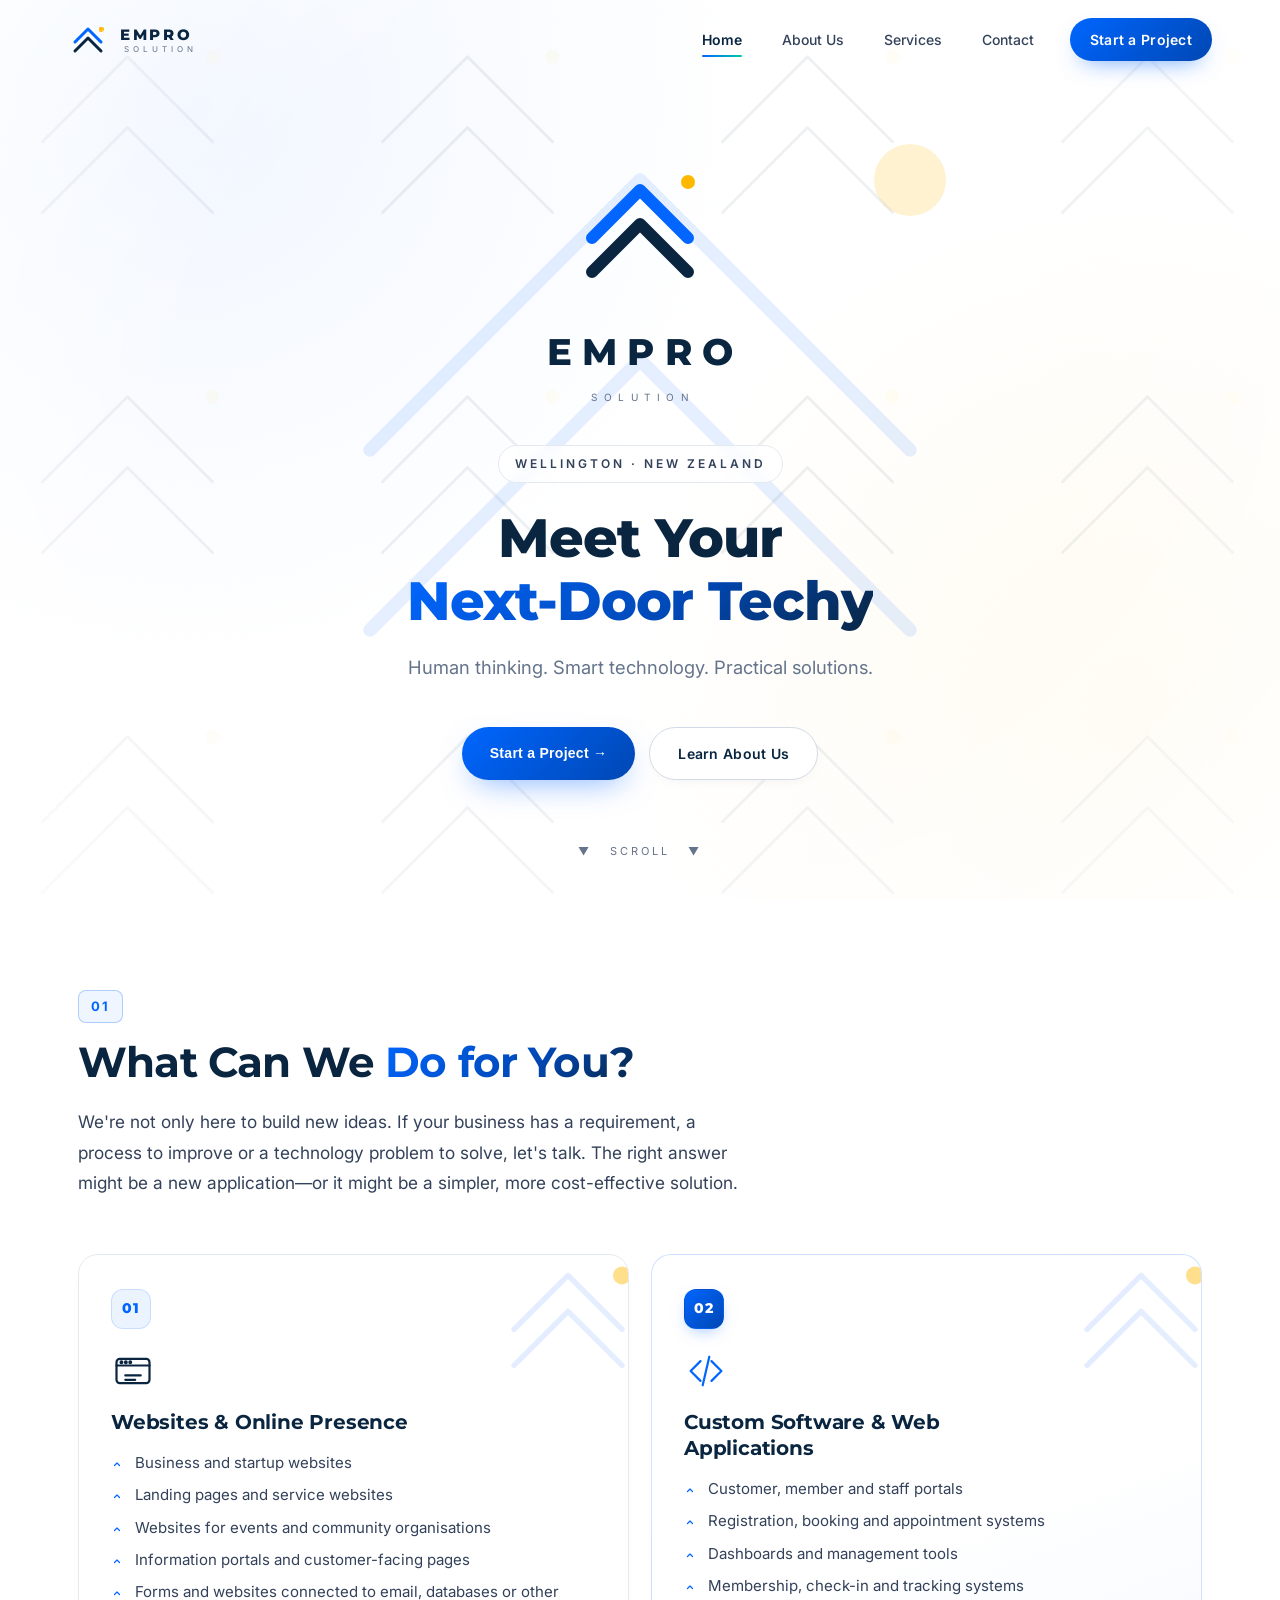
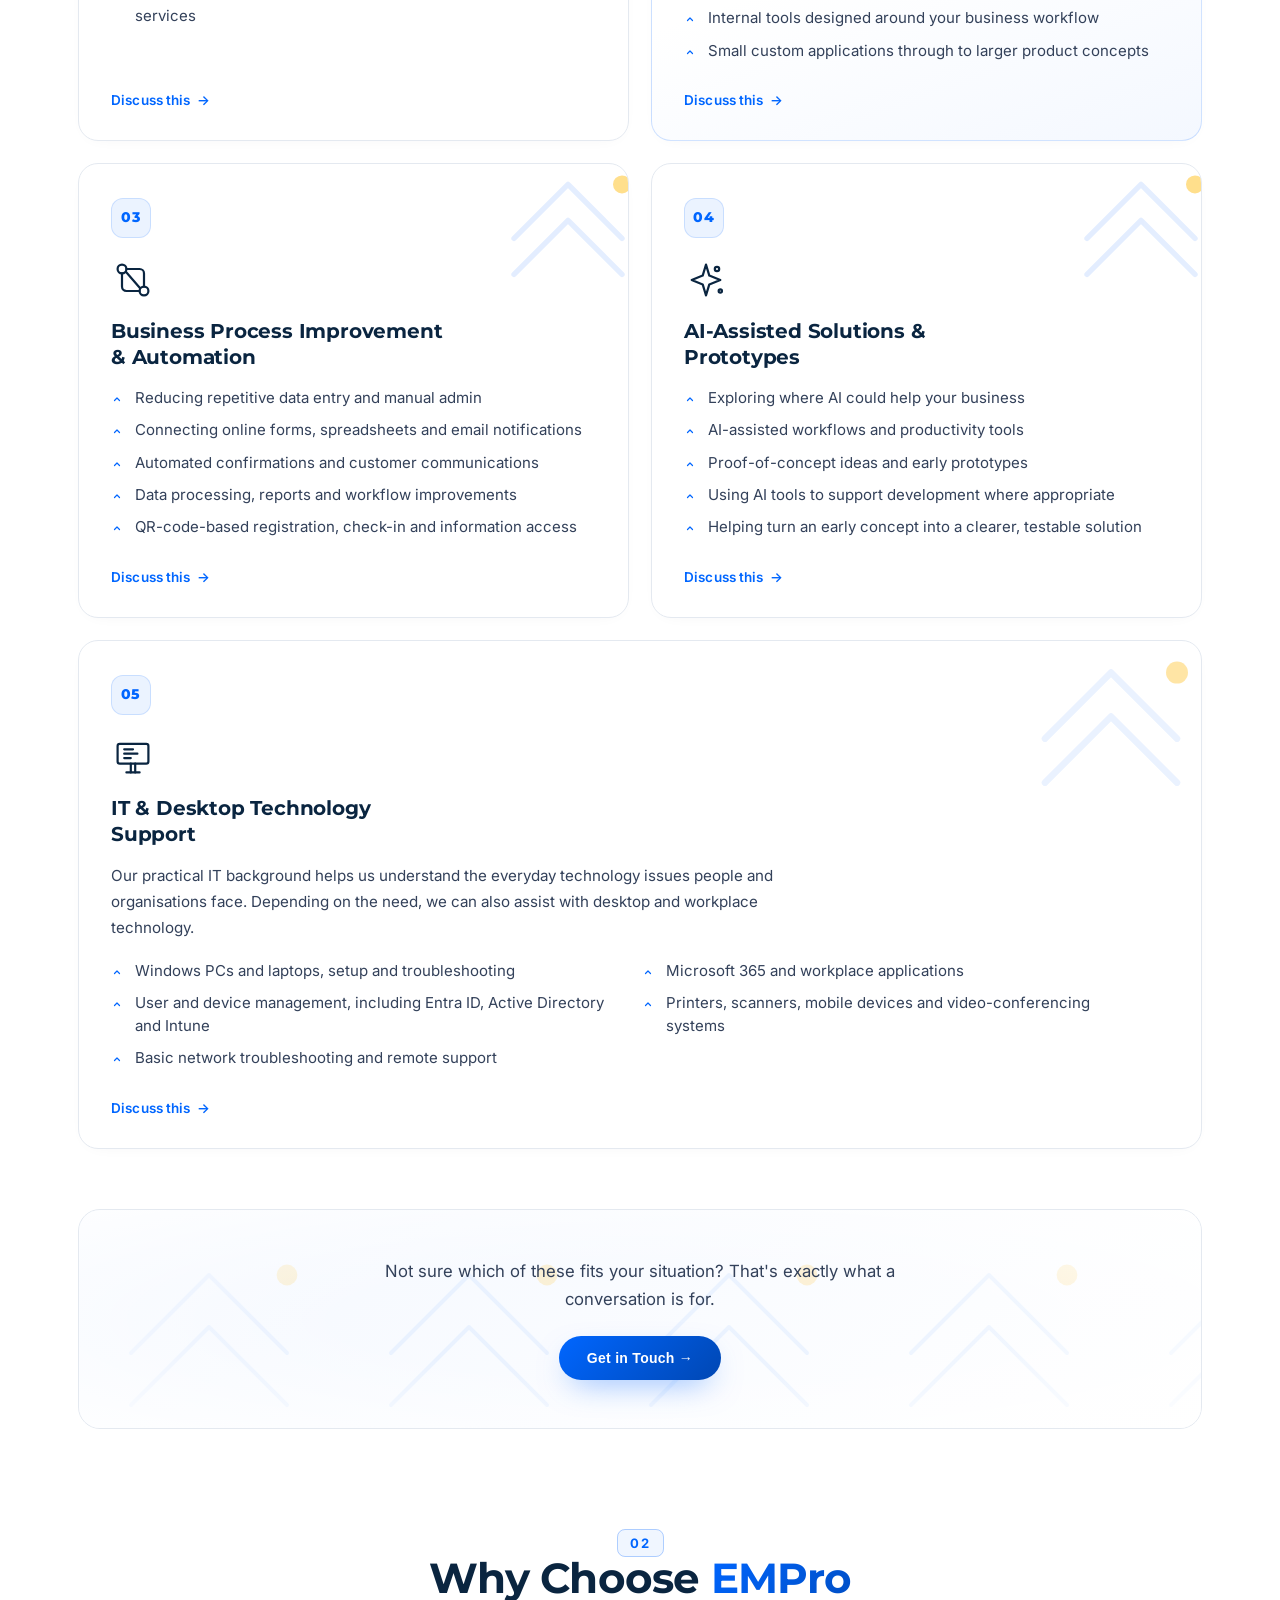
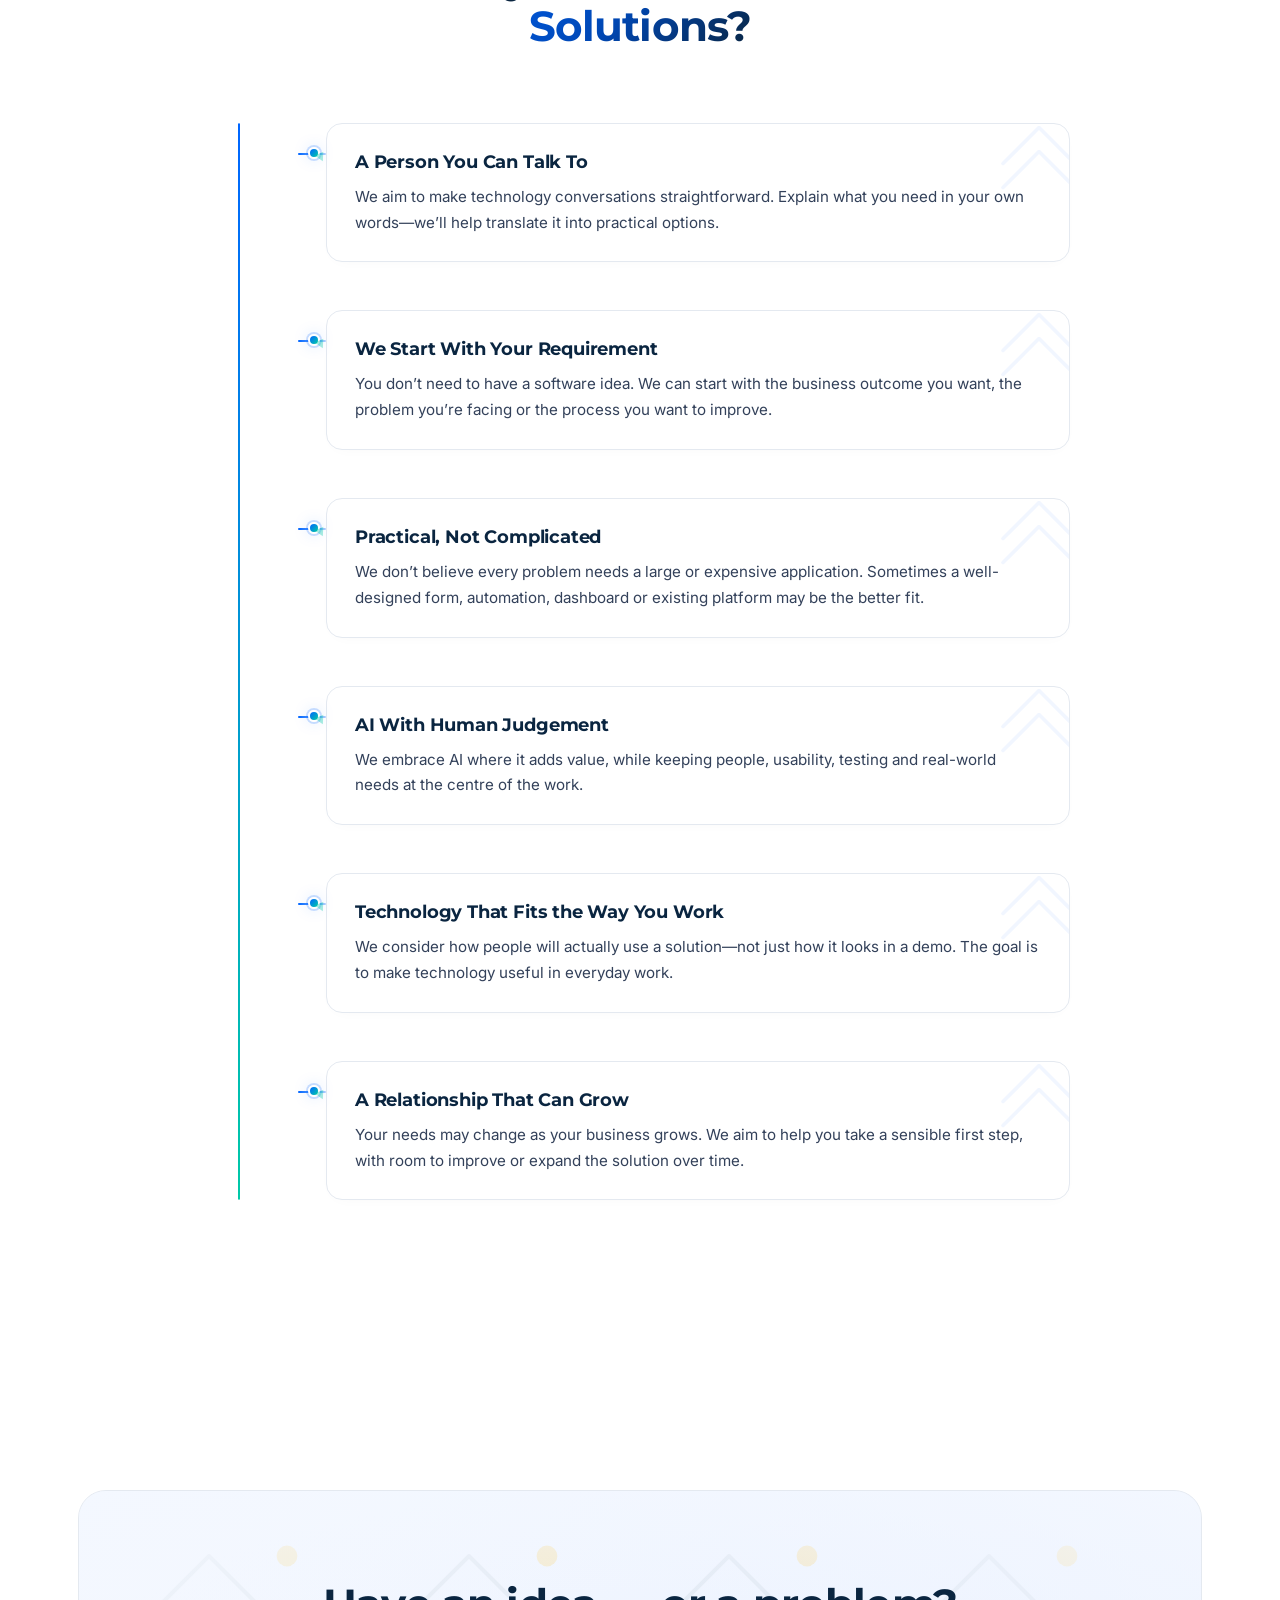
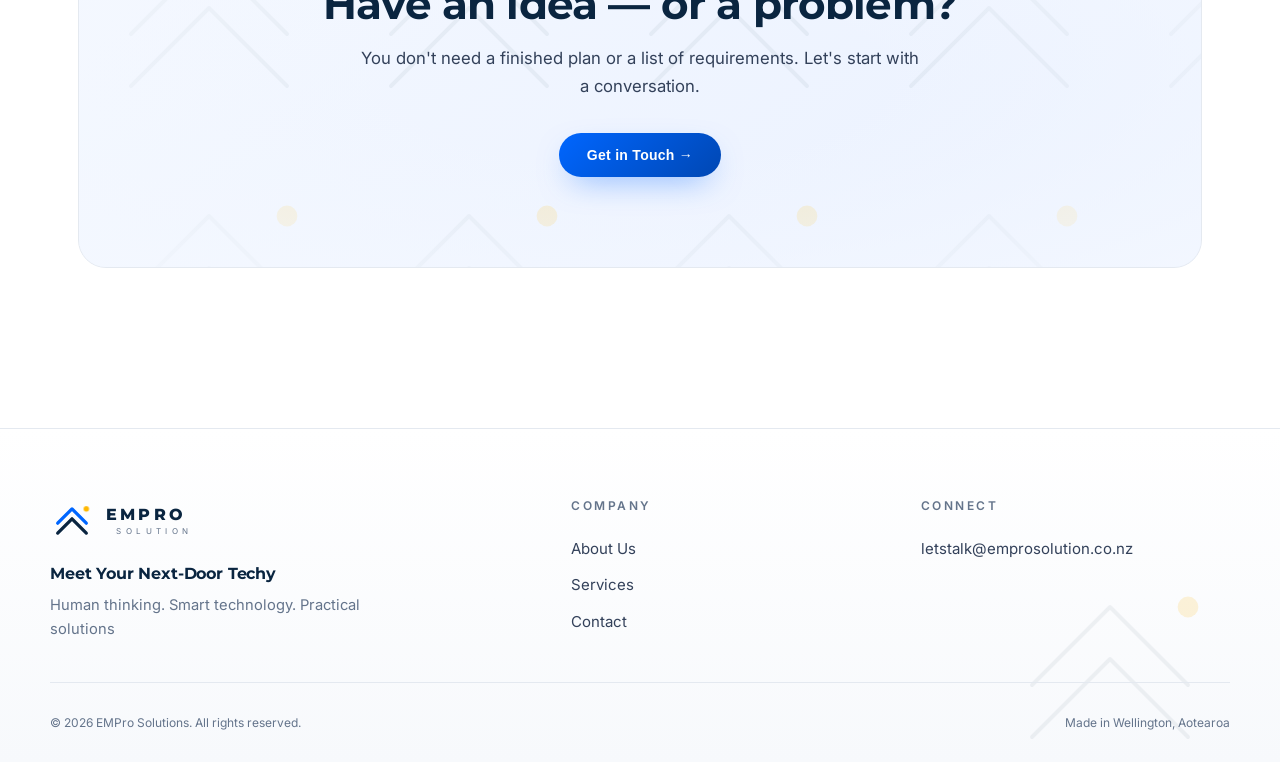
==== commit 3c9f1922: "Update index.html" ====
--- a/index.html
+++ b/index.html
@@ -325,8 +325,23 @@
   <footer class="site-footer">
     <div class="footer-wrap">
       <div class="footer-brand">
-        <span class="brand-name">EMPRO</span><span class="brand-sub">SOLUTION</span>
-        <p>Wellington-based. Human thinking. Smart technology. Practical solutions.</p>
+        <a href="index.html" class="brand footer-brand-link" aria-label="EMPro Solutions home">
+          <span class="brand-mark" aria-hidden="true">
+            <svg viewBox="0 0 80 80" xmlns="http://www.w3.org/2000/svg">
+              <path class="chev-1" d="M14 44 L40 18 L66 44" />
+              <path class="chev-2" d="M14 62 L40 36 L66 62" />
+              <circle class="brand-dot" cx="66" cy="18" r="5" />
+            </svg>
+          </span>
+          <span class="brand-text">
+            <span class="brand-name">EMPRO</span>
+            <span class="brand-sub">SOLUTION</span>
+          </span>
+        </a>
+        <p class="footer-tagline">
+          <span class="footer-tagline-strong">Meet Your Next-Door Techy</span>
+          Human thinking. Smart technology. Practical solutions
+        </p>
       </div>
       <div class="footer-cols">
         <div>
@@ -338,8 +353,6 @@
         <div>
           <h4>Connect</h4>
           <a href="mailto:letstalk@emprosolution.co.nz">letstalk@emprosolution.co.nz</a>
-          <a href="#">LinkedIn</a>
-          <a href="#">GitHub</a>
         </div>
       </div>
     </div>
--- a/css/style.css
+++ b/css/style.css
@@ -1838,3 +1838,84 @@
     transition: none !important;
   }
 }
+/* ============ FOOTER BRAND (with interactive logo) ============ */
+.footer-brand-link {
+  display: inline-flex;
+  align-items: center;
+  gap: 12px;
+  text-decoration: none;
+  margin-bottom: 18px;
+}
+
+.footer-brand-link .brand-mark {
+  width: 44px;
+  height: 44px;
+  display: inline-flex;
+  align-items: center;
+  justify-content: center;
+  flex-shrink: 0;
+}
+.footer-brand-link .brand-mark svg { width: 100%; height: 100%; overflow: visible; }
+
+/* Re-trigger the chevron draw-in when the footer scrolls into view */
+.footer-brand-link .brand-mark .chev-1,
+.footer-brand-link .brand-mark .chev-2 {
+  fill: none;
+  stroke-width: 6;
+  stroke-linecap: round;
+  stroke-linejoin: round;
+  stroke-dasharray: 120;
+  stroke-dashoffset: 120;
+  animation: draw 1.4s cubic-bezier(0.2, 0.8, 0.2, 1) forwards;
+}
+.footer-brand-link .brand-mark .chev-1 { stroke: #0066ff; animation-delay: 0.15s; }
+.footer-brand-link .brand-mark .chev-2 { stroke: #0a2540; animation-delay: 0.35s; }
+
+.footer-brand-link .brand-mark .brand-dot {
+  fill: #ffb800;
+  opacity: 0;
+  transform-origin: 66px 18px;
+  animation: pop 0.6s cubic-bezier(0.34, 1.56, 0.64, 1) 1.1s forwards;
+}
+
+.footer-brand-link:hover .brand-mark .chev-1 { animation: pulse 0.6s ease; }
+.footer-brand-link:hover .brand-mark .chev-2 { animation: pulse 0.6s ease 0.08s; }
+
+.footer-brand-link .brand-text {
+  display: flex;
+  flex-direction: column;
+  line-height: 1;
+}
+.footer-brand-link .brand-name {
+  font-family: 'Montserrat', 'Inter', sans-serif;
+  font-weight: 800;
+  font-size: 16px;
+  letter-spacing: 0.2em;
+  color: var(--navy);
+}
+.footer-brand-link .brand-sub {
+  font-size: 8px;
+  letter-spacing: 0.55em;
+  color: var(--muted);
+  margin-top: 4px;
+  text-indent: 0.55em;
+}
+
+/* New tagline under the footer brand */
+.footer-tagline {
+  margin-top: 4px !important;
+  max-width: 320px;
+  font-size: 0.92rem !important;
+  line-height: 1.65;
+  color: var(--muted);
+}
+
+.footer-tagline .footer-tagline-strong {
+  display: block;
+  font-family: 'Montserrat', 'Inter', sans-serif;
+  font-weight: 700;
+  font-size: 1rem;
+  letter-spacing: -0.01em;
+  color: var(--navy);
+  margin-bottom: 6px;
+}
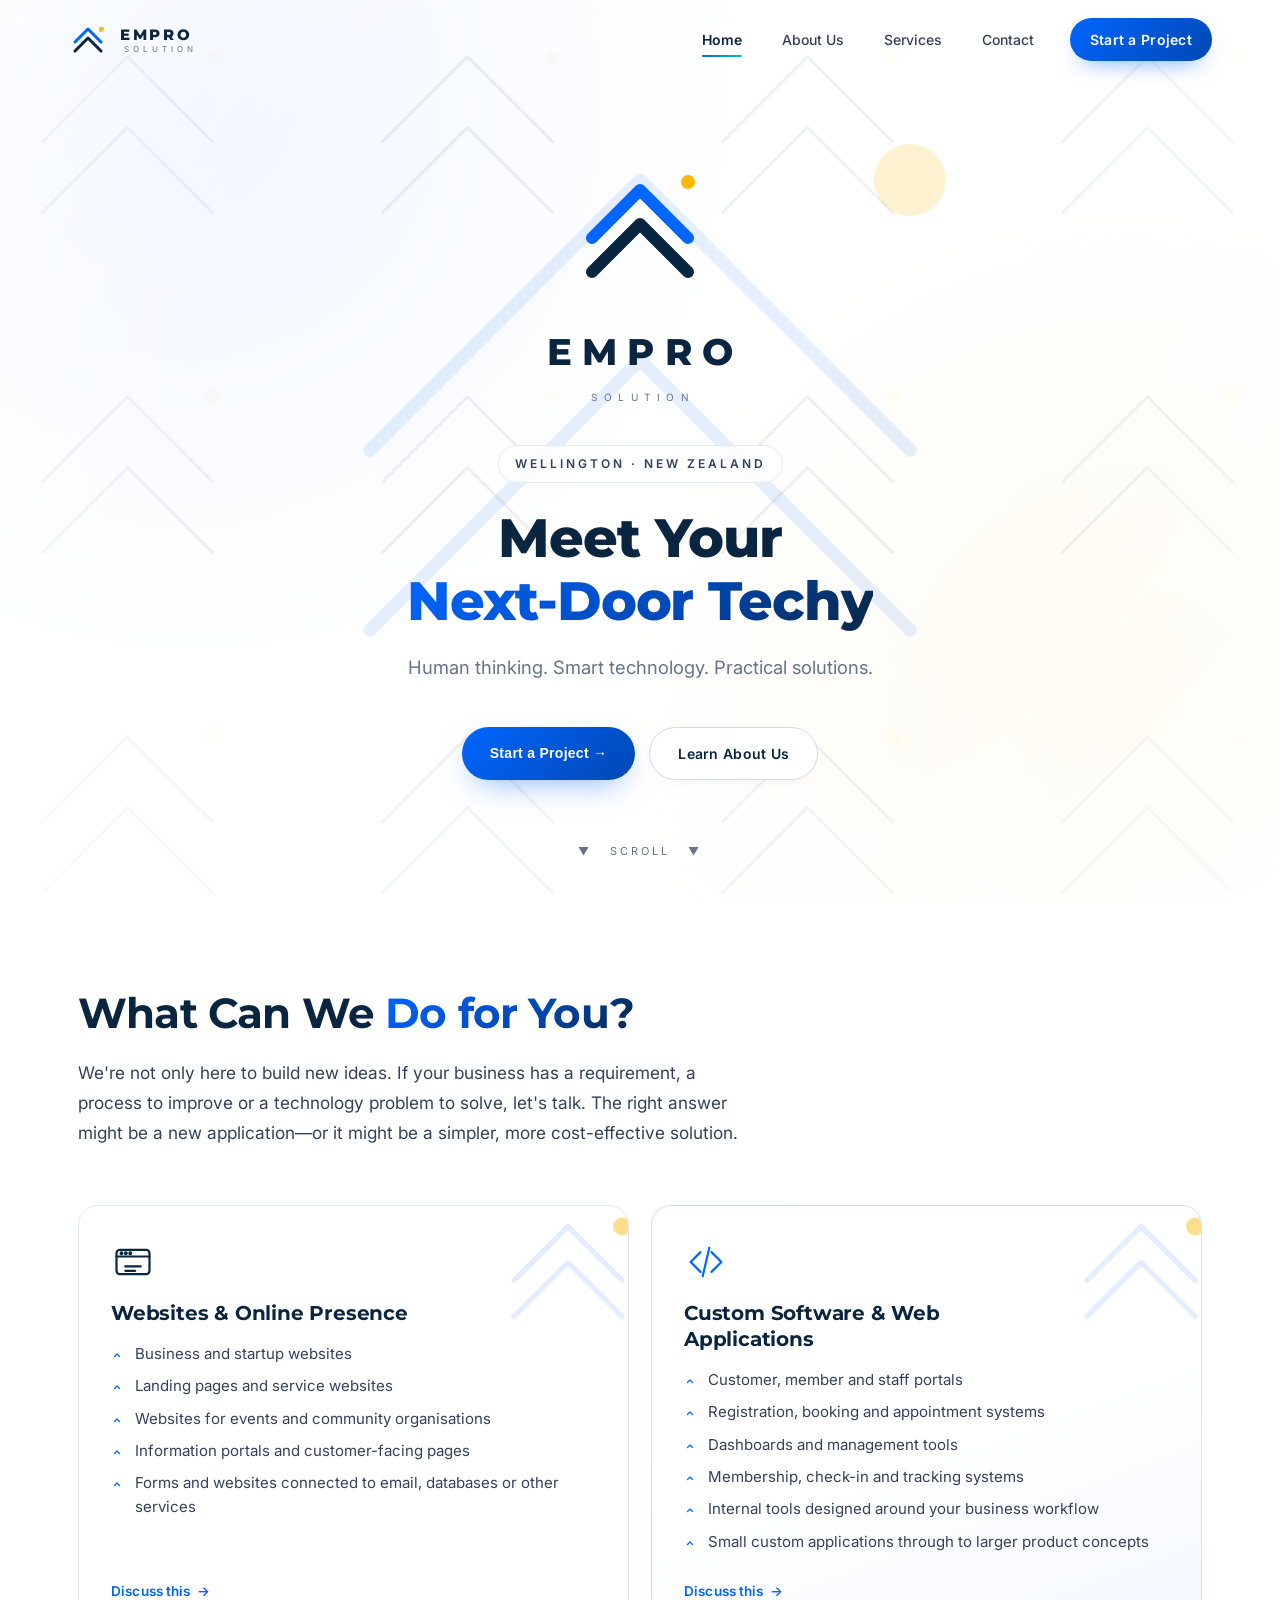
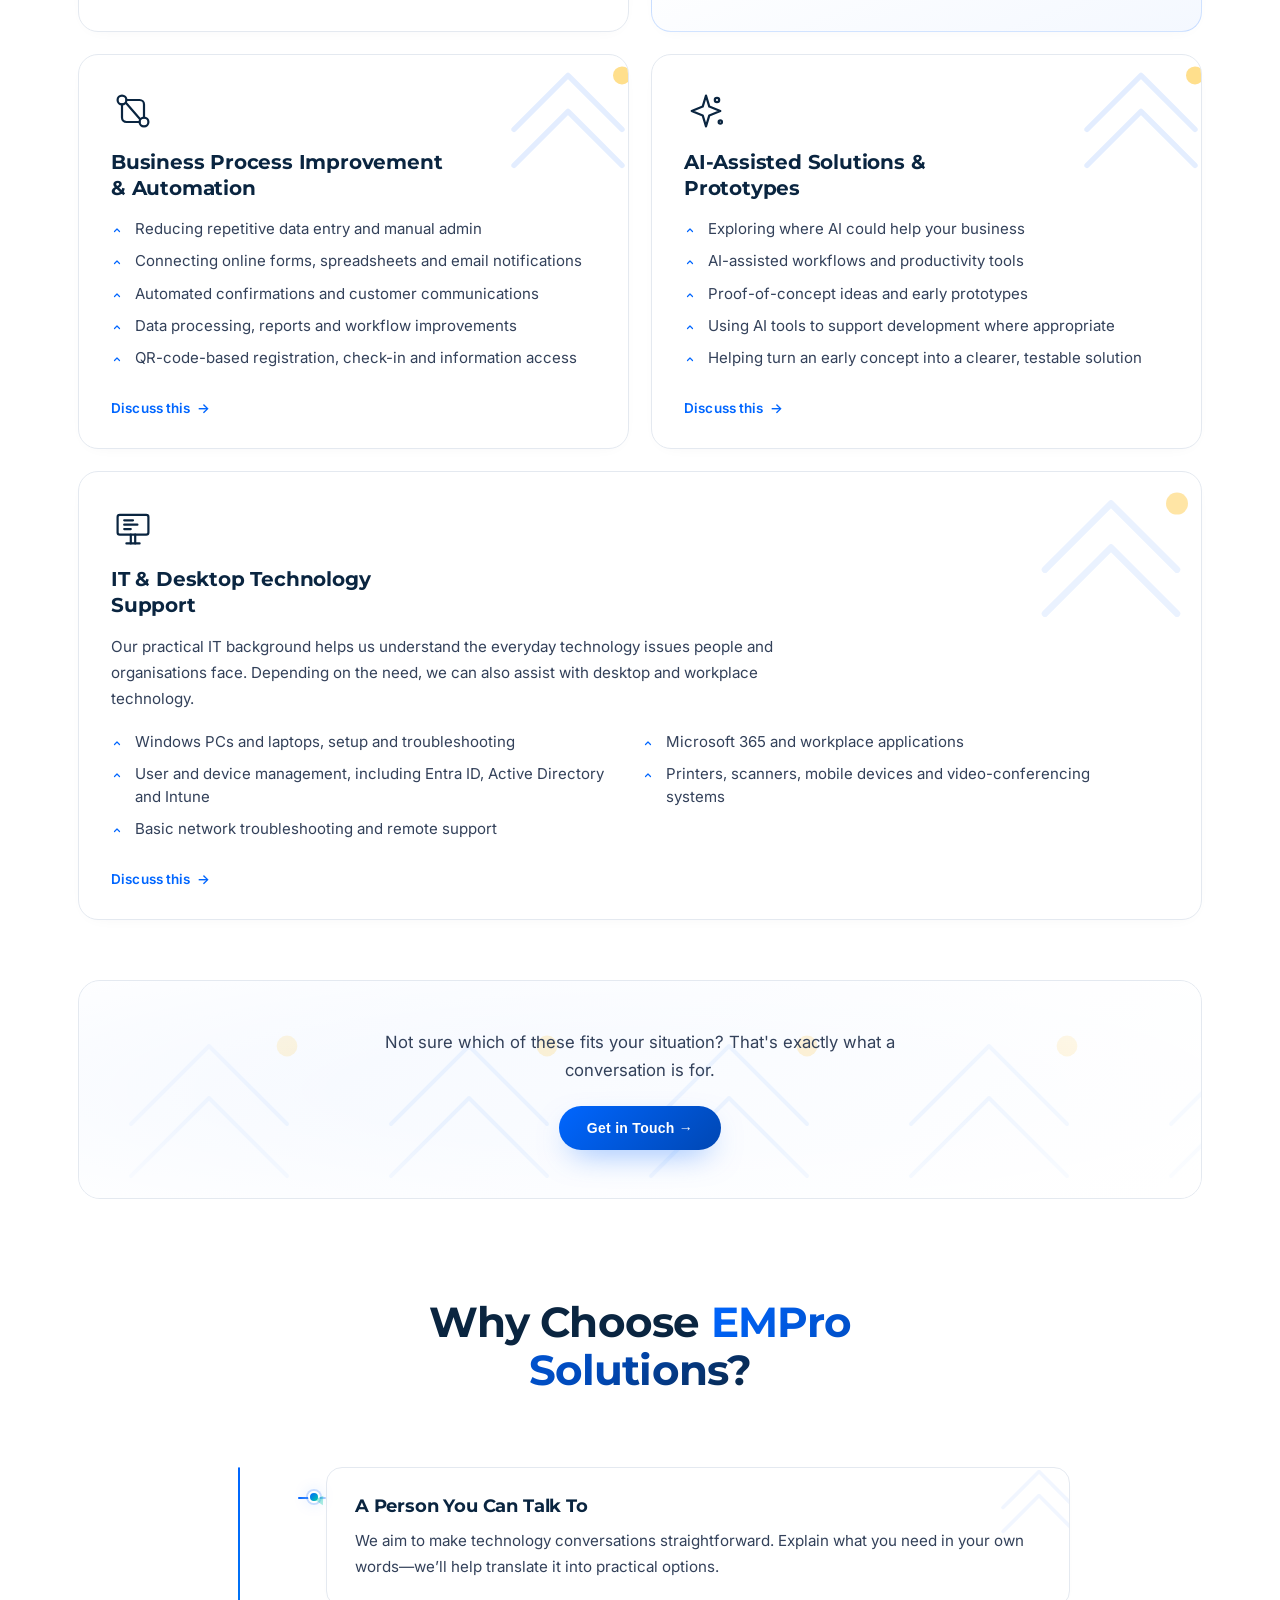
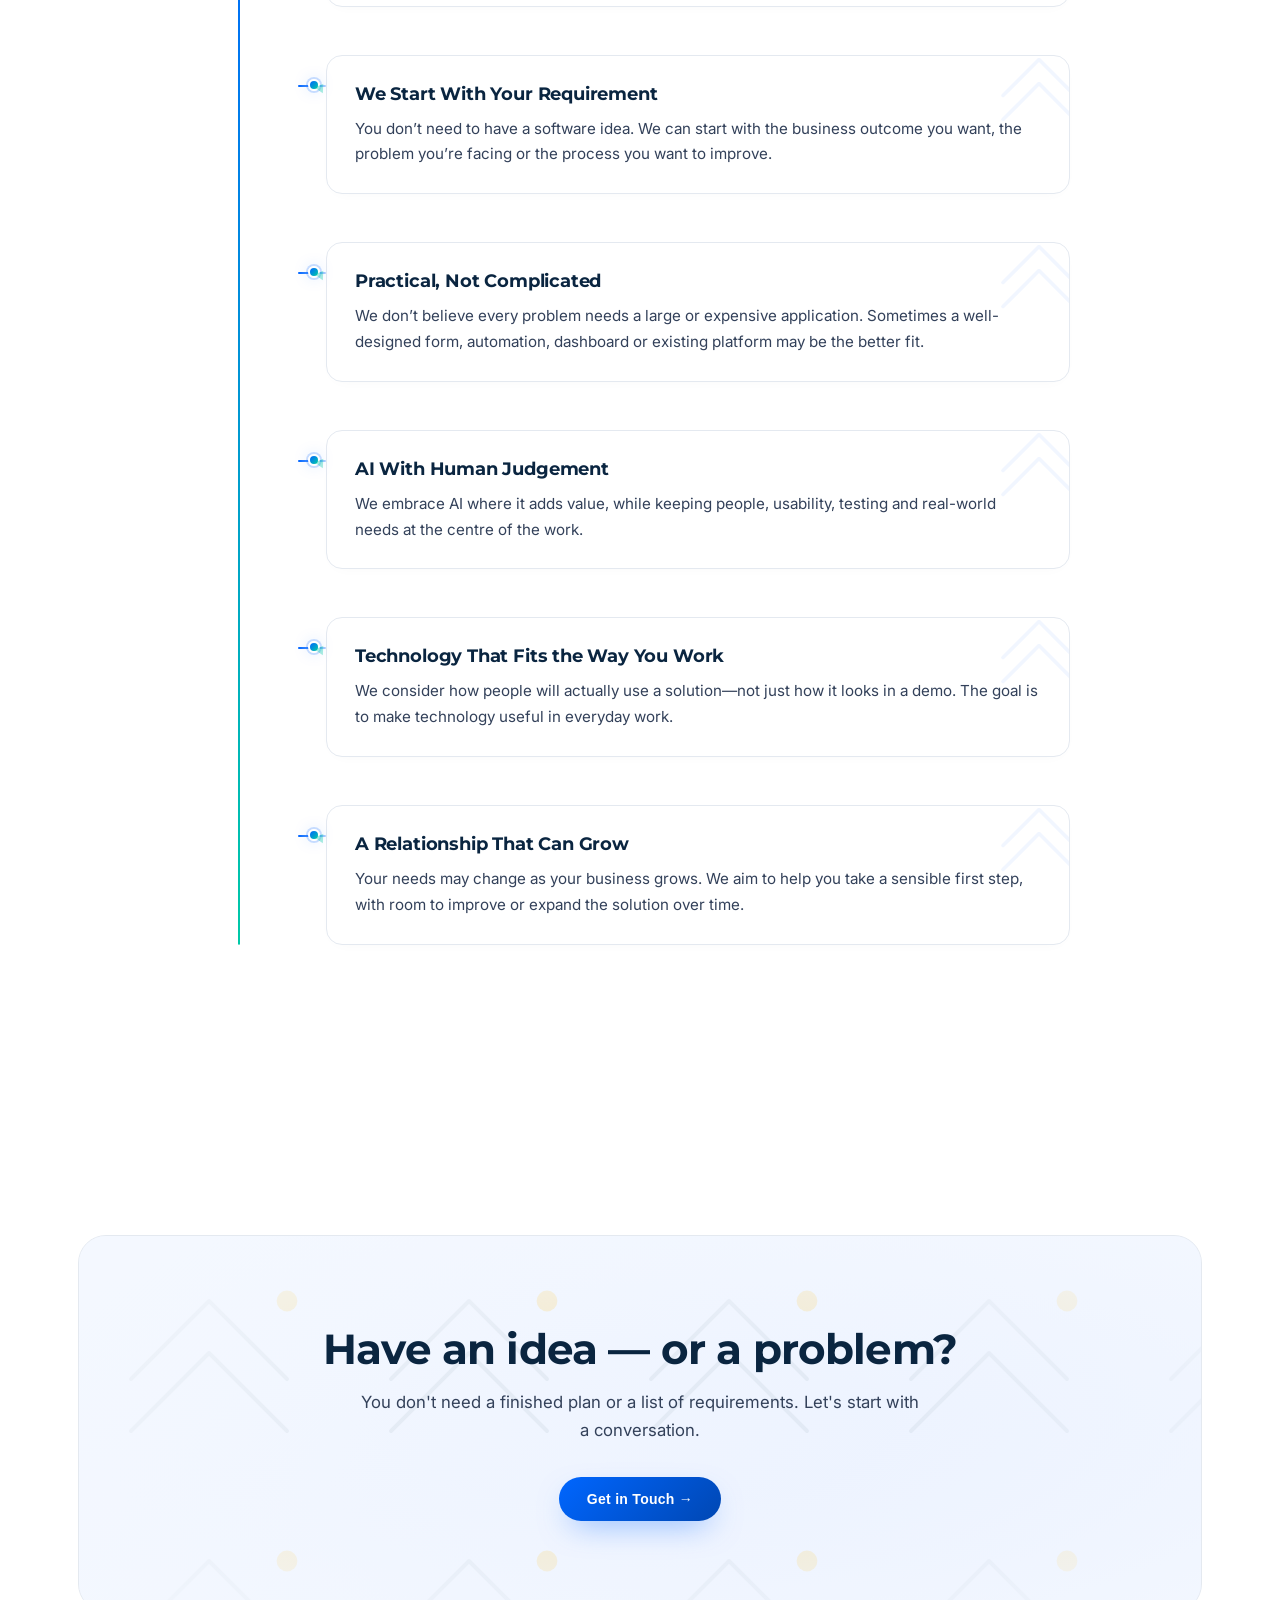
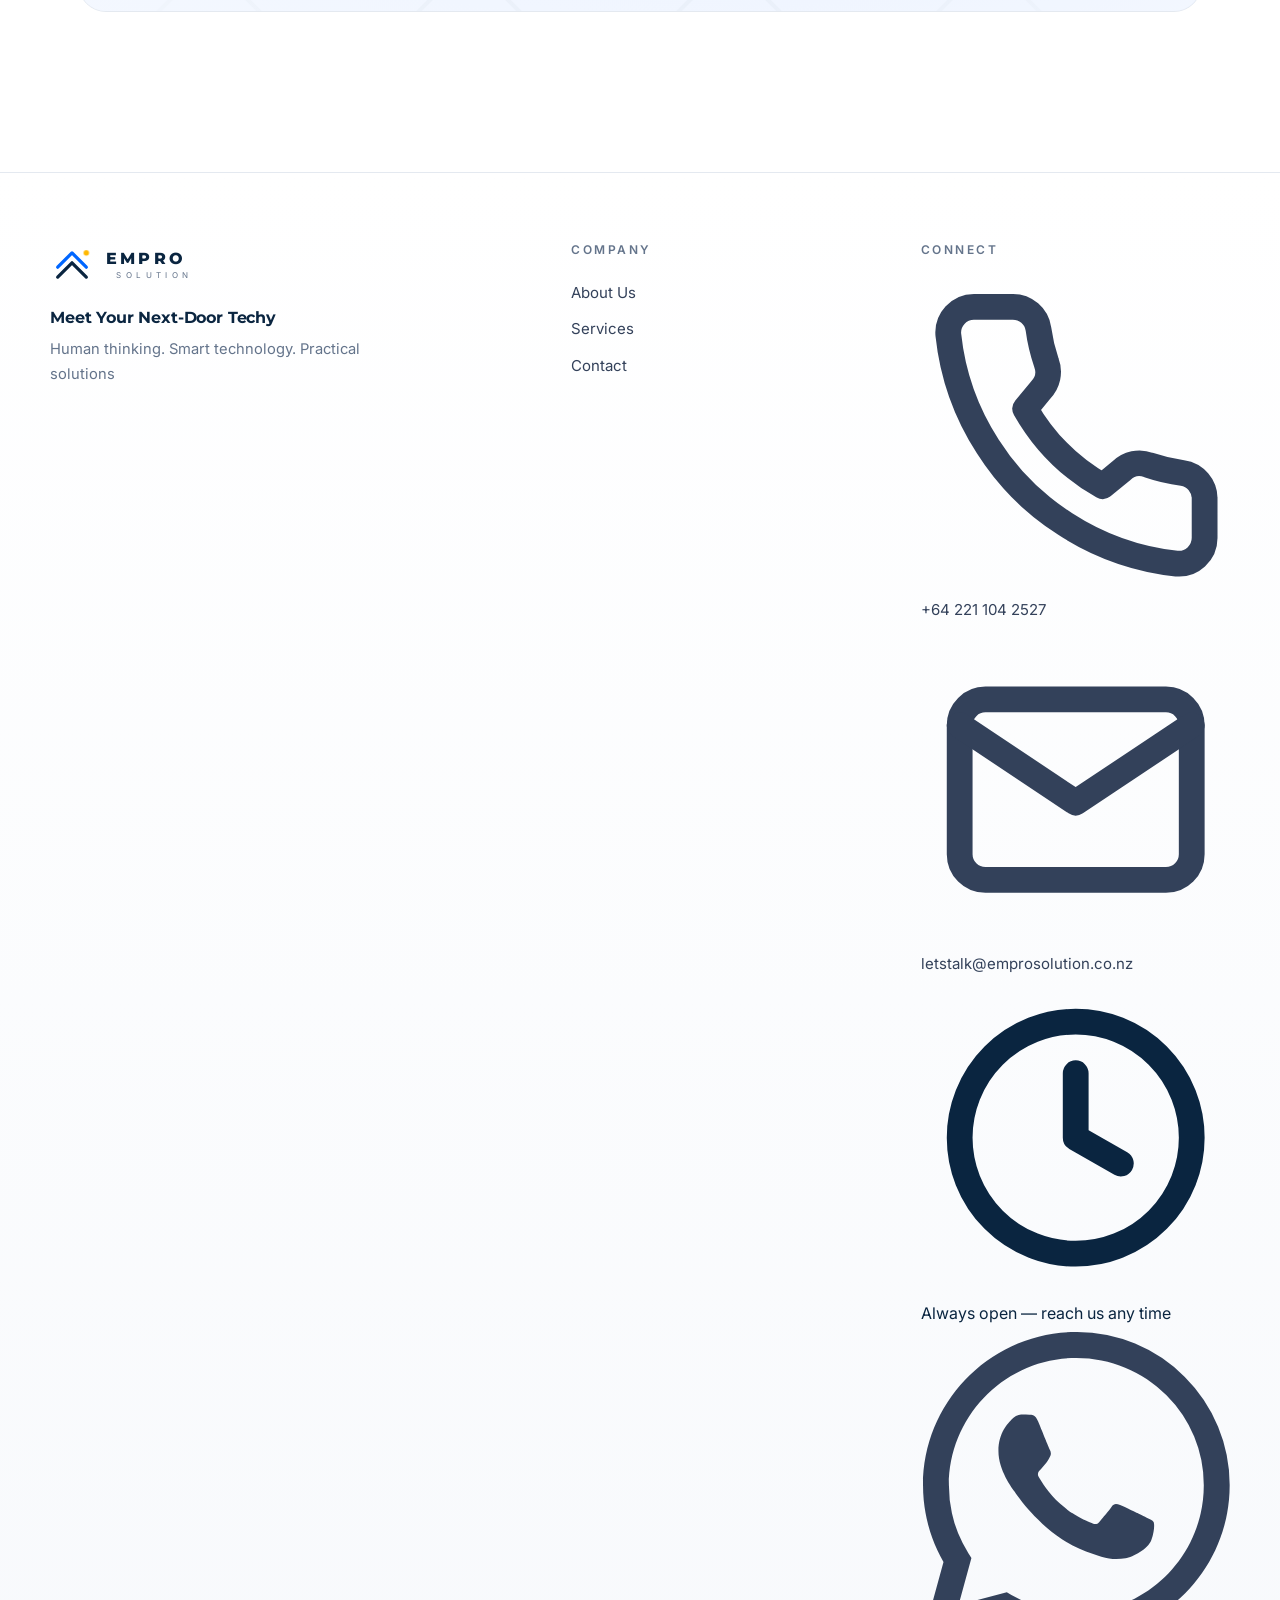
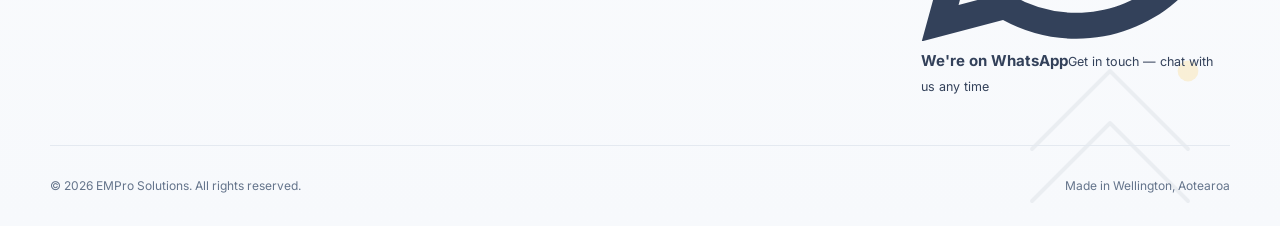
==== commit e1e4acb0: "Update index.html" ====
--- a/index.html
+++ b/index.html
@@ -81,7 +81,6 @@
     <div class="container">
 
       <div class="services-intro reveal">
-        <span class="section-num">01</span>
         <h2>What Can We <span class="gradient-text">Do for You?</span></h2>
         <p class="lead">
           We're not only here to build new ideas. If your business has a requirement,
@@ -95,7 +94,6 @@
 
         <!-- 01 -->
         <article class="tile reveal" data-delay="0">
-          <div class="tile-num">01</div>
           <div class="tile-icon" aria-hidden="true">
             <svg viewBox="0 0 40 40" fill="none" stroke="currentColor" stroke-width="2" stroke-linecap="round" stroke-linejoin="round">
               <rect x="5" y="9" width="30" height="22" rx="3"/>
@@ -121,7 +119,6 @@
 
         <!-- 02 -->
         <article class="tile tile-featured reveal" data-delay="1">
-          <div class="tile-num">02</div>
           <div class="tile-icon" aria-hidden="true">
             <svg viewBox="0 0 40 40" fill="none" stroke="currentColor" stroke-width="2" stroke-linecap="round" stroke-linejoin="round">
               <path d="M15 11 L6 20 L15 29"/>
@@ -145,7 +142,6 @@
 
         <!-- 03 -->
         <article class="tile reveal" data-delay="2">
-          <div class="tile-num">03</div>
           <div class="tile-icon" aria-hidden="true">
             <svg viewBox="0 0 40 40" fill="none" stroke="currentColor" stroke-width="2" stroke-linecap="round" stroke-linejoin="round">
               <circle cx="10" cy="10" r="4"/>
@@ -170,7 +166,6 @@
 
         <!-- 04 -->
         <article class="tile reveal" data-delay="3">
-          <div class="tile-num">04</div>
           <div class="tile-icon" aria-hidden="true">
             <svg viewBox="0 0 40 40" fill="none" stroke="currentColor" stroke-width="2" stroke-linecap="round" stroke-linejoin="round">
               <path d="M20 6 L23 16 L33 20 L23 24 L20 34 L17 24 L7 20 L17 16 Z"/>
@@ -193,7 +188,6 @@
 
         <!-- 05 — Wide -->
         <article class="tile tile-wide reveal" data-delay="4">
-          <div class="tile-num">05</div>
           <div class="tile-icon" aria-hidden="true">
             <svg viewBox="0 0 40 40" fill="none" stroke="currentColor" stroke-width="2" stroke-linecap="round" stroke-linejoin="round">
               <rect x="6" y="8" width="28" height="18" rx="2"/>
@@ -237,7 +231,6 @@
            ============================================================ -->
       <section class="why-section">
         <div class="why-intro reveal">
-          <span class="section-num">02</span>
           <h2>Why Choose <span class="gradient-text">EMPro Solutions?</span></h2>
         </div>
 
@@ -352,7 +345,10 @@
         </div>
         <div>
           <h4>Connect</h4>
-          <a href="mailto:letstalk@emprosolution.co.nz">letstalk@emprosolution.co.nz</a>
+          <a href="tel:+642211042527" class="footer-contact-link"><span class="fc-icon"><svg viewBox="0 0 24 24" fill="none" stroke="currentColor" stroke-width="2" stroke-linecap="round" stroke-linejoin="round" aria-hidden="true"><path d="M22 16.92v3a2 2 0 0 1-2.18 2 19.79 19.79 0 0 1-8.63-3.07 19.5 19.5 0 0 1-6-6 19.79 19.79 0 0 1-3.07-8.67A2 2 0 0 1 4.11 2h3a2 2 0 0 1 2 1.72c.12.9.33 1.78.62 2.63a2 2 0 0 1-.45 2.11L8.09 9.91a16 16 0 0 0 6 6l1.45-1.19a2 2 0 0 1 2.11-.45c.85.29 1.73.5 2.63.62A2 2 0 0 1 22 16.92z"/></svg></span><span>+64 221 104 2527</span></a>
+          <a href="mailto:letstalk@emprosolution.co.nz" class="footer-contact-link"><span class="fc-icon"><svg viewBox="0 0 24 24" fill="none" stroke="currentColor" stroke-width="2" stroke-linecap="round" stroke-linejoin="round" aria-hidden="true"><rect x="3" y="5" width="18" height="14" rx="2"/><path d="M3 7 L12 13 L21 7"/></svg></span><span>letstalk@emprosolution.co.nz</span></a>
+          <span class="footer-contact-link footer-hours"><span class="fc-icon"><svg viewBox="0 0 24 24" fill="none" stroke="currentColor" stroke-width="2" stroke-linecap="round" stroke-linejoin="round" aria-hidden="true"><circle cx="12" cy="12" r="9"/><path d="M12 7 V12 L15.5 14"/></svg></span><span>Always open &mdash; reach us any time</span></span>
+          <a href="https://wa.me/message/Z5NG4WOCKHKFJ1" class="footer-wa-btn" target="_blank" rel="noopener" aria-label="Chat with EMPro Solutions on WhatsApp"><span class="fc-wa-icon"><svg viewBox="0 0 24 24" fill="currentColor" aria-hidden="true"><path d="M17.472 14.382c-.297-.149-1.758-.867-2.03-.967-.273-.099-.471-.148-.67.15-.197.297-.767.966-.94 1.164-.173.199-.347.223-.644.075-.297-.15-1.255-.463-2.39-1.475-.883-.788-1.48-1.761-1.653-2.059-.173-.297-.018-.458.13-.606.134-.133.298-.347.446-.52.149-.174.198-.298.298-.497.099-.198.05-.371-.025-.52-.075-.149-.669-1.612-.916-2.207-.242-.579-.487-.5-.669-.51-.173-.008-.371-.01-.57-.01-.198 0-.52.074-.792.372-.272.297-1.04 1.016-1.04 2.479 0 1.462 1.065 2.875 1.213 3.074.149.198 2.096 3.2 5.077 4.487.709.306 1.262.489 1.694.625.712.227 1.36.195 1.871.118.571-.085 1.758-.719 2.006-1.413.248-.694.248-1.289.173-1.413-.074-.124-.272-.198-.57-.347m-5.421 7.403h-.004a9.87 9.87 0 01-5.031-1.378l-.361-.214-3.741.982.998-3.648-.235-.374a9.86 9.86 0 01-1.51-5.26c.001-5.45 4.436-9.884 9.888-9.884 2.64 0 5.122 1.03 6.988 2.898a9.825 9.825 0 012.893 6.994c-.003 5.45-4.437 9.884-9.885 9.884m8.413-18.297A11.815 11.815 0 0012.05 0C5.495 0 .16 5.335.157 11.892c0 2.096.547 4.142 1.588 5.945L.057 24l6.305-1.654a11.882 11.882 0 005.683 1.448h.005c6.554 0 11.89-5.335 11.893-11.893a11.821 11.821 0 00-3.48-8.413Z"/></svg></span><span class="fc-wa-text"><strong>We're on WhatsApp</strong><small>Get in touch &mdash; chat with us any time</small></span></a>
         </div>
       </div>
     </div>
@@ -391,9 +387,44 @@
             </svg>
           </div>
           <h3 id="contactTitle">Let's talk</h3>
-          <p>Tell us a little about you and what you'd like to build. We'll reply personally.</p>
-        </div>
-
+          <p>Pick the way that suits you best &mdash; we're always available.</p>
+        </div>
+
+        <div class="contact-options" role="tablist" aria-label="How would you like to reach us?">
+          <button type="button" class="contact-opt" role="tab" id="tabCall" data-contact-tab="call" aria-selected="false" aria-controls="panelCall">
+            <span class="contact-opt-icon"><svg viewBox="0 0 24 24" fill="none" stroke="currentColor" stroke-width="2" stroke-linecap="round" stroke-linejoin="round" aria-hidden="true"><path d="M22 16.92v3a2 2 0 0 1-2.18 2 19.79 19.79 0 0 1-8.63-3.07 19.5 19.5 0 0 1-6-6 19.79 19.79 0 0 1-3.07-8.67A2 2 0 0 1 4.11 2h3a2 2 0 0 1 2 1.72c.12.9.33 1.78.62 2.63a2 2 0 0 1-.45 2.11L8.09 9.91a16 16 0 0 0 6 6l1.45-1.19a2 2 0 0 1 2.11-.45c.85.29 1.73.5 2.63.62A2 2 0 0 1 22 16.92z"/></svg></span><span>Call</span>
+          </button>
+          <button type="button" class="contact-opt" role="tab" id="tabWhatsapp" data-contact-tab="whatsapp" aria-selected="false" aria-controls="panelWhatsapp">
+            <span class="contact-opt-icon"><svg viewBox="0 0 24 24" fill="currentColor" aria-hidden="true"><path d="M17.472 14.382c-.297-.149-1.758-.867-2.03-.967-.273-.099-.471-.148-.67.15-.197.297-.767.966-.94 1.164-.173.199-.347.223-.644.075-.297-.15-1.255-.463-2.39-1.475-.883-.788-1.48-1.761-1.653-2.059-.173-.297-.018-.458.13-.606.134-.133.298-.347.446-.52.149-.174.198-.298.298-.497.099-.198.05-.371-.025-.52-.075-.149-.669-1.612-.916-2.207-.242-.579-.487-.5-.669-.51-.173-.008-.371-.01-.57-.01-.198 0-.52.074-.792.372-.272.297-1.04 1.016-1.04 2.479 0 1.462 1.065 2.875 1.213 3.074.149.198 2.096 3.2 5.077 4.487.709.306 1.262.489 1.694.625.712.227 1.36.195 1.871.118.571-.085 1.758-.719 2.006-1.413.248-.694.248-1.289.173-1.413-.074-.124-.272-.198-.57-.347m-5.421 7.403h-.004a9.87 9.87 0 01-5.031-1.378l-.361-.214-3.741.982.998-3.648-.235-.374a9.86 9.86 0 01-1.51-5.26c.001-5.45 4.436-9.884 9.888-9.884 2.64 0 5.122 1.03 6.988 2.898a9.825 9.825 0 012.893 6.994c-.003 5.45-4.437 9.884-9.885 9.884m8.413-18.297A11.815 11.815 0 0012.05 0C5.495 0 .16 5.335.157 11.892c0 2.096.547 4.142 1.588 5.945L.057 24l6.305-1.654a11.882 11.882 0 005.683 1.448h.005c6.554 0 11.89-5.335 11.893-11.893a11.821 11.821 0 00-3.48-8.413Z"/></svg></span><span>WhatsApp</span>
+          </button>
+          <button type="button" class="contact-opt is-active" role="tab" id="tabEmail" data-contact-tab="email" aria-selected="true" aria-controls="panelEmail">
+            <span class="contact-opt-icon"><svg viewBox="0 0 24 24" fill="none" stroke="currentColor" stroke-width="2" stroke-linecap="round" stroke-linejoin="round" aria-hidden="true"><rect x="3" y="5" width="18" height="14" rx="2"/><path d="M3 7 L12 13 L21 7"/></svg></span><span>Email</span>
+          </button>
+        </div>
+
+        <!-- ===== CALL PANEL ===== -->
+        <div class="contact-panel" id="panelCall" data-panel="call" role="tabpanel" aria-labelledby="tabCall" hidden>
+          <div class="contact-card">
+            <div class="contact-card-icon"><svg viewBox="0 0 24 24" fill="none" stroke="currentColor" stroke-width="2" stroke-linecap="round" stroke-linejoin="round" aria-hidden="true"><path d="M22 16.92v3a2 2 0 0 1-2.18 2 19.79 19.79 0 0 1-8.63-3.07 19.5 19.5 0 0 1-6-6 19.79 19.79 0 0 1-3.07-8.67A2 2 0 0 1 4.11 2h3a2 2 0 0 1 2 1.72c.12.9.33 1.78.62 2.63a2 2 0 0 1-.45 2.11L8.09 9.91a16 16 0 0 0 6 6l1.45-1.19a2 2 0 0 1 2.11-.45c.85.29 1.73.5 2.63.62A2 2 0 0 1 22 16.92z"/></svg></div>
+            <h4>Give us a call</h4>
+            <a class="contact-card-value" href="tel:+642211042527">+64 221 104 2527</a>
+            <p>Always open &mdash; call us any time.</p>
+            <a class="btn btn-primary" href="tel:+642211042527">Call now</a>
+          </div>
+        </div>
+
+        <!-- ===== WHATSAPP PANEL ===== -->
+        <div class="contact-panel" id="panelWhatsapp" data-panel="whatsapp" role="tabpanel" aria-labelledby="tabWhatsapp" hidden>
+          <div class="contact-card contact-card-wa">
+            <div class="contact-card-icon"><svg viewBox="0 0 24 24" fill="currentColor" aria-hidden="true"><path d="M17.472 14.382c-.297-.149-1.758-.867-2.03-.967-.273-.099-.471-.148-.67.15-.197.297-.767.966-.94 1.164-.173.199-.347.223-.644.075-.297-.15-1.255-.463-2.39-1.475-.883-.788-1.48-1.761-1.653-2.059-.173-.297-.018-.458.13-.606.134-.133.298-.347.446-.52.149-.174.198-.298.298-.497.099-.198.05-.371-.025-.52-.075-.149-.669-1.612-.916-2.207-.242-.579-.487-.5-.669-.51-.173-.008-.371-.01-.57-.01-.198 0-.52.074-.792.372-.272.297-1.04 1.016-1.04 2.479 0 1.462 1.065 2.875 1.213 3.074.149.198 2.096 3.2 5.077 4.487.709.306 1.262.489 1.694.625.712.227 1.36.195 1.871.118.571-.085 1.758-.719 2.006-1.413.248-.694.248-1.289.173-1.413-.074-.124-.272-.198-.57-.347m-5.421 7.403h-.004a9.87 9.87 0 01-5.031-1.378l-.361-.214-3.741.982.998-3.648-.235-.374a9.86 9.86 0 01-1.51-5.26c.001-5.45 4.436-9.884 9.888-9.884 2.64 0 5.122 1.03 6.988 2.898a9.825 9.825 0 012.893 6.994c-.003 5.45-4.437 9.884-9.885 9.884m8.413-18.297A11.815 11.815 0 0012.05 0C5.495 0 .16 5.335.157 11.892c0 2.096.547 4.142 1.588 5.945L.057 24l6.305-1.654a11.882 11.882 0 005.683 1.448h.005c6.554 0 11.89-5.335 11.893-11.893a11.821 11.821 0 00-3.48-8.413Z"/></svg></div>
+            <h4>We're available on WhatsApp</h4>
+            <p>Get in touch on WhatsApp &mdash; send us a message any time and we'll reply personally.</p>
+            <a class="btn btn-wa" href="https://wa.me/message/Z5NG4WOCKHKFJ1" target="_blank" rel="noopener">Chat on WhatsApp</a>
+          </div>
+        </div>
+
+        <!-- ===== EMAIL PANEL (form) ===== -->
+        <div class="contact-panel" id="panelEmail" data-panel="email" role="tabpanel" aria-labelledby="tabEmail">
         <form class="contact-form" id="contactForm" action="https://formsubmit.co/letstalk@emprosolution.co.nz" method="POST" novalidate>
 
           <input type="hidden" name="_subject" value="New enquiry from EMPro Solutions website" />
@@ -447,6 +478,7 @@
             </button>
           </div>
         </form>
+        </div>
       </div>
 
       <!-- ===== THANK YOU VIEW ===== -->
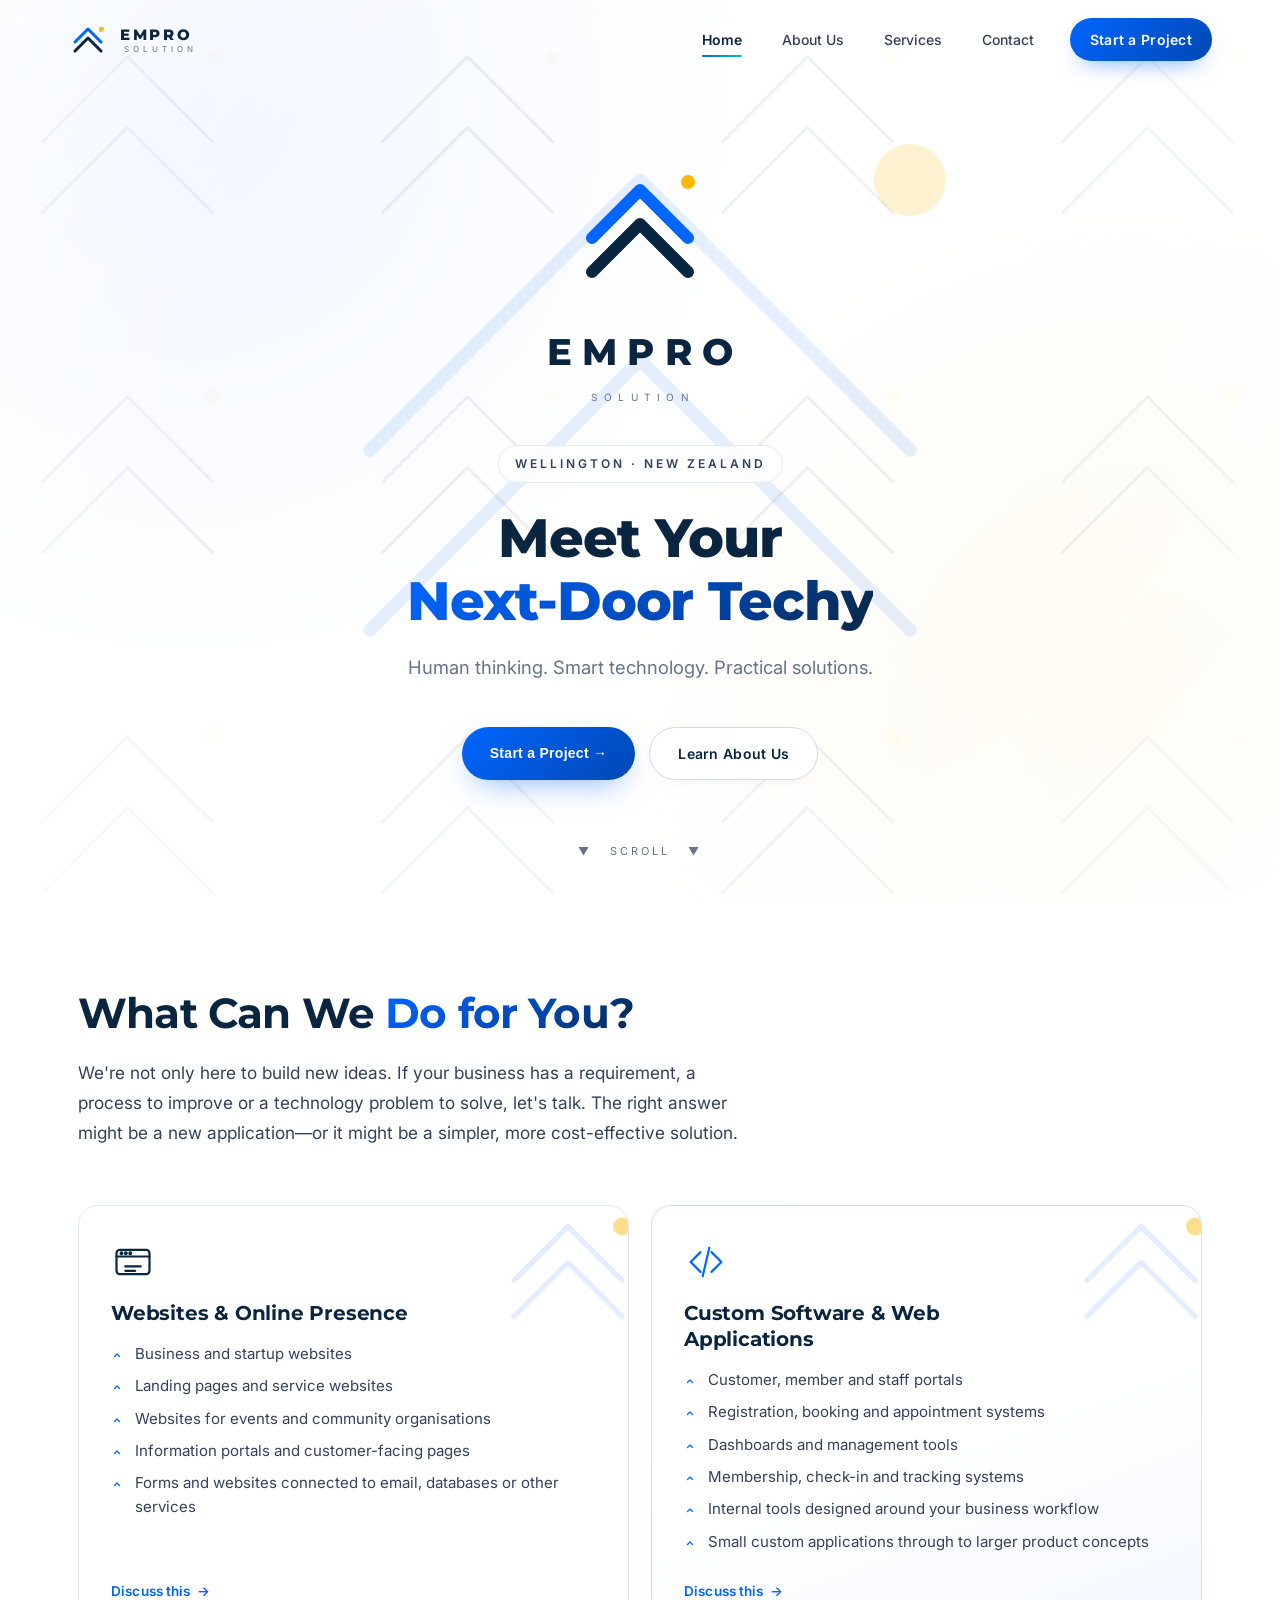
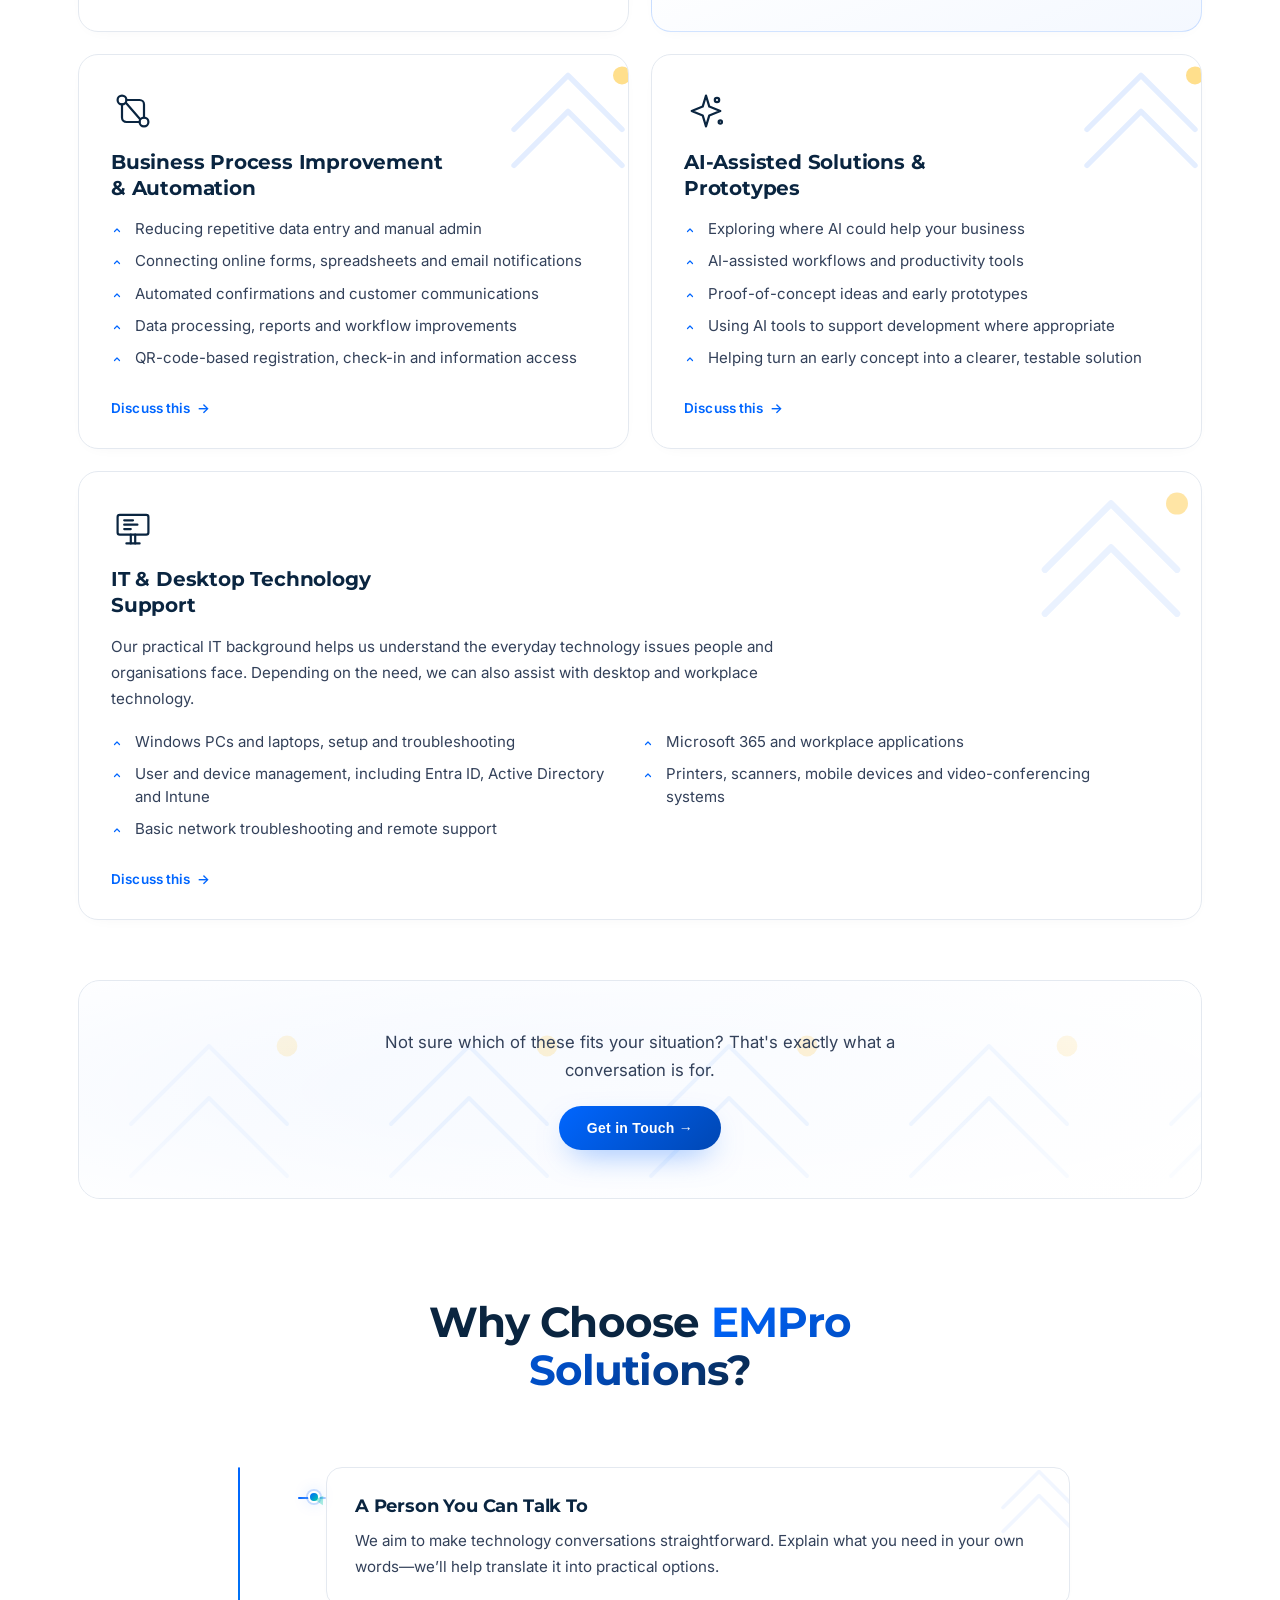
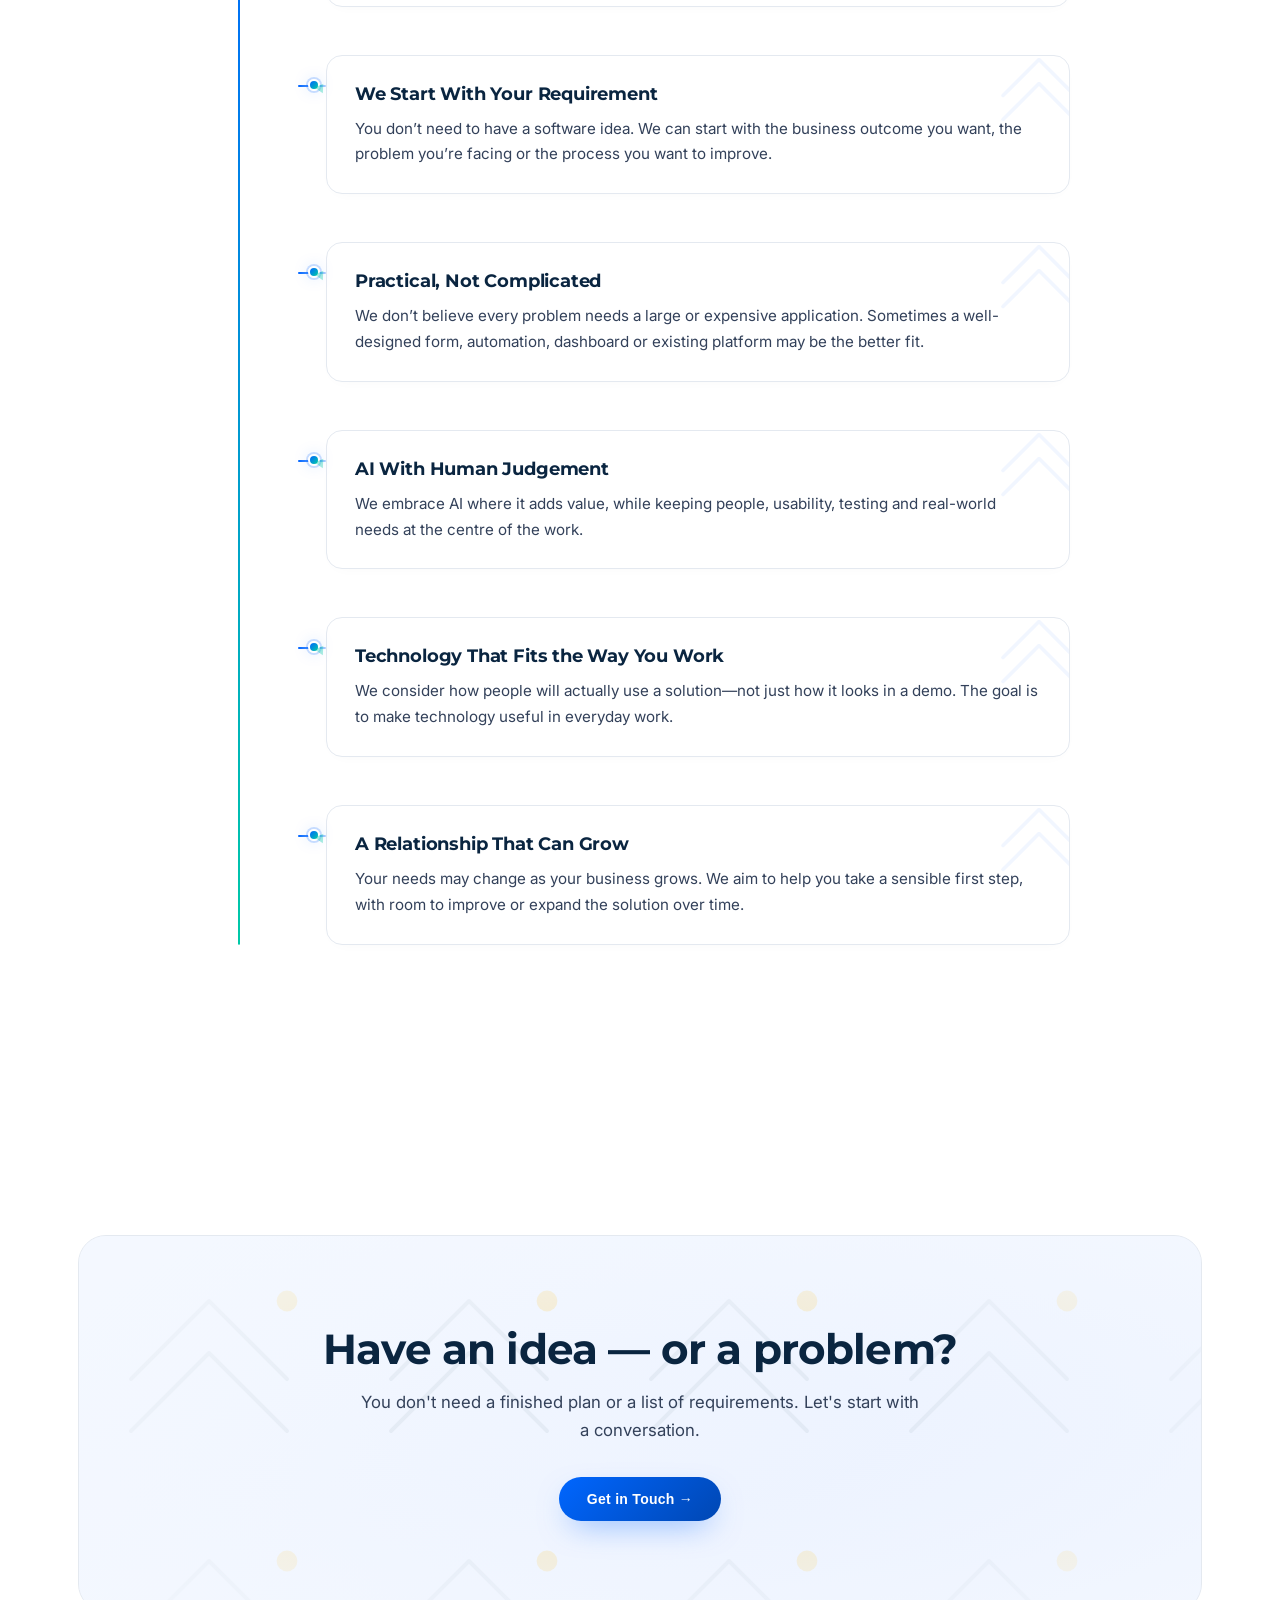
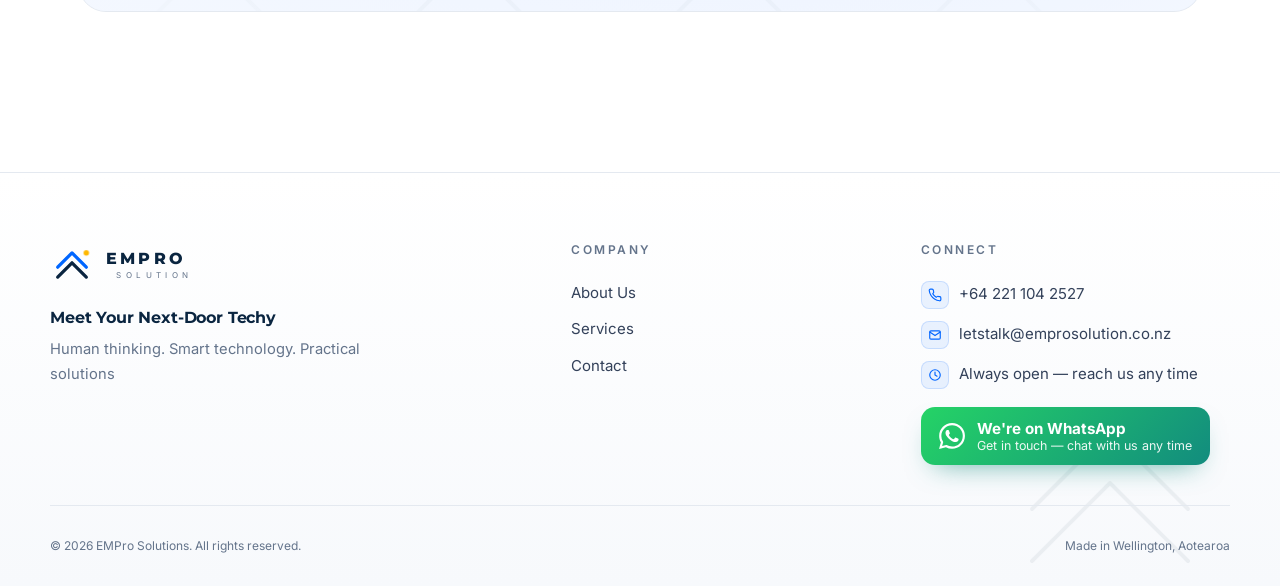
==== commit 2a5429ba: "Update index.html" ====
--- a/index.html
+++ b/index.html
@@ -3,8 +3,10 @@
 <head>
   <meta charset="UTF-8" />
   <meta name="viewport" content="width=device-width, initial-scale=1.0" />
-  <title>EMPro Solutions — Meet Your Next-Door Techy</title>
-  <meta name="description" content="Wellington-based startup helping people and businesses make technology work for them. Human thinking. Smart technology. Practical solutions." />
+<title>EMPro Solution | Software &amp; App Developers Wellington</title>
+  <meta name="description" content="Meet Your Next-Door Techy. EMPro Solution provides affordable custom software, mobile apps, web applications and desktop IT support in Wellington, New Zealand." />
+  <link rel="canonical" href="https://emprosolution.co.nz/" />
+  <meta name="robots" content="index, follow" />
   <link rel="preconnect" href="https://fonts.googleapis.com">
   <link rel="preconnect" href="https://fonts.gstatic.com" crossorigin>
   <link href="https://fonts.googleapis.com/css2?family=Inter:wght@400;500;600;700&family=Montserrat:wght@700;800&display=swap" rel="stylesheet">
--- a/css/style.css
+++ b/css/style.css
@@ -1919,3 +1919,159 @@
   color: var(--navy);
   margin-bottom: 6px;
 }
+
+/* =========================================================
+   FOOTER — Contact details, hours & WhatsApp
+   ========================================================= */
+.footer-cols a.footer-contact-link,
+.footer-cols .footer-contact-link {
+  display: flex;
+  align-items: center;
+  gap: 10px;
+  color: var(--text-soft);
+  font-size: 0.94rem;
+  padding: 6px 0;
+}
+.footer-hours { cursor: default; }
+.fc-icon {
+  display: inline-flex;
+  align-items: center;
+  justify-content: center;
+  width: 28px;
+  height: 28px;
+  flex-shrink: 0;
+  border-radius: 8px;
+  color: var(--accent);
+  background: rgba(0, 102, 255, 0.08);
+  border: 1px solid rgba(0, 102, 255, 0.15);
+}
+.fc-icon svg { width: 14px; height: 14px; }
+
+.footer-cols a.footer-wa-btn {
+  display: inline-flex;
+  align-items: center;
+  gap: 12px;
+  margin-top: 12px;
+  padding: 12px 18px;
+  border-radius: 14px;
+  background: linear-gradient(135deg, #25d366, #128c7e);
+  color: #ffffff;
+  box-shadow: 0 12px 28px -14px rgba(18, 140, 126, 0.7);
+  transition: transform 0.25s ease, box-shadow 0.25s ease;
+}
+.footer-cols a.footer-wa-btn:hover {
+  color: #ffffff;
+  transform: translateY(-2px);
+  box-shadow: 0 18px 34px -14px rgba(18, 140, 126, 0.85);
+}
+.fc-wa-icon { display: inline-flex; width: 26px; height: 26px; flex-shrink: 0; }
+.fc-wa-icon svg { width: 100%; height: 100%; }
+.fc-wa-text { display: flex; flex-direction: column; line-height: 1.25; }
+.fc-wa-text strong { font-size: 0.95rem; font-weight: 700; }
+.fc-wa-text small { font-size: 0.78rem; opacity: 0.92; }
+
+/* =========================================================
+   CONTACT MODAL — Call / WhatsApp / Email options
+   ========================================================= */
+.modal-card { overflow-x: hidden; overflow-y: auto; }
+
+.contact-options {
+  display: grid;
+  grid-template-columns: repeat(3, 1fr);
+  gap: 8px;
+  margin-bottom: 18px;
+  padding: 5px;
+  background: var(--bg-soft);
+  border: 1px solid var(--border);
+  border-radius: 14px;
+}
+.contact-opt {
+  display: inline-flex;
+  align-items: center;
+  justify-content: center;
+  gap: 8px;
+  padding: 10px 8px;
+  border: 1px solid transparent;
+  border-radius: 10px;
+  background: transparent;
+  font-family: inherit;
+  font-size: 13.5px;
+  font-weight: 600;
+  color: var(--text-soft);
+  cursor: pointer;
+  transition: background 0.25s ease, color 0.25s ease, box-shadow 0.25s ease, border-color 0.25s ease;
+}
+.contact-opt:hover { color: var(--accent); }
+.contact-opt.is-active {
+  background: #ffffff;
+  color: var(--accent);
+  border-color: var(--border);
+  box-shadow: 0 6px 16px -8px rgba(10, 37, 64, 0.22);
+}
+.contact-opt-icon { display: inline-flex; width: 16px; height: 16px; }
+.contact-opt-icon svg { width: 100%; height: 100%; }
+
+.contact-panel[hidden] { display: none; }
+
+.contact-card {
+  text-align: center;
+  padding: 22px 12px 10px;
+}
+.contact-card-icon {
+  width: 60px;
+  height: 60px;
+  margin: 0 auto 14px;
+  display: flex;
+  align-items: center;
+  justify-content: center;
+  border-radius: 50%;
+  color: var(--accent);
+  background: rgba(0, 102, 255, 0.08);
+  border: 1px solid rgba(0, 102, 255, 0.18);
+}
+.contact-card-icon svg { width: 26px; height: 26px; }
+.contact-card-wa .contact-card-icon {
+  color: #128c7e;
+  background: rgba(37, 211, 102, 0.12);
+  border-color: rgba(37, 211, 102, 0.35);
+}
+.contact-card h4 {
+  font-size: 1.15rem;
+  color: var(--navy);
+  margin-bottom: 8px;
+}
+.contact-card-value {
+  display: inline-block;
+  font-family: 'Montserrat', 'Inter', sans-serif;
+  font-weight: 800;
+  font-size: 1.5rem;
+  letter-spacing: -0.01em;
+  color: var(--navy);
+  margin-bottom: 8px;
+  transition: color 0.25s ease;
+}
+.contact-card-value:hover { color: var(--accent); }
+.contact-card p {
+  font-size: 0.92rem;
+  color: var(--text-soft);
+  max-width: 360px;
+  margin: 0 auto 20px;
+  line-height: 1.6;
+}
+
+.btn-wa {
+  background: linear-gradient(135deg, #25d366, #128c7e);
+  color: #ffffff;
+  box-shadow: 0 12px 32px -12px rgba(18, 140, 126, 0.6);
+}
+.btn-wa:hover {
+  transform: translateY(-2px);
+  box-shadow: 0 18px 40px -12px rgba(18, 140, 126, 0.8);
+}
+
+@media (max-width: 640px) {
+  .contact-options { margin-bottom: 14px; }
+  .contact-opt { font-size: 12.5px; padding: 9px 6px; gap: 6px; }
+  .contact-card { padding: 14px 6px 6px; }
+  .contact-card-value { font-size: 1.3rem; }
+}
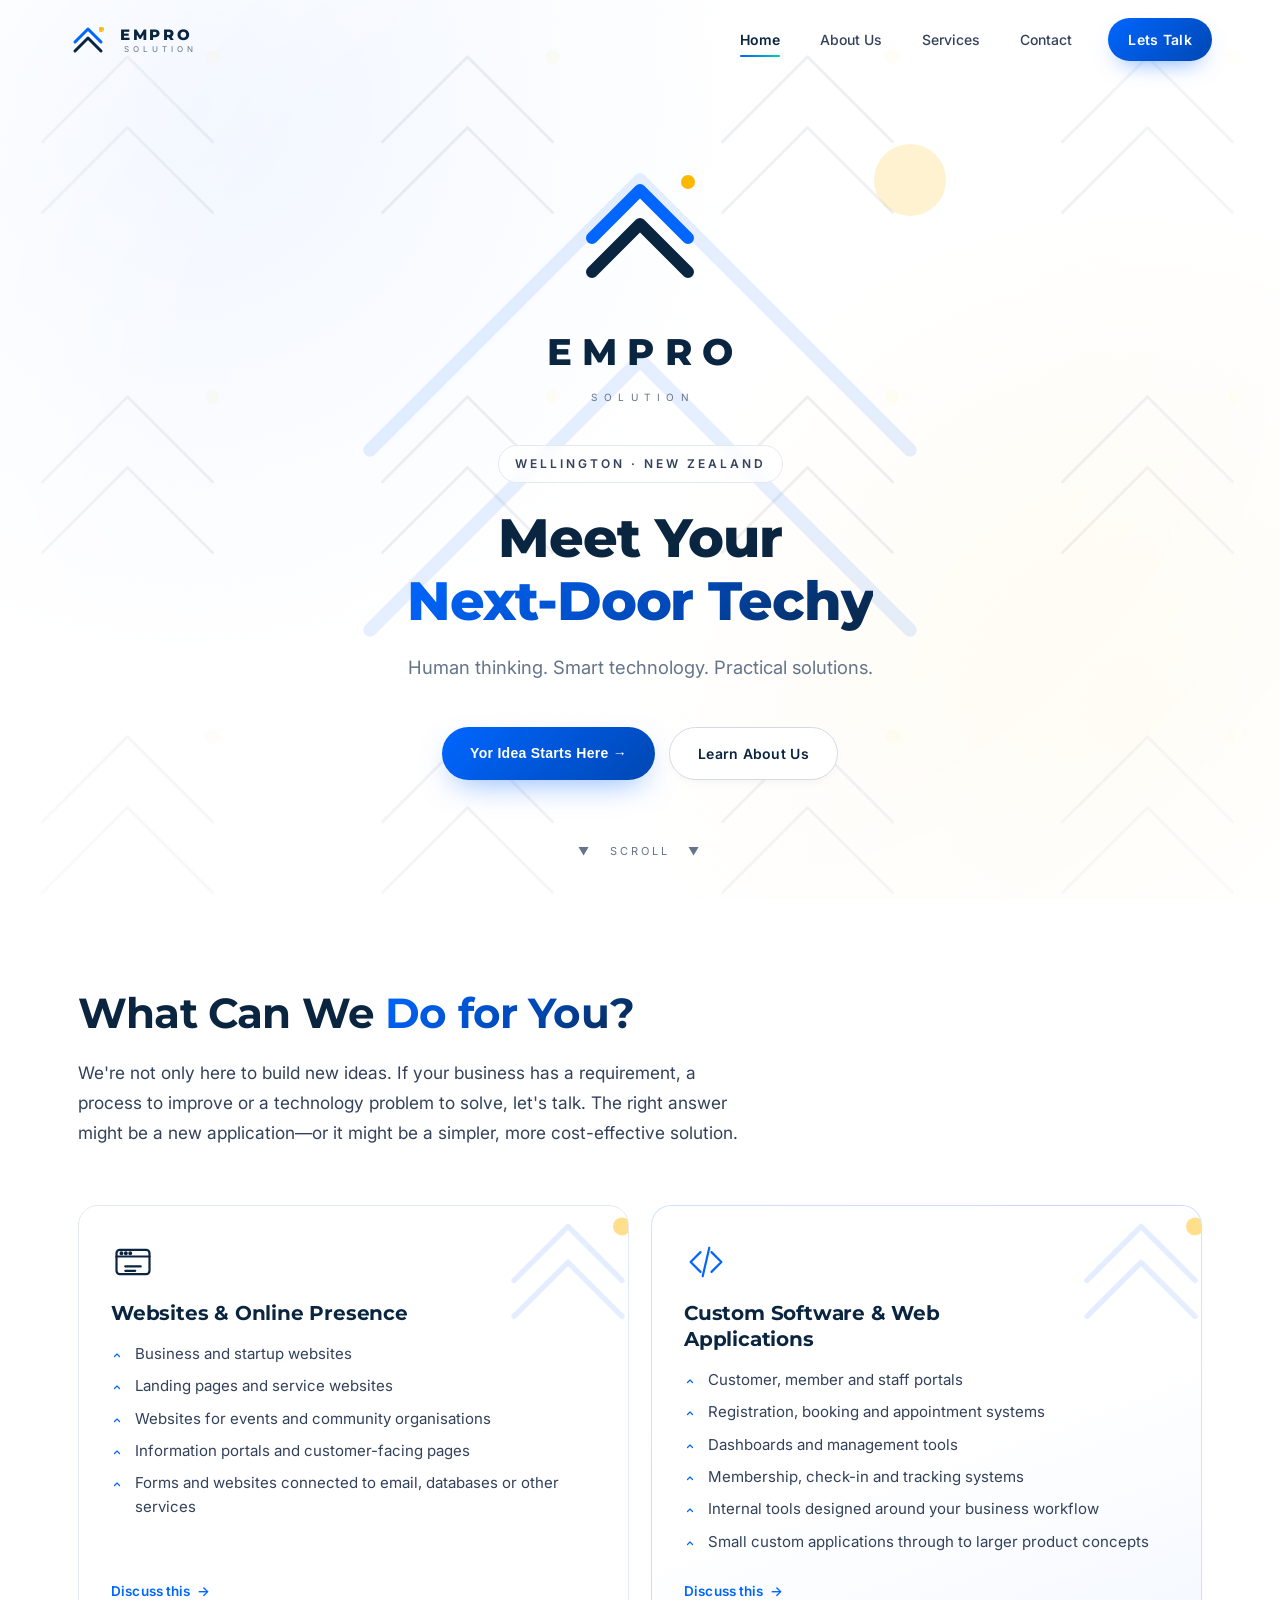
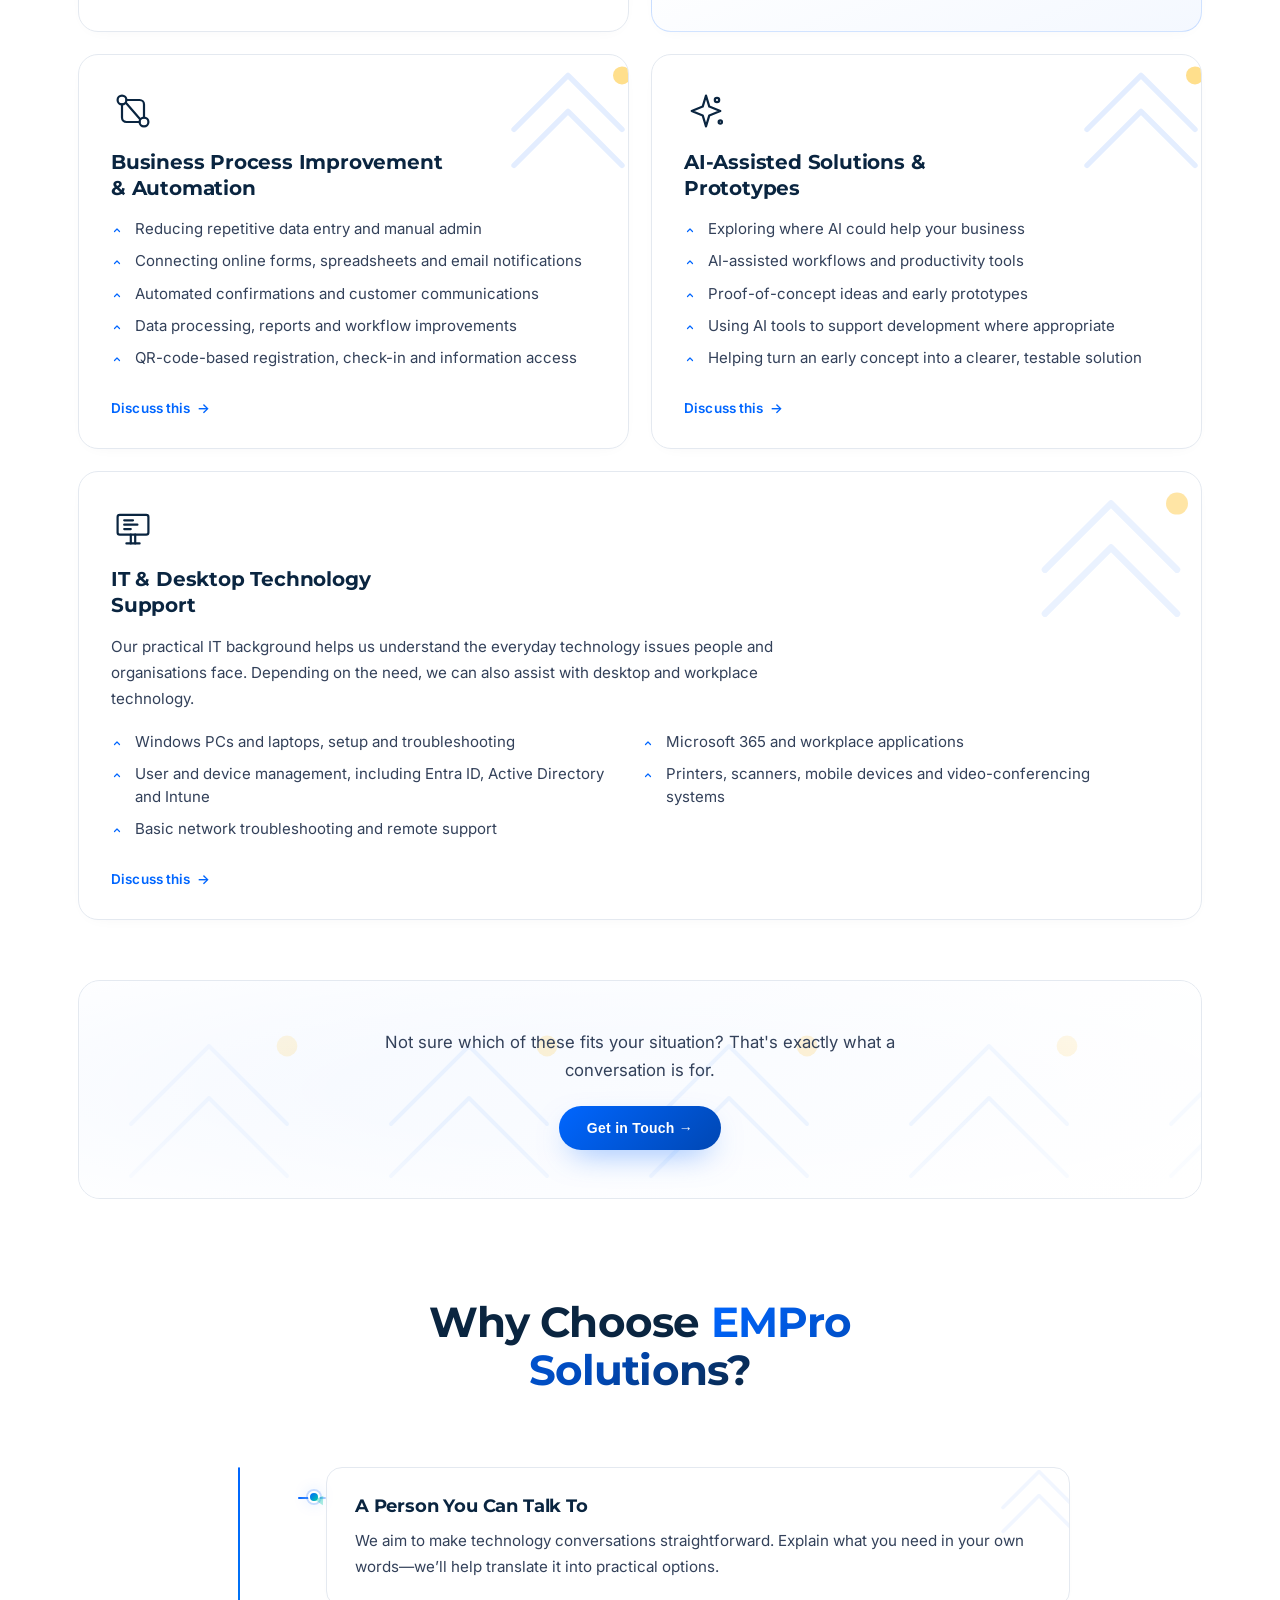
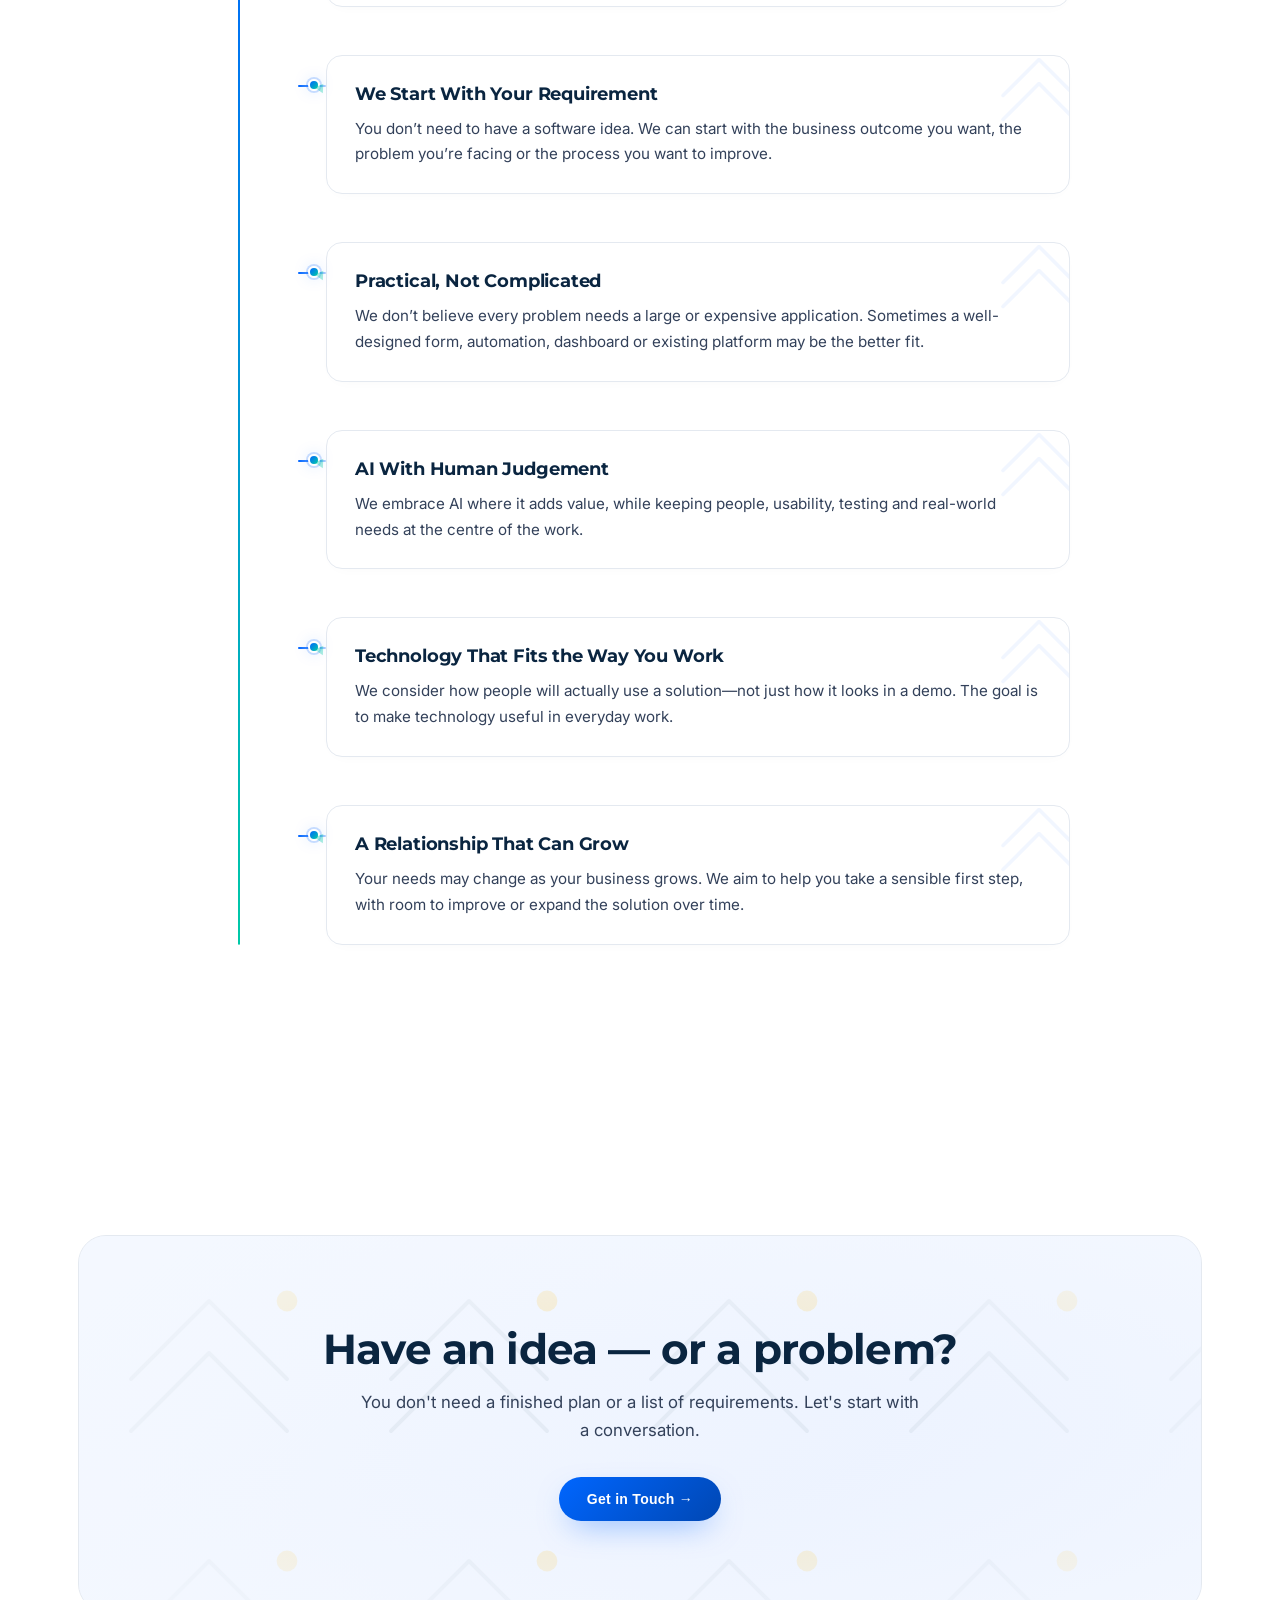
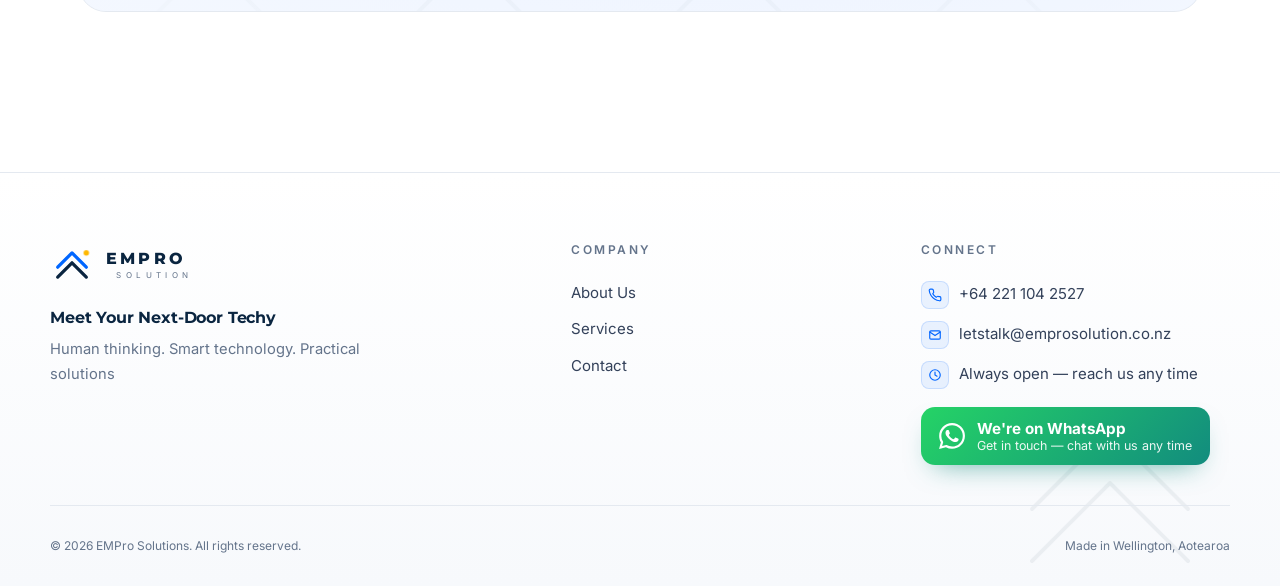
==== commit eeef6c2e: "Update index.html" ====
--- a/index.html
+++ b/index.html
@@ -39,7 +39,7 @@
         <a href="about.html" class="nav-link">About Us</a>
         <a href="#services" class="nav-link">Services</a>
         <a href="#contact" class="nav-link">Contact</a>
-        <a href="#" class="nav-cta" data-open-contact>Start a Project</a>
+        <a href="#" class="nav-cta" data-open-contact>Lets Talk</a>
       </nav>
     </div>
   </header>
@@ -68,7 +68,7 @@
       <p class="tagline">Human thinking. Smart technology. Practical solutions.</p>
 
       <div class="hero-cta">
-        <button type="button" class="btn btn-primary" data-open-contact>Start a Project →</button>
+        <button type="button" class="btn btn-primary" data-open-contact>Yor Idea Starts Here →</button>
         <a href="about.html" class="btn btn-ghost">Learn About Us</a>
       </div>
     </div>
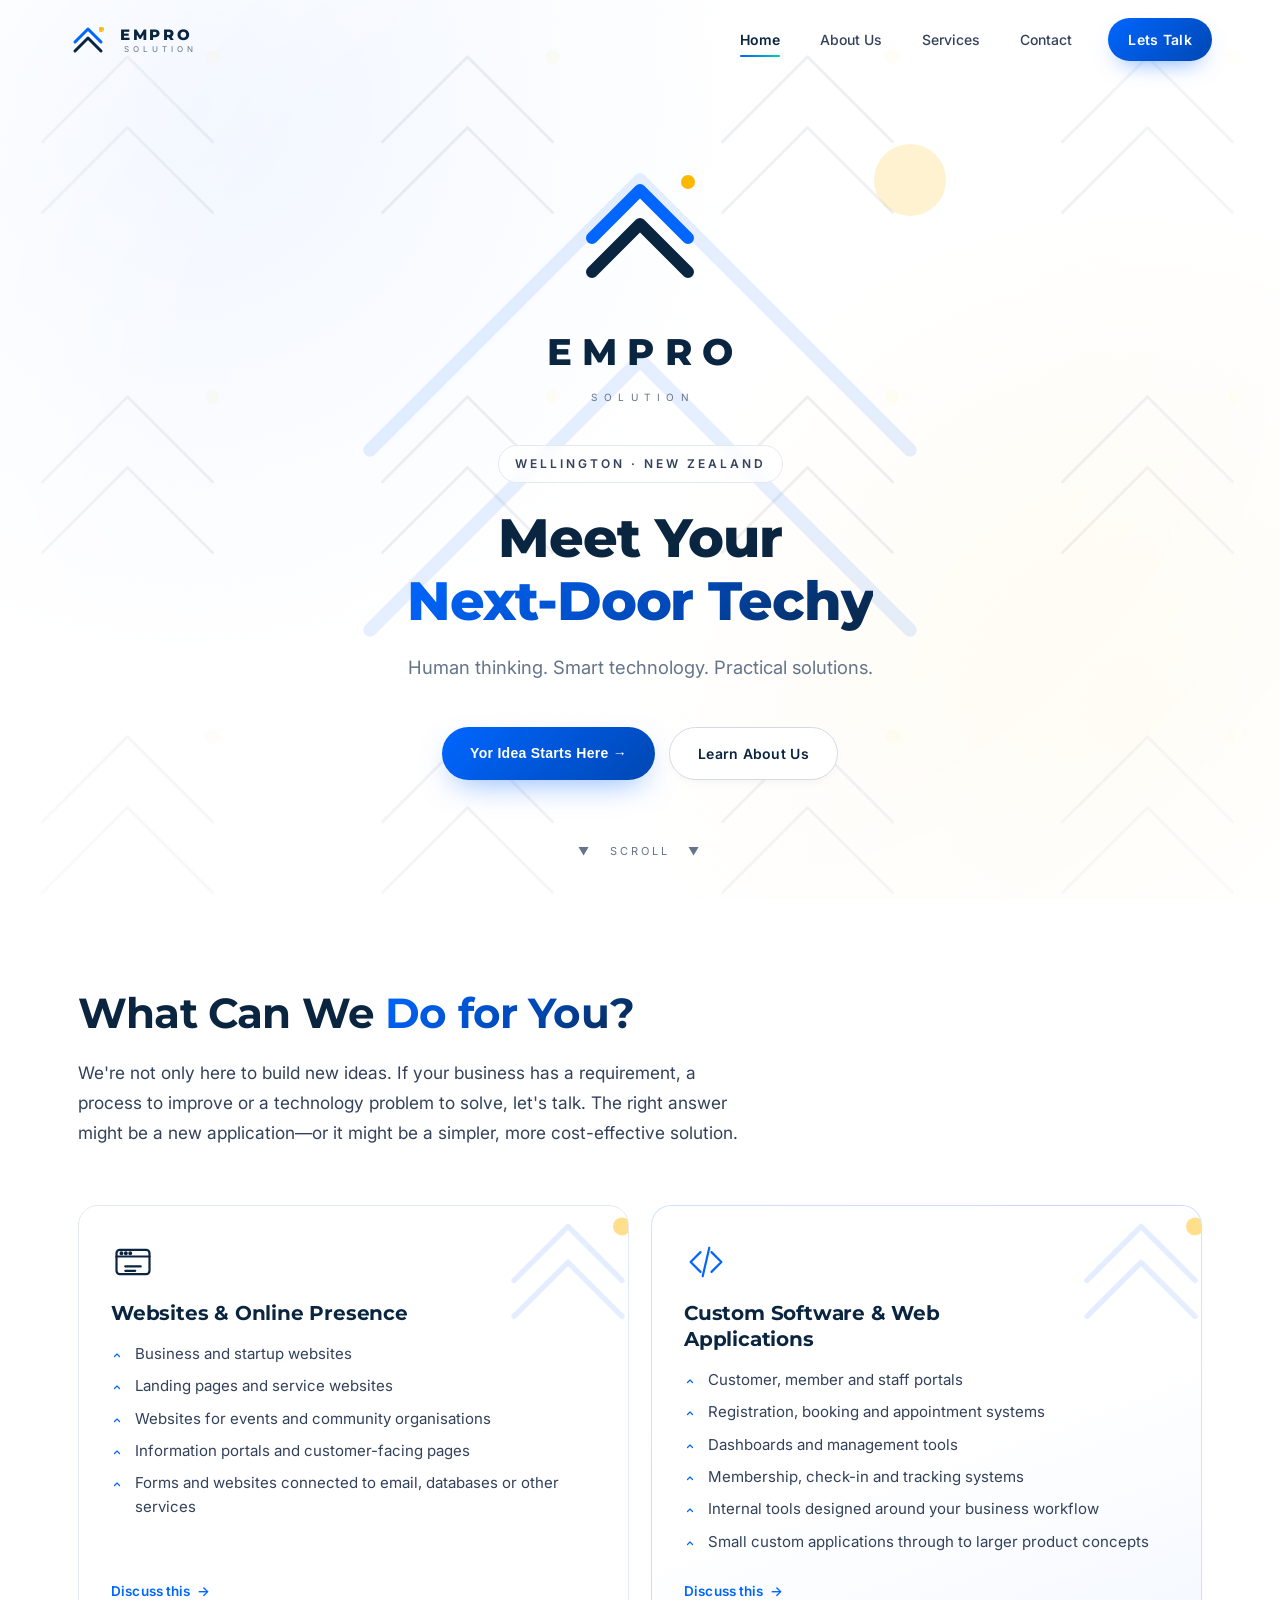
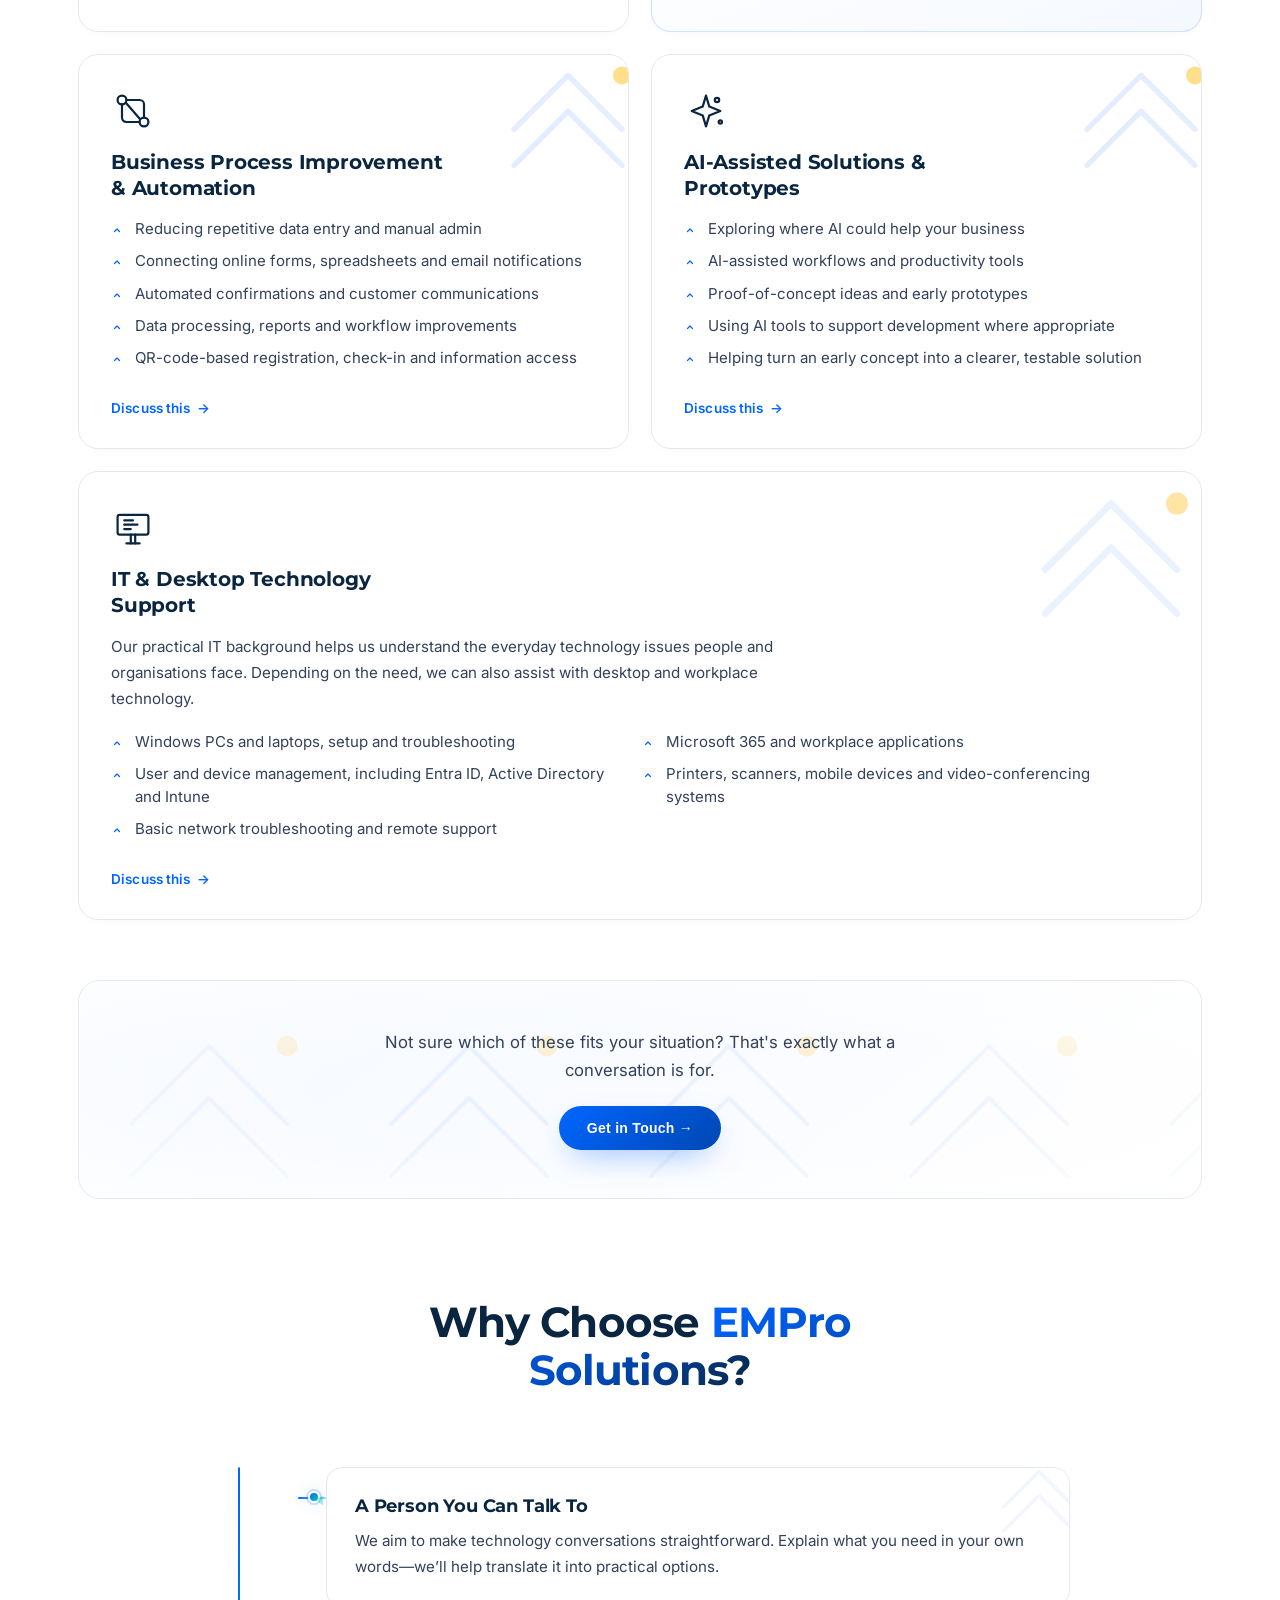
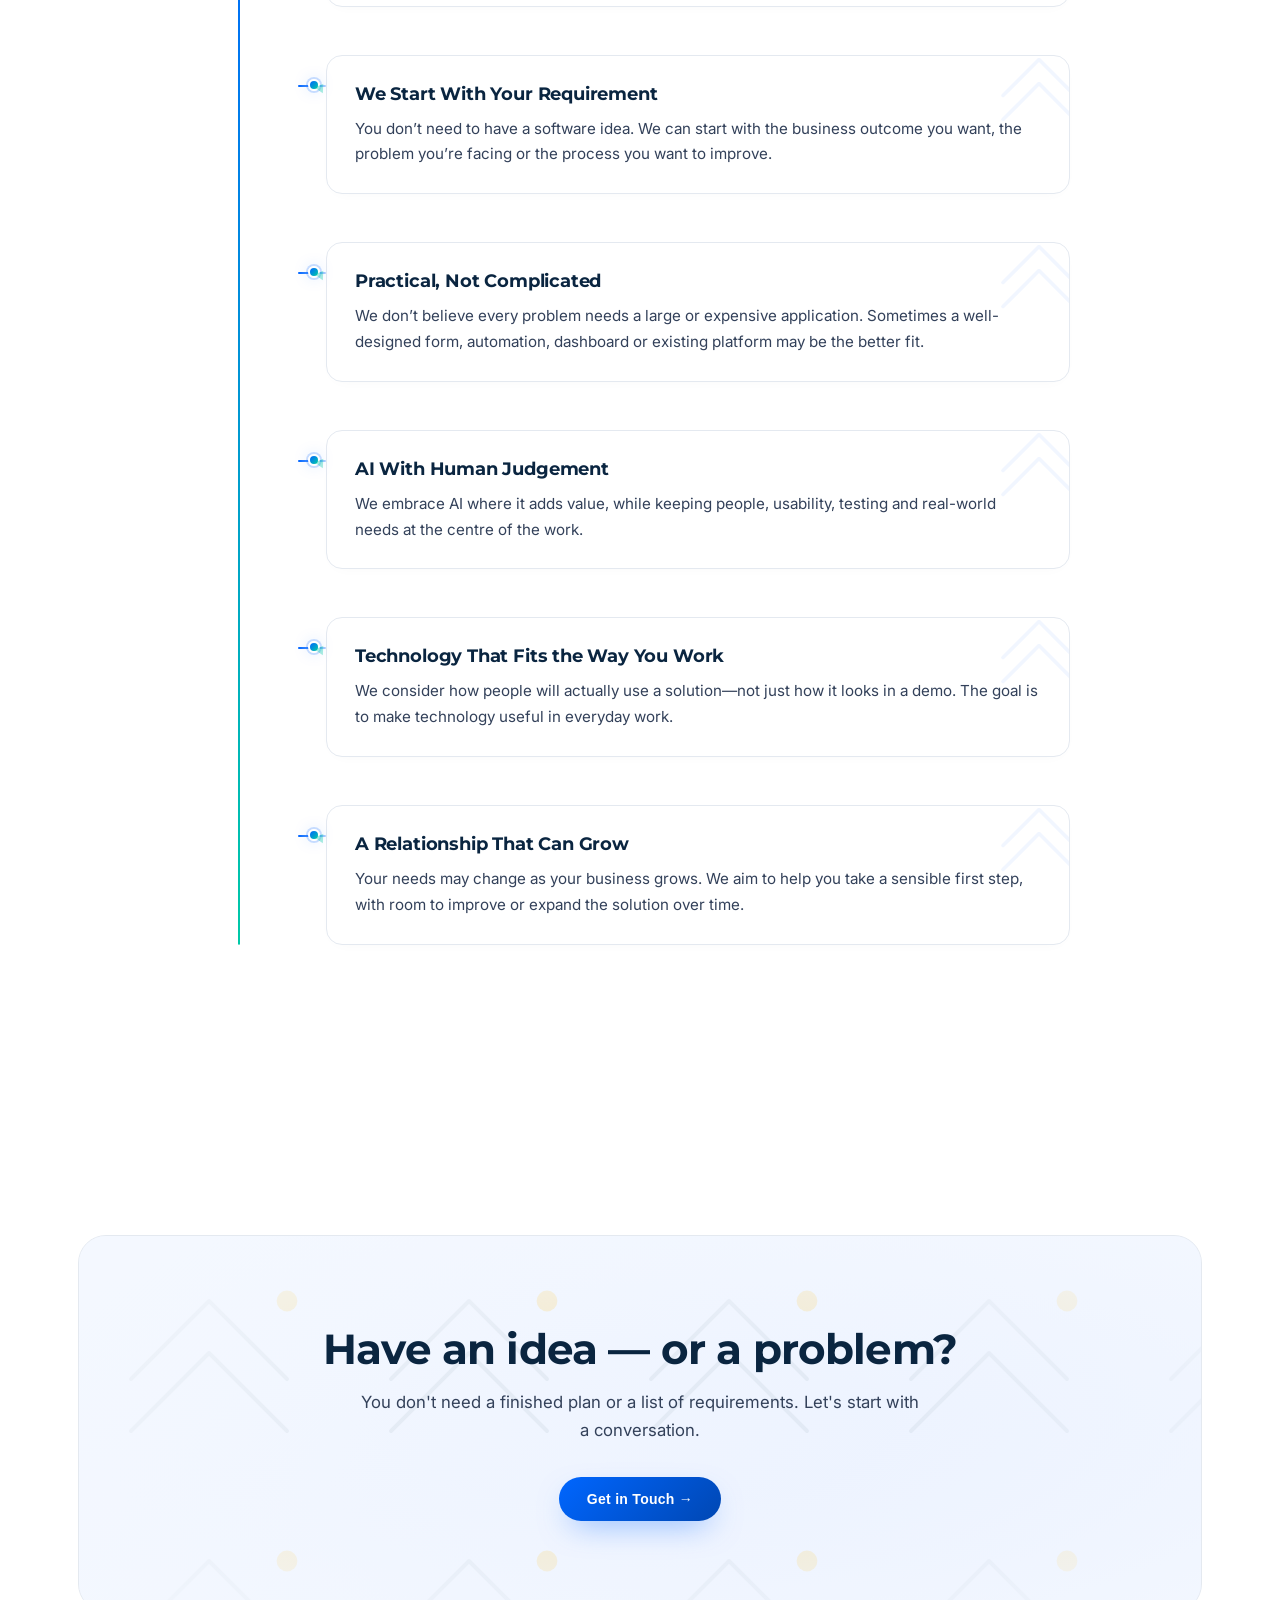
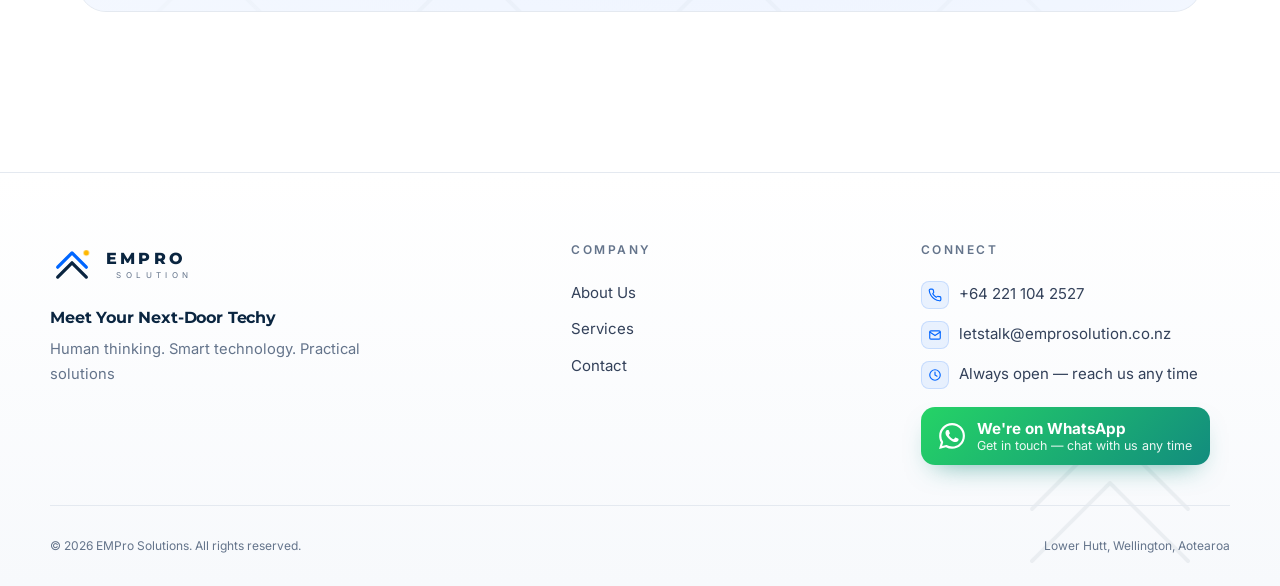
==== commit 53082941: "Update index.html" ====
--- a/index.html
+++ b/index.html
@@ -356,7 +356,7 @@
     </div>
     <div class="footer-bottom">
       <span>© <span id="year"></span> EMPro Solutions. All rights reserved.</span>
-      <span>Made in Wellington, Aotearoa</span>
+      <span>Lower Hutt, Wellington, Aotearoa</span>
     </div>
   </footer>
 
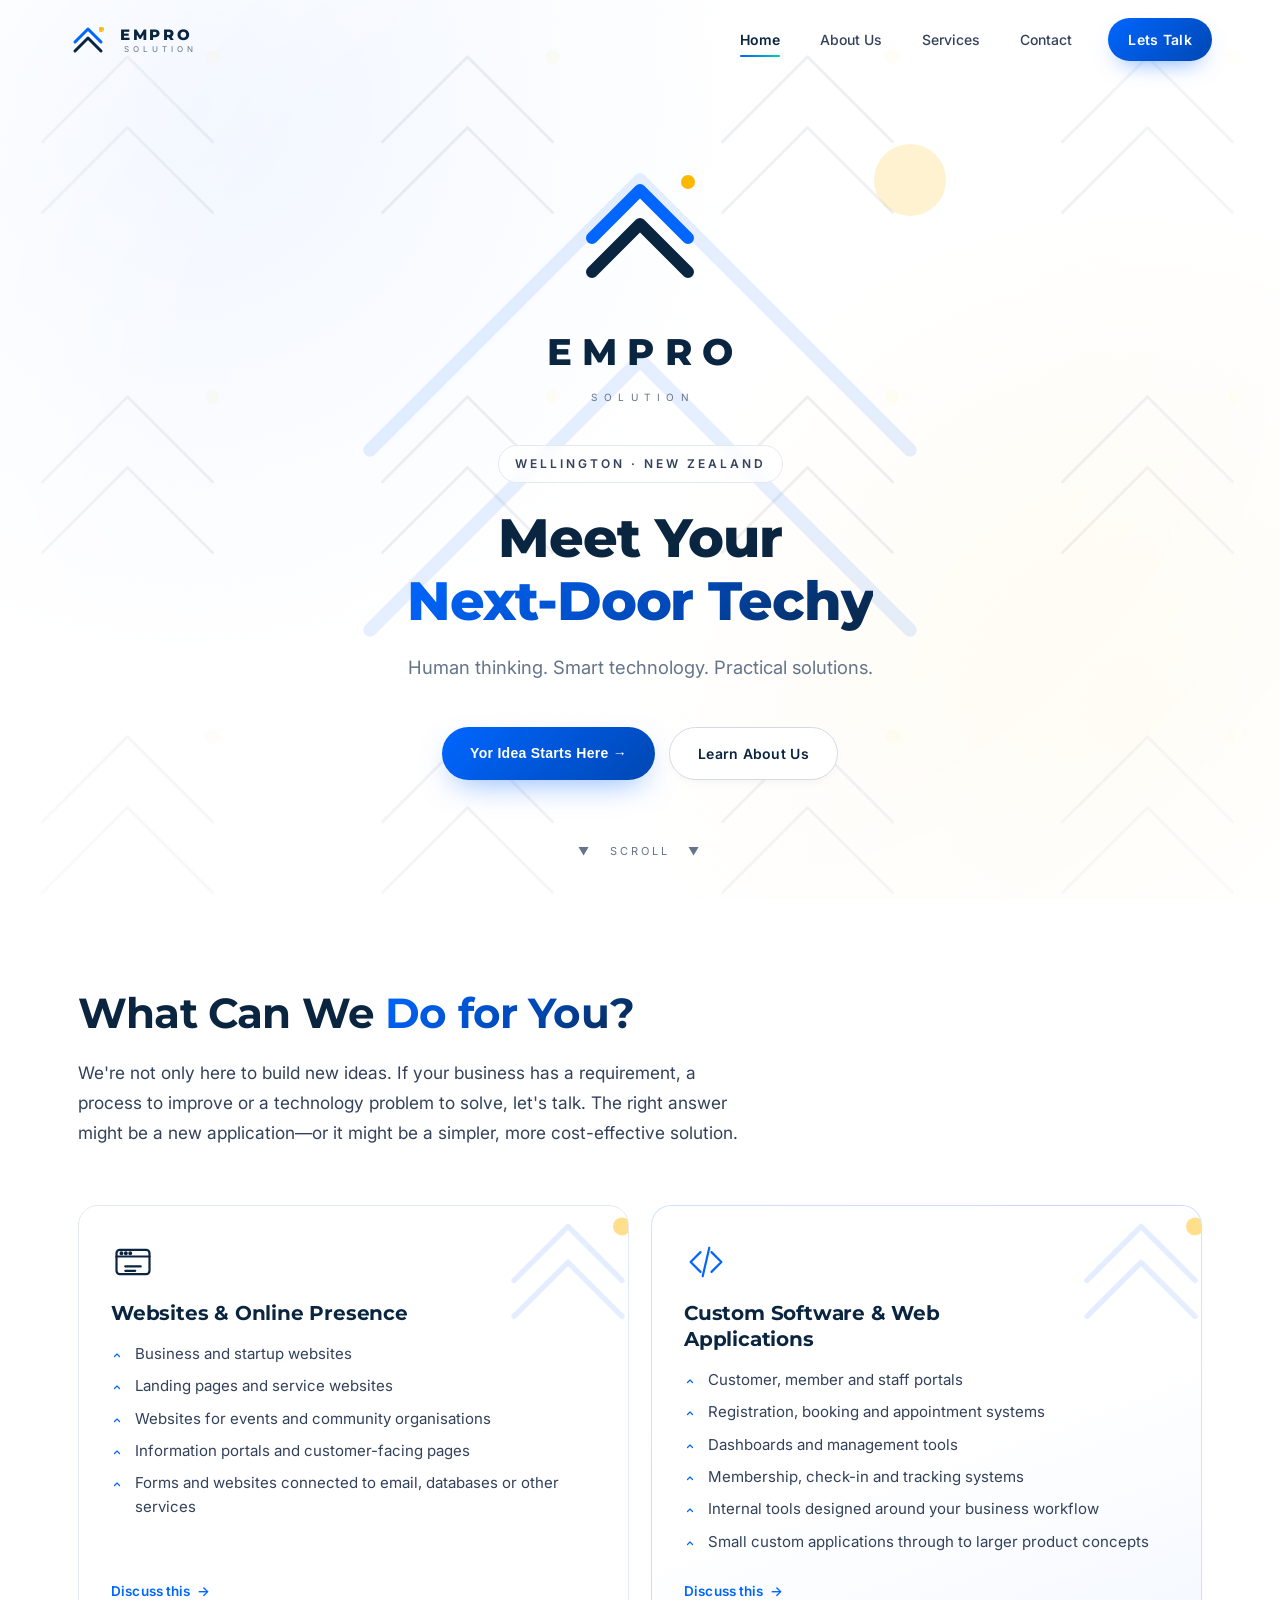
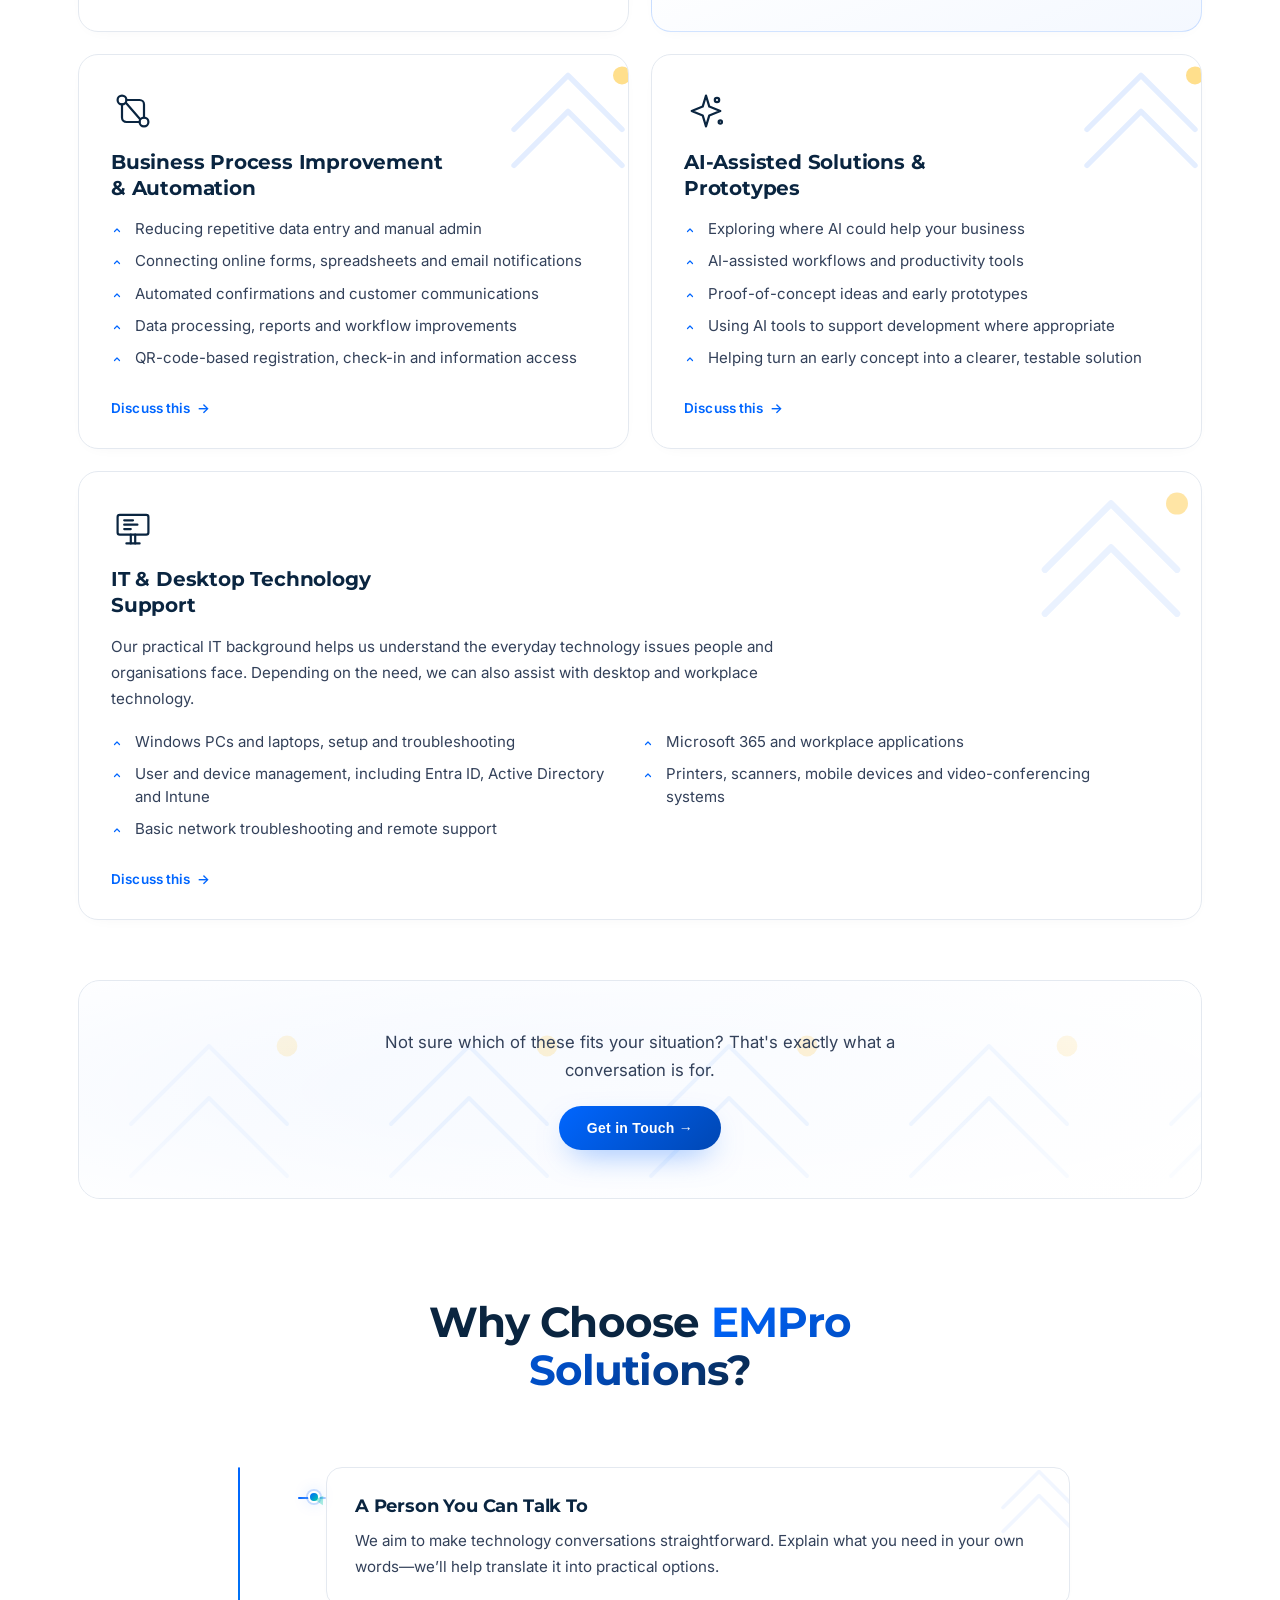
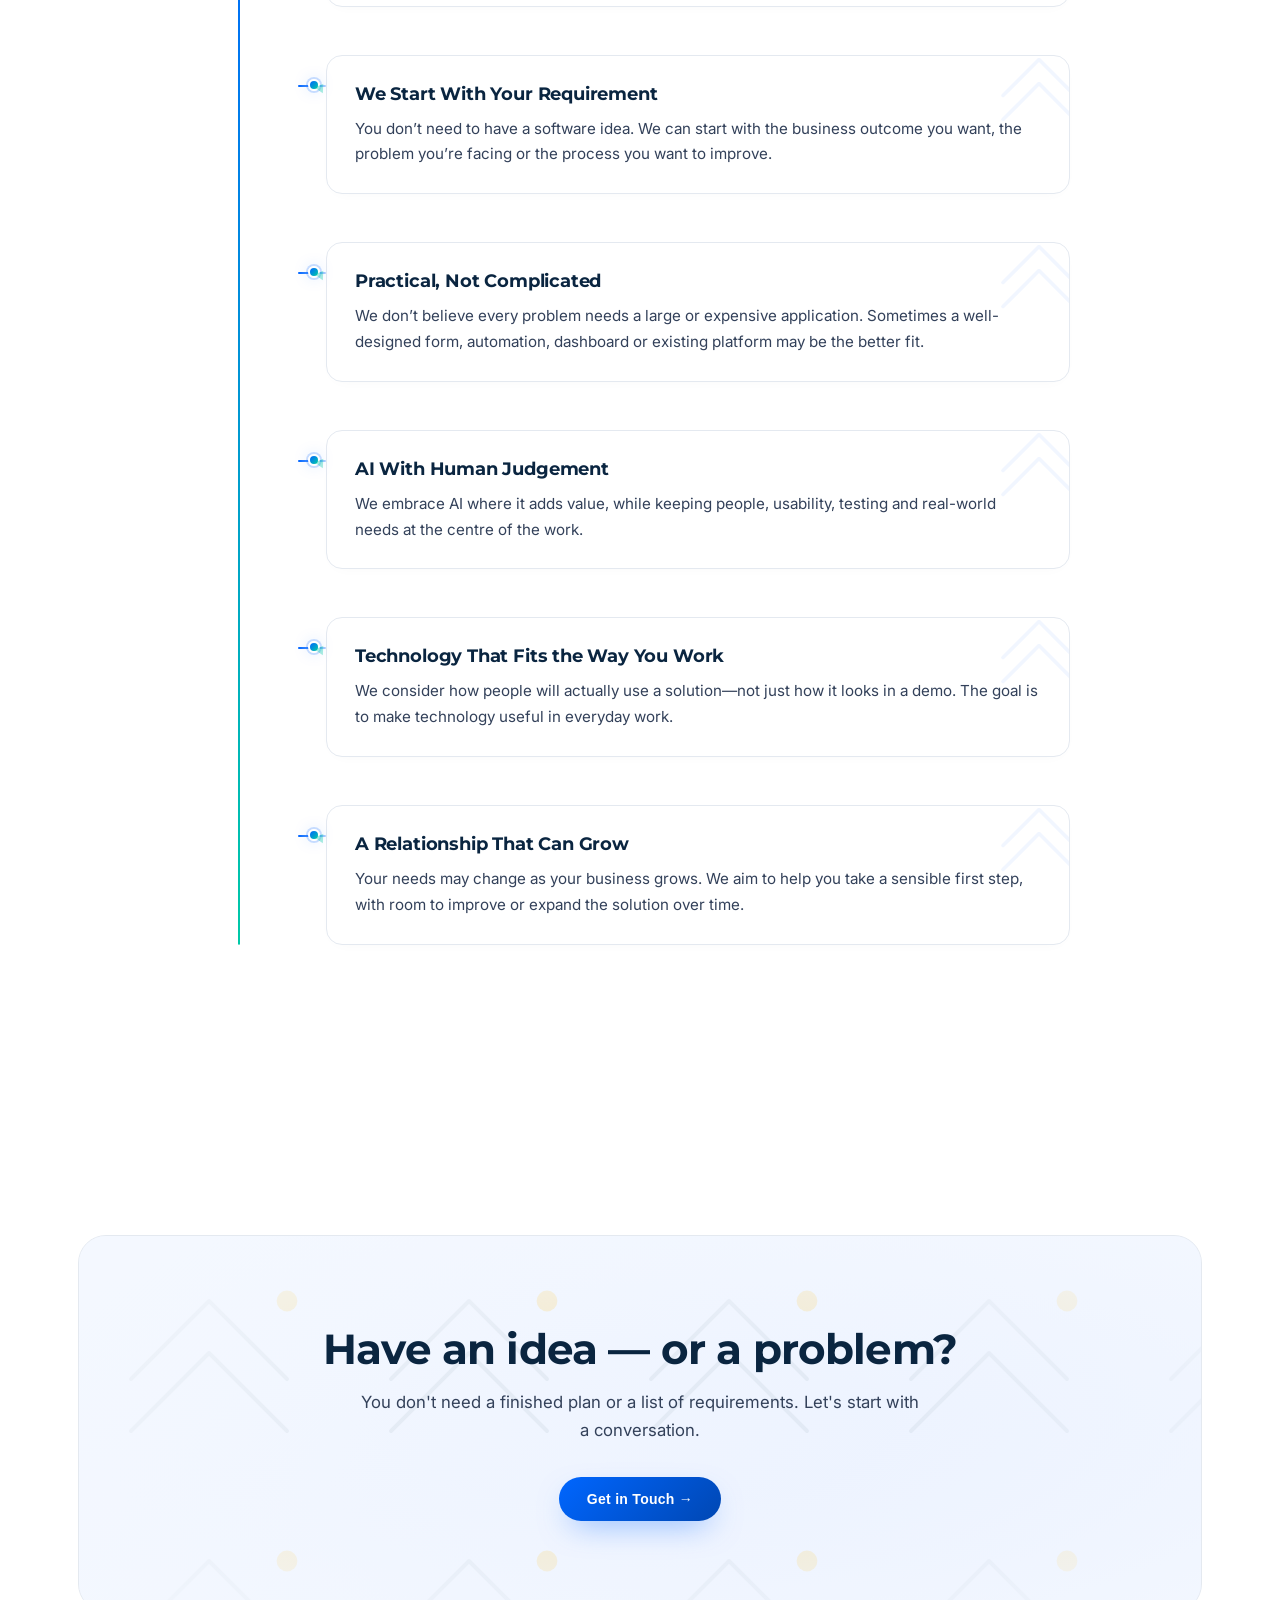
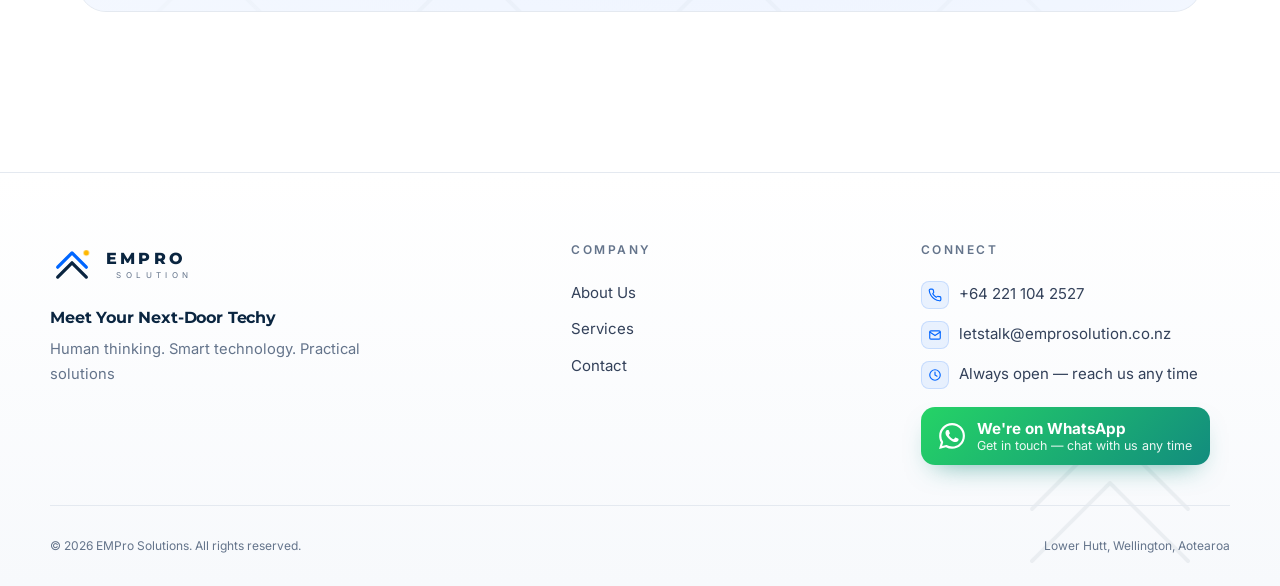
==== commit 0e0caa07: "Update index.html" ====
--- a/index.html
+++ b/index.html
@@ -12,6 +12,7 @@
   <link href="https://fonts.googleapis.com/css2?family=Inter:wght@400;500;600;700&family=Montserrat:wght@700;800&display=swap" rel="stylesheet">
   <link rel="stylesheet" href="css/style.css" />
   <link rel="stylesheet" href="css/menu.css" />
+  <link rel="icon" type="image/png" href="/favicon.png" sizes="96x96">
 </head>
 <body>
 
